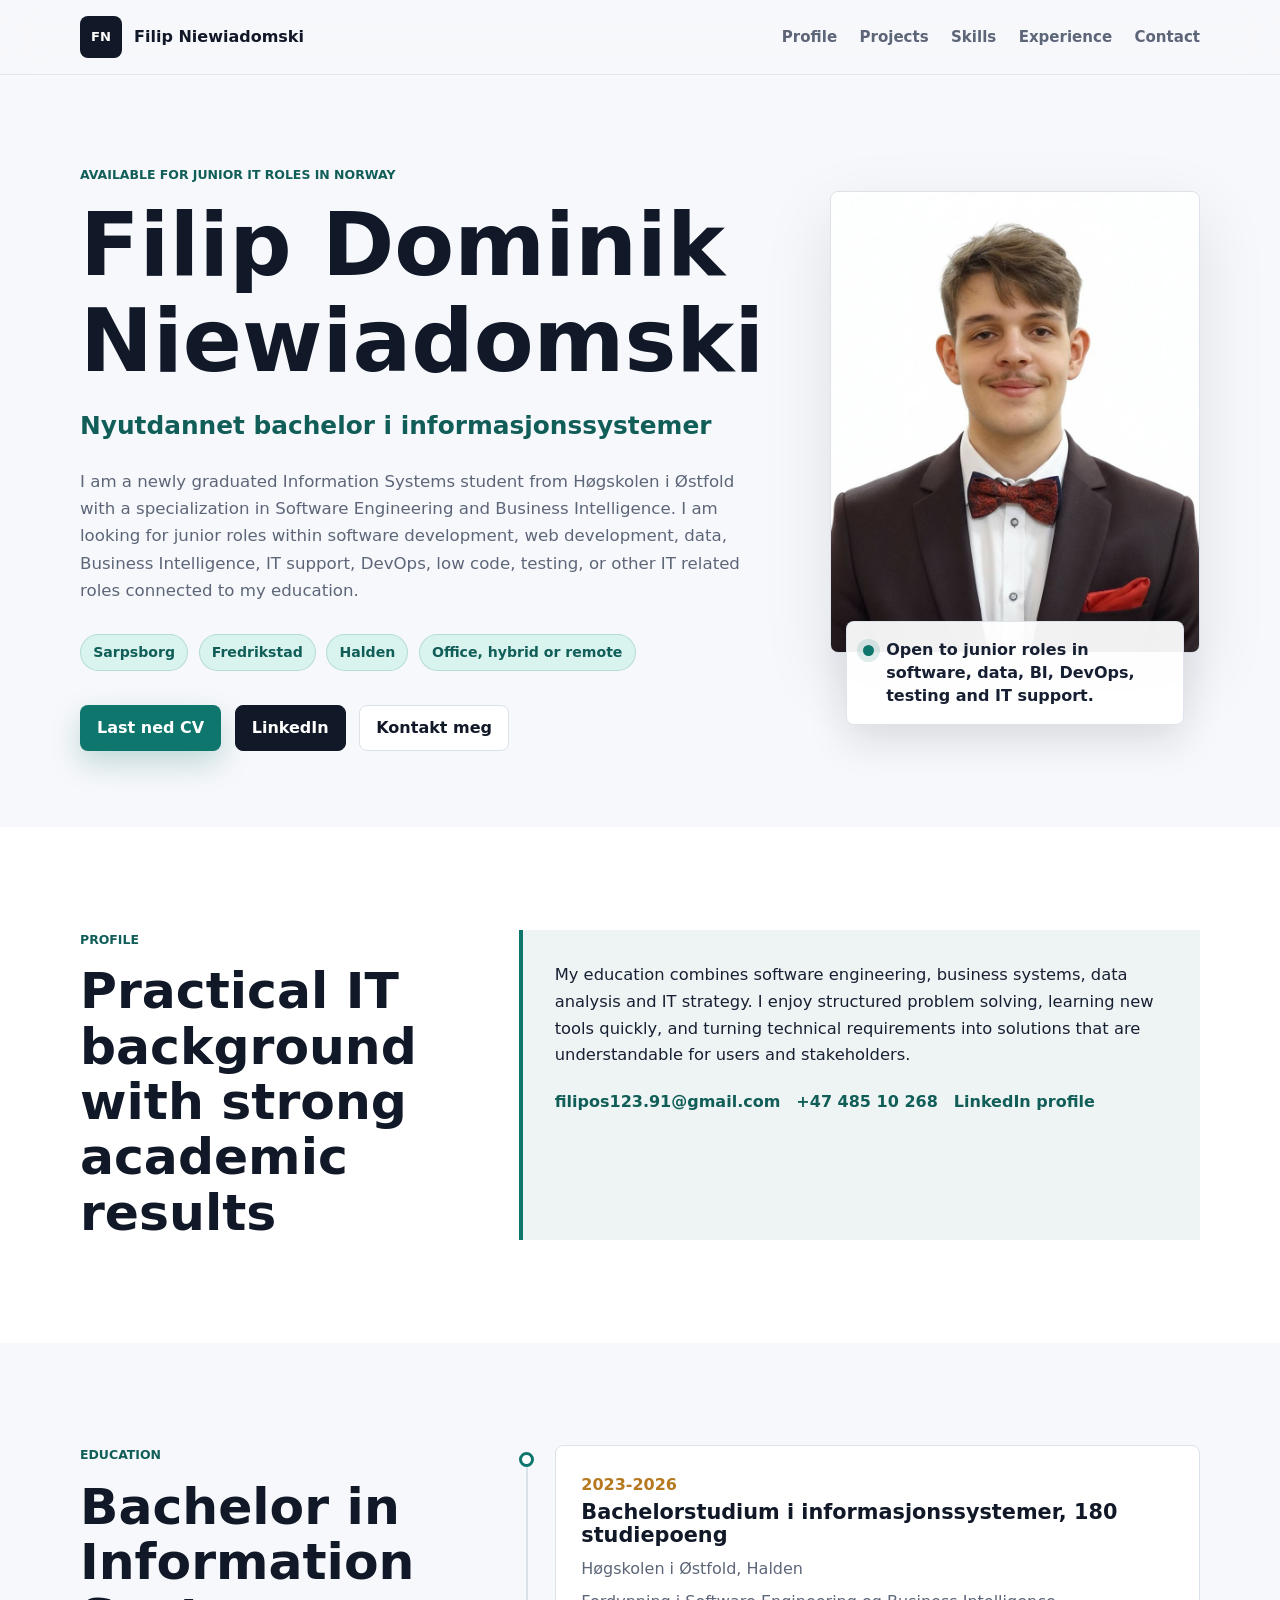
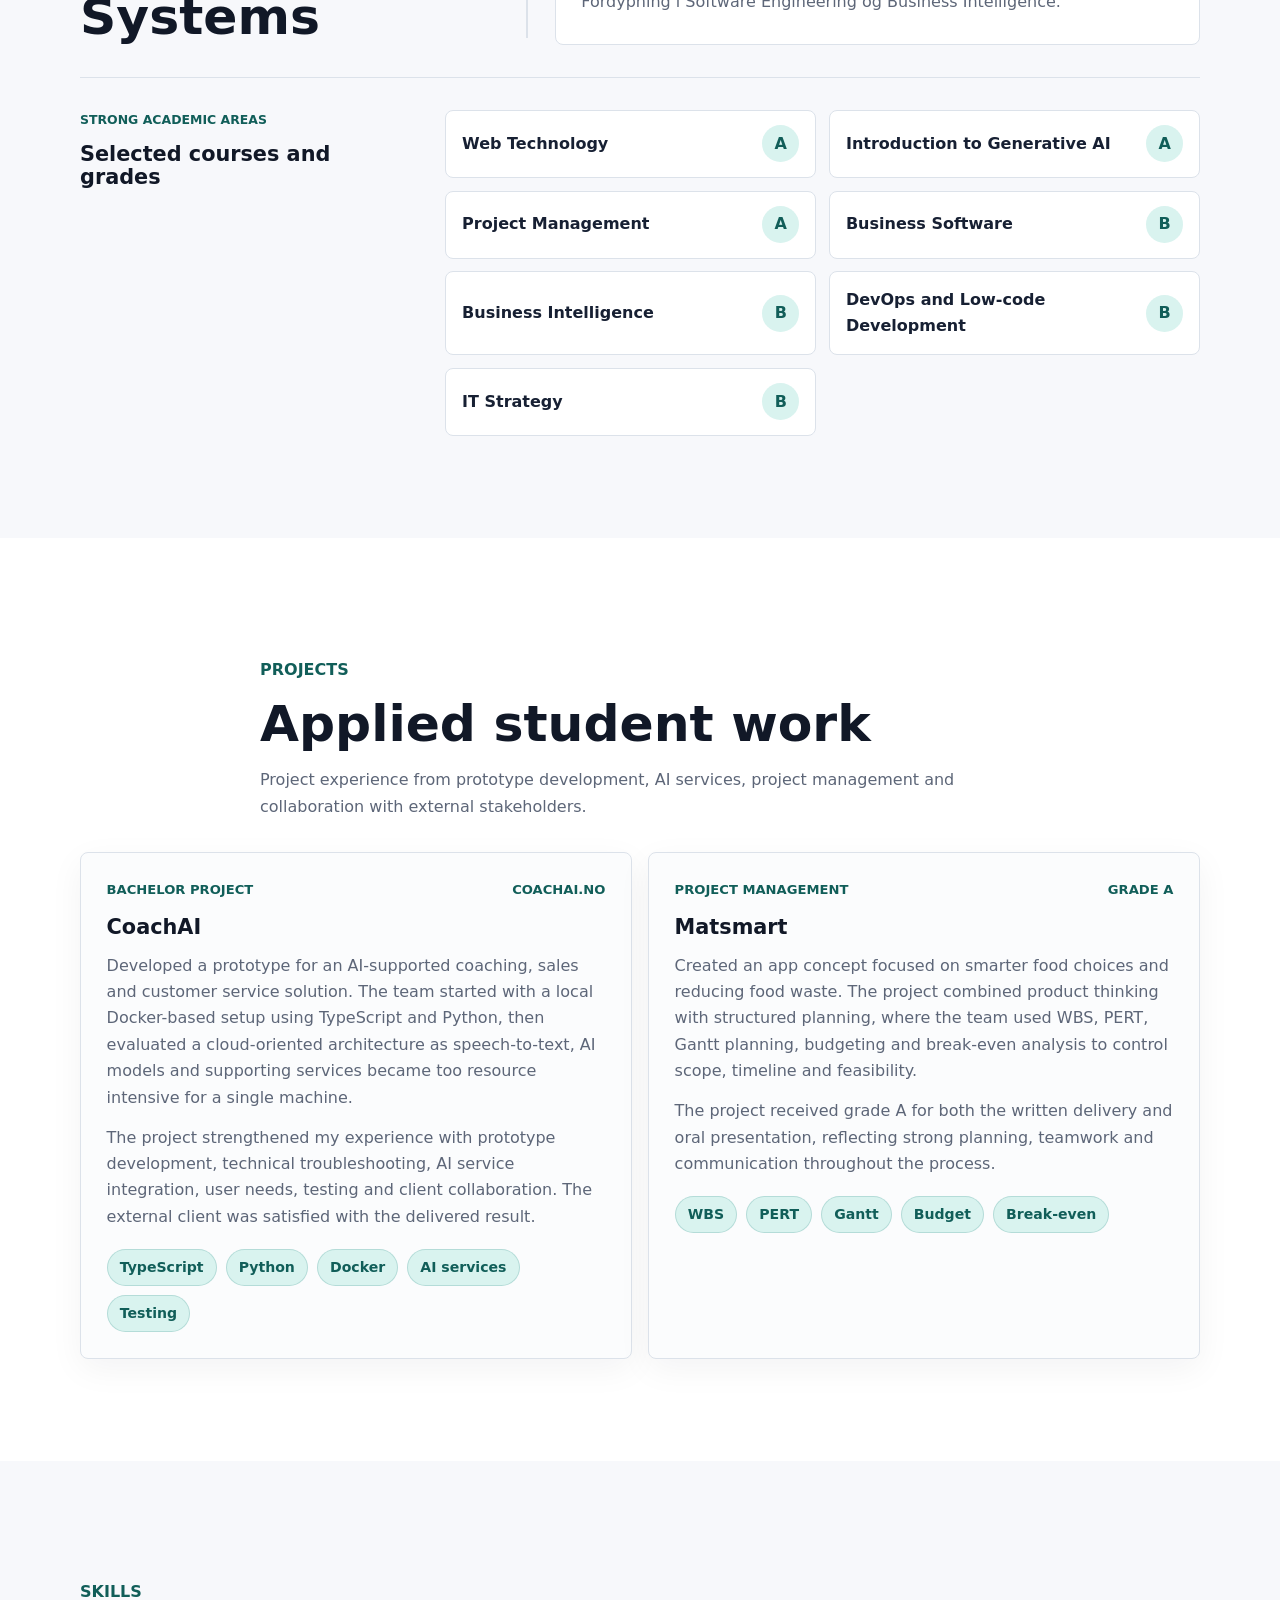
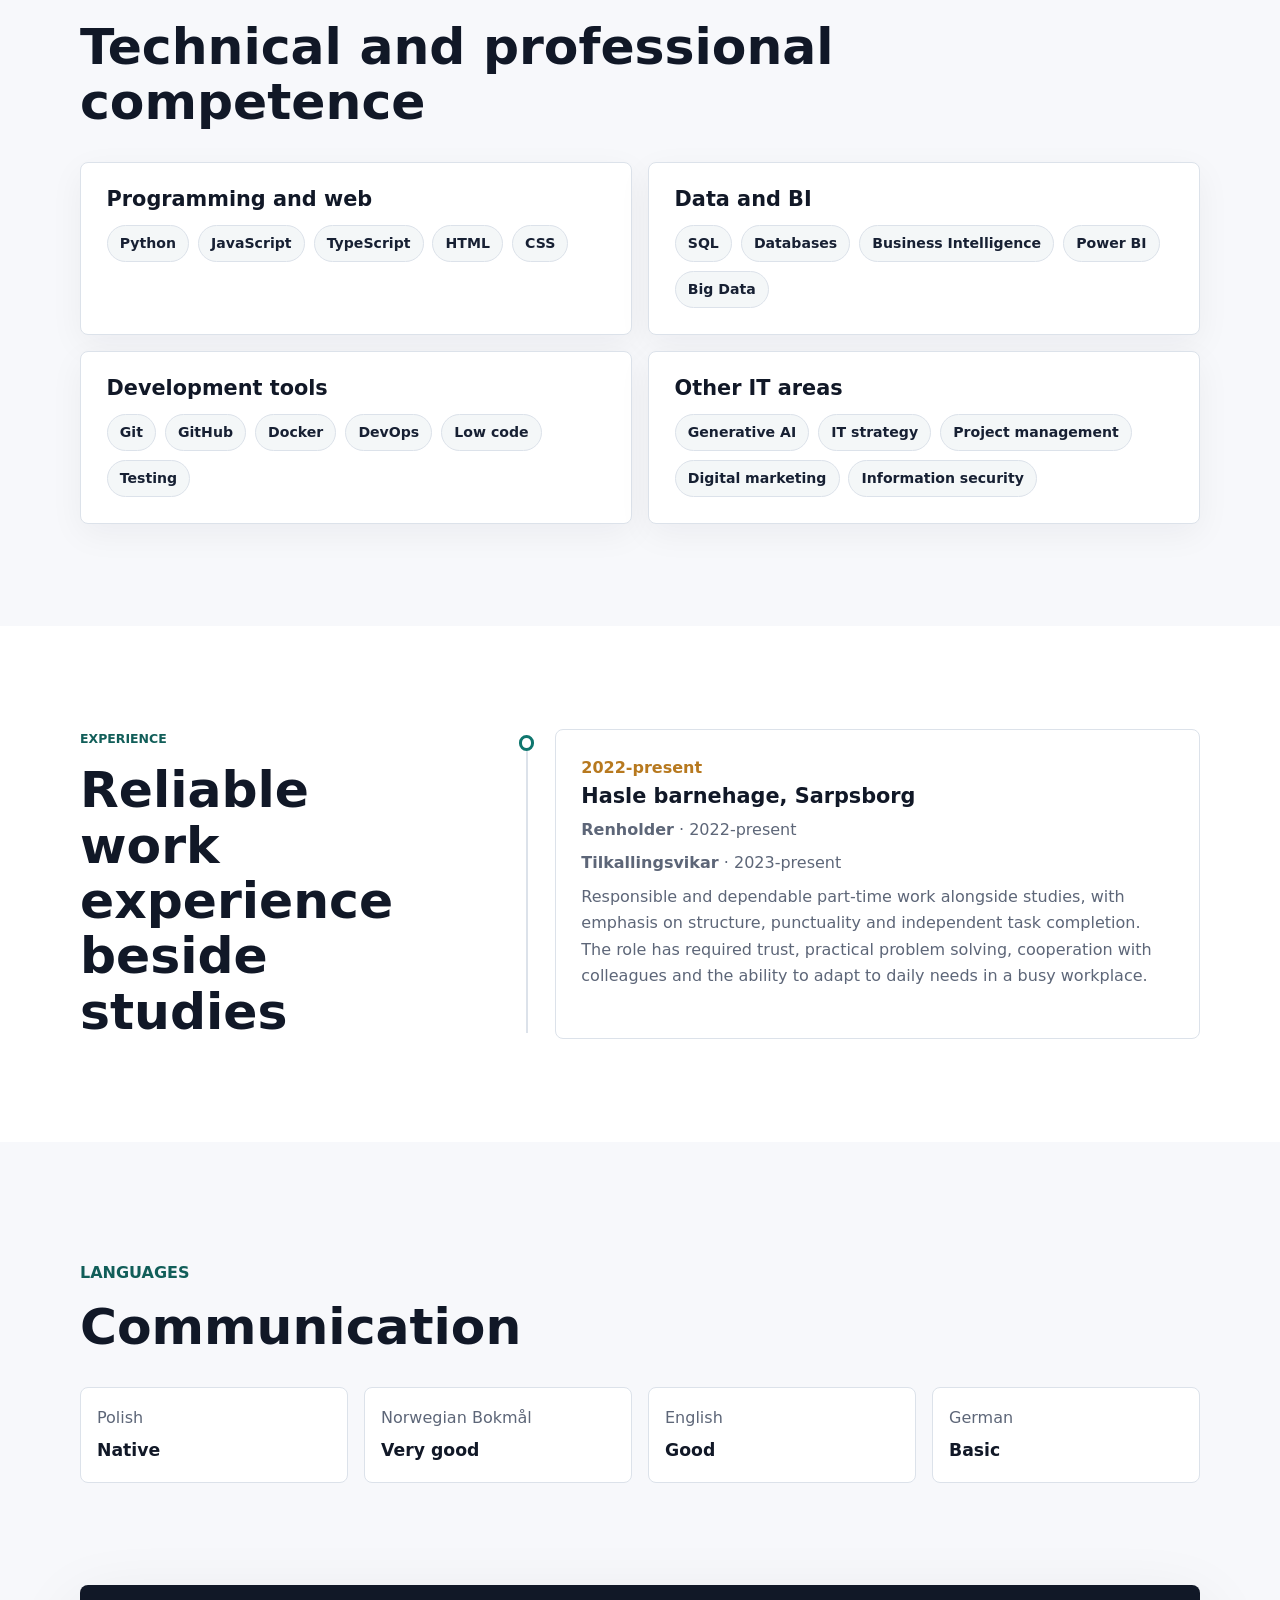
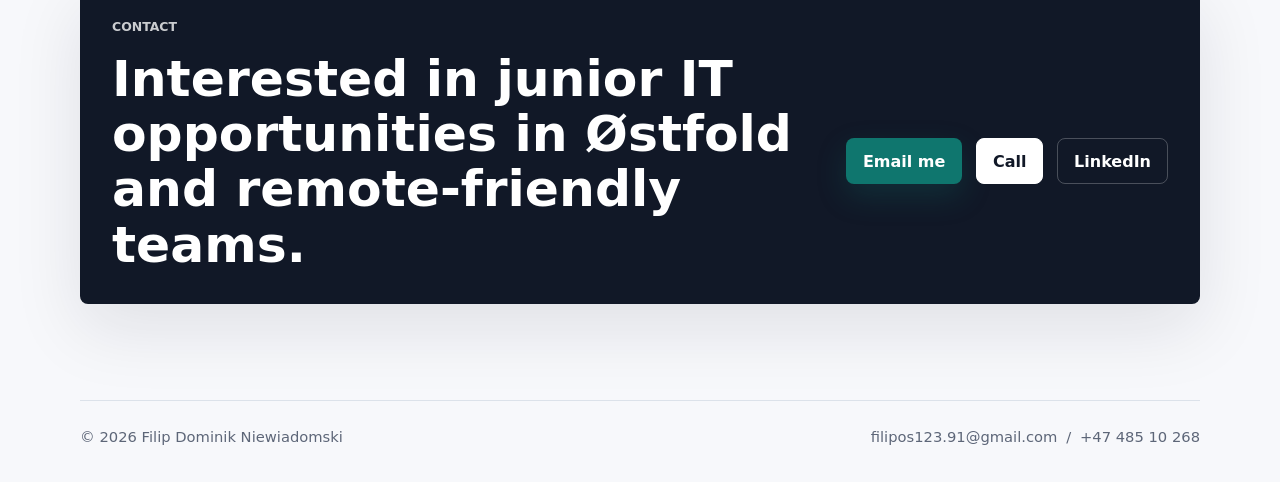
==== index.html @ 834d874b "Test" ====
<!DOCTYPE html>
<html lang="en">
  <head>
    <meta charset="UTF-8" />
    <meta name="viewport" content="width=device-width, initial-scale=1.0" />
    <meta
      name="description"
      content="Portfolio and CV for Filip Dominik Niewiadomski, a newly graduated Information Systems bachelor based in Østfold, Norway."
    />
    <title>Filip Dominik Niewiadomski | Portfolio</title>
    <link rel="stylesheet" href="style.css" />
  </head>
  <body>
    <a class="skip-link" href="#main">Skip to main content</a>

    <header class="site-header" data-header>
      <nav class="nav" aria-label="Main navigation">
        <a class="brand" href="#top" aria-label="Filip Dominik Niewiadomski home">
          <span class="brand-mark">FN</span>
          <span class="brand-text">Filip Niewiadomski</span>
        </a>

        <button class="nav-toggle" type="button" aria-expanded="false" aria-controls="nav-menu" data-nav-toggle>
          <span class="sr-only">Open navigation</span>
          <span></span>
          <span></span>
          <span></span>
        </button>

        <div class="nav-menu" id="nav-menu" data-nav-menu>
          <a href="#profile">Profile</a>
          <a href="#projects">Projects</a>
          <a href="#skills">Skills</a>
          <a href="#experience">Experience</a>
          <a href="#contact">Contact</a>
        </div>
      </nav>
    </header>

    <main id="main">
      <section class="hero" id="top" aria-labelledby="hero-title">
        <div class="hero-content reveal">
          <p class="eyebrow">Available for junior IT roles in Norway</p>
          <h1 id="hero-title">Filip Dominik Niewiadomski</h1>
          <p class="headline">Nyutdannet bachelor i informasjonssystemer</p>
          <p class="hero-intro">
            I am a newly graduated Information Systems student from Høgskolen i Østfold with a specialization in
            Software Engineering and Business Intelligence. I am looking for junior roles within software development,
            web development, data, Business Intelligence, IT support, DevOps, low code, testing, or other IT related
            roles connected to my education.
          </p>

          <div class="hero-meta" aria-label="Location and work preferences">
            <span>Sarpsborg</span>
            <span>Fredrikstad</span>
            <span>Halden</span>
            <span>Office, hybrid or remote</span>
          </div>

          <div class="hero-actions" aria-label="Primary actions">
            <a class="button button-primary" href="assets/Filip_Niewiadomski_CV.pdf" download>Last ned CV</a>
            <a
              class="button button-secondary"
              href="https://www.linkedin.com/in/filip-niewiadomski-450096417/"
              target="_blank"
              rel="noopener noreferrer"
              >LinkedIn</a
            >
            <a class="button button-ghost" href="mailto:filipos123.91@gmail.com">Kontakt meg</a>
          </div>
        </div>

        <aside class="hero-card reveal" aria-label="Profile photo and contact details">
          <div class="photo-frame">
            <div class="profile-fallback" aria-hidden="true">FN</div>
            <img
              src="assets/profile.jpg"
              alt=""
              aria-hidden="true"
              class="profile-image"
              data-profile-image
            />
          </div>
          <div class="availability-card">
            <span class="status-dot" aria-hidden="true"></span>
            <p>Open to junior roles in software, data, BI, DevOps, testing and IT support.</p>
          </div>
        </aside>
      </section>

      <section class="section section-muted" id="profile" aria-labelledby="profile-title">
        <div class="section-grid">
          <div class="section-heading reveal">
            <p class="eyebrow">Profile</p>
            <h2 id="profile-title">Practical IT background with strong academic results</h2>
          </div>
          <div class="profile-panel reveal">
            <p>
              My education combines software engineering, business systems, data analysis and IT strategy. I enjoy
              structured problem solving, learning new tools quickly, and turning technical requirements into solutions
              that are understandable for users and stakeholders.
            </p>
            <div class="contact-strip" aria-label="Contact information">
              <a href="mailto:filipos123.91@gmail.com">filipos123.91@gmail.com</a>
              <a href="tel:+4748510268">+47 485 10 268</a>
              <a
                href="https://www.linkedin.com/in/filip-niewiadomski-450096417/"
                target="_blank"
                rel="noopener noreferrer"
                >LinkedIn profile</a
              >
            </div>
          </div>
        </div>
      </section>

      <section class="section" id="education" aria-labelledby="education-title">
        <div class="section-grid">
          <div class="section-heading reveal">
            <p class="eyebrow">Education</p>
            <h2 id="education-title">Bachelor in Information Systems</h2>
          </div>
          <div class="timeline reveal">
            <article class="timeline-item">
              <div class="timeline-marker" aria-hidden="true"></div>
              <div class="timeline-content">
                <p class="period">2023-2026</p>
                <h3>Bachelorstudium i informasjonssystemer, 180 studiepoeng</h3>
                <p>Høgskolen i Østfold, Halden</p>
                <p>Fordypning i Software Engineering og Business Intelligence.</p>
              </div>
            </article>
          </div>
        </div>

        <div class="grade-section reveal" aria-labelledby="academic-title">
          <div>
            <p class="eyebrow">Strong academic areas</p>
            <h3 id="academic-title">Selected courses and grades</h3>
          </div>
          <div class="grade-grid">
            <div class="grade-card"><span>Web Technology</span><strong>A</strong></div>
            <div class="grade-card"><span>Introduction to Generative AI</span><strong>A</strong></div>
            <div class="grade-card"><span>Project Management</span><strong>A</strong></div>
            <div class="grade-card"><span>Business Software</span><strong>B</strong></div>
            <div class="grade-card"><span>Business Intelligence</span><strong>B</strong></div>
            <div class="grade-card"><span>DevOps and Low-code Development</span><strong>B</strong></div>
            <div class="grade-card"><span>IT Strategy</span><strong>B</strong></div>
          </div>
        </div>
      </section>

      <section class="section section-muted" id="projects" aria-labelledby="projects-title">
        <div class="section-header reveal">
          <p class="eyebrow">Projects</p>
          <h2 id="projects-title">Applied student work</h2>
          <p>
            Project experience from prototype development, AI services, project management and collaboration with
            external stakeholders.
          </p>
        </div>

        <div class="project-grid">
          <article class="project-card reveal">
            <div class="project-topline">
              <span>Bachelor project</span>
              <a href="https://www.coachai.no/" target="_blank" rel="noopener noreferrer">coachai.no</a>
            </div>
            <h3>CoachAI</h3>
            <p>
              Developed a prototype for an AI-supported coaching, sales and customer service solution. The team started
              with a local Docker-based setup using TypeScript and Python, then evaluated a cloud-oriented architecture
              as speech-to-text, AI models and supporting services became too resource intensive for a single machine.
            </p>
            <p>
              The project strengthened my experience with prototype development, technical troubleshooting, AI service
              integration, user needs, testing and client collaboration. The external client was satisfied with the
              delivered result.
            </p>
            <div class="tag-row" aria-label="CoachAI technologies and themes">
              <span>TypeScript</span>
              <span>Python</span>
              <span>Docker</span>
              <span>AI services</span>
              <span>Testing</span>
            </div>
          </article>

          <article class="project-card reveal">
            <div class="project-topline">
              <span>Project management</span>
              <span>Grade A</span>
            </div>
            <h3>Matsmart</h3>
            <p>
              Created an app concept focused on smarter food choices and reducing food waste. The project combined
              product thinking with structured planning, where the team used WBS, PERT, Gantt planning, budgeting and
              break-even analysis to control scope, timeline and feasibility.
            </p>
            <p>
              The project received grade A for both the written delivery and oral presentation, reflecting strong
              planning, teamwork and communication throughout the process.
            </p>
            <div class="tag-row" aria-label="Matsmart methods and themes">
              <span>WBS</span>
              <span>PERT</span>
              <span>Gantt</span>
              <span>Budget</span>
              <span>Break-even</span>
            </div>
          </article>
        </div>
      </section>

      <section class="section" id="skills" aria-labelledby="skills-title">
        <div class="section-header reveal">
          <p class="eyebrow">Skills</p>
          <h2 id="skills-title">Technical and professional competence</h2>
        </div>

        <div class="skills-grid">
          <article class="skill-card reveal">
            <h3>Programming and web</h3>
            <div class="chip-list">
              <span>Python</span>
              <span>JavaScript</span>
              <span>TypeScript</span>
              <span>HTML</span>
              <span>CSS</span>
            </div>
          </article>

          <article class="skill-card reveal">
            <h3>Data and BI</h3>
            <div class="chip-list">
              <span>SQL</span>
              <span>Databases</span>
              <span>Business Intelligence</span>
              <span>Power BI</span>
              <span>Big Data</span>
            </div>
          </article>

          <article class="skill-card reveal">
            <h3>Development tools</h3>
            <div class="chip-list">
              <span>Git</span>
              <span>GitHub</span>
              <span>Docker</span>
              <span>DevOps</span>
              <span>Low code</span>
              <span>Testing</span>
            </div>
          </article>

          <article class="skill-card reveal">
            <h3>Other IT areas</h3>
            <div class="chip-list">
              <span>Generative AI</span>
              <span>IT strategy</span>
              <span>Project management</span>
              <span>Digital marketing</span>
              <span>Information security</span>
            </div>
          </article>
        </div>
      </section>

      <section class="section section-muted" id="experience" aria-labelledby="experience-title">
        <div class="section-grid">
          <div class="section-heading reveal">
            <p class="eyebrow">Experience</p>
            <h2 id="experience-title">Reliable work experience beside studies</h2>
          </div>
          <div class="timeline reveal">
            <article class="timeline-item">
              <div class="timeline-marker" aria-hidden="true"></div>
              <div class="timeline-content">
                <p class="period">2022-present</p>
                <h3>Hasle barnehage, Sarpsborg</h3>
                <p><strong>Renholder</strong> · 2022-present</p>
                <p><strong>Tilkallingsvikar</strong> · 2023-present</p>
                <p>
                  Responsible and dependable part-time work alongside studies, with emphasis on structure, punctuality
                  and independent task completion. The role has required trust, practical problem solving, cooperation
                  with colleagues and the ability to adapt to daily needs in a busy workplace.
                </p>
              </div>
            </article>
          </div>
        </div>
      </section>

      <section class="section" id="languages" aria-labelledby="languages-title">
        <div class="section-header reveal">
          <p class="eyebrow">Languages</p>
          <h2 id="languages-title">Communication</h2>
        </div>
        <div class="language-grid reveal">
          <div><span>Polish</span><strong>Native</strong></div>
          <div><span>Norwegian Bokmål</span><strong>Very good</strong></div>
          <div><span>English</span><strong>Good</strong></div>
          <div><span>German</span><strong>Basic</strong></div>
        </div>
      </section>

      <section class="contact-section" id="contact" aria-labelledby="contact-title">
        <div class="contact-card reveal">
          <div>
            <p class="eyebrow">Contact</p>
            <h2 id="contact-title">Interested in junior IT opportunities in Østfold and remote-friendly teams.</h2>
          </div>
          <div class="contact-actions">
            <a class="button button-primary" href="mailto:filipos123.91@gmail.com">Email me</a>
            <a class="button button-secondary" href="tel:+4748510268">Call</a>
            <a
              class="button button-ghost"
              href="https://www.linkedin.com/in/filip-niewiadomski-450096417/"
              target="_blank"
              rel="noopener noreferrer"
              >LinkedIn</a
            >
          </div>
        </div>
      </section>
    </main>

    <footer class="site-footer">
      <p>&copy; <span data-year>2026</span> Filip Dominik Niewiadomski</p>
      <div>
        <a href="mailto:filipos123.91@gmail.com">filipos123.91@gmail.com</a>
        <span aria-hidden="true">/</span>
        <a href="tel:+4748510268">+47 485 10 268</a>
      </div>
    </footer>

    <script src="script.js"></script>
  </body>
</html>
---- style.css ----
:root {
  --bg: #f7f8fb;
  --surface: #ffffff;
  --surface-soft: #eef4f3;
  --ink: #172033;
  --muted: #5d6678;
  --line: #dce2ea;
  --navy: #111827;
  --accent: #0f766e;
  --accent-dark: #115e59;
  --accent-soft: #d9f3ef;
  --warm: #b7791f;
  --shadow: 0 24px 70px rgba(17, 24, 39, 0.1);
  --radius: 8px;
  --container: 1120px;
}

* {
  box-sizing: border-box;
}

html {
  scroll-behavior: smooth;
}

body {
  margin: 0;
  background: var(--bg);
  color: var(--ink);
  font-family: Inter, ui-sans-serif, system-ui, -apple-system, BlinkMacSystemFont, "Segoe UI", sans-serif;
  font-size: 16px;
  line-height: 1.65;
  letter-spacing: 0;
  overflow-x: hidden;
}

body.nav-open {
  overflow: hidden;
}

img {
  display: block;
  max-width: 100%;
}

a {
  color: inherit;
  text-decoration: none;
}

a:hover {
  color: var(--accent);
}

.skip-link {
  position: fixed;
  left: 1rem;
  top: 1rem;
  z-index: 100;
  transform: translateY(-150%);
  border-radius: var(--radius);
  background: var(--navy);
  color: #fff;
  padding: 0.75rem 1rem;
  transition: transform 160ms ease;
}

.skip-link:focus {
  transform: translateY(0);
}

.sr-only {
  position: absolute;
  width: 1px;
  height: 1px;
  padding: 0;
  margin: -1px;
  overflow: hidden;
  clip: rect(0, 0, 0, 0);
  white-space: nowrap;
  border: 0;
}

.site-header {
  position: sticky;
  top: 0;
  z-index: 20;
  border-bottom: 1px solid rgba(220, 226, 234, 0.8);
  background: rgba(247, 248, 251, 0.88);
  backdrop-filter: blur(18px);
}

.nav {
  display: flex;
  align-items: center;
  justify-content: space-between;
  width: min(calc(100% - 2rem), var(--container));
  min-height: 74px;
  margin: 0 auto;
}

.brand {
  display: inline-flex;
  align-items: center;
  gap: 0.75rem;
  font-weight: 800;
}

.brand-mark {
  display: grid;
  width: 42px;
  height: 42px;
  place-items: center;
  border-radius: var(--radius);
  background: var(--navy);
  color: #fff;
  font-size: 0.82rem;
  letter-spacing: 0;
}

.brand-text {
  color: var(--navy);
}

.nav-menu {
  display: flex;
  align-items: center;
  gap: 1.4rem;
  color: var(--muted);
  font-size: 0.94rem;
  font-weight: 700;
}

.nav-menu a {
  position: relative;
  padding: 0.5rem 0;
}

.nav-menu a::after {
  position: absolute;
  right: 0;
  bottom: 0.2rem;
  left: 0;
  height: 2px;
  background: var(--accent);
  content: "";
  transform: scaleX(0);
  transform-origin: left;
  transition: transform 180ms ease;
}

.nav-menu a:hover::after,
.nav-menu a:focus-visible::after {
  transform: scaleX(1);
}

.nav-toggle {
  display: none;
  width: 44px;
  height: 44px;
  border: 1px solid var(--line);
  border-radius: var(--radius);
  background: var(--surface);
  color: var(--ink);
  cursor: pointer;
}

.nav-toggle span:not(.sr-only) {
  display: block;
  width: 18px;
  height: 2px;
  margin: 4px auto;
  background: currentColor;
  transition: transform 180ms ease, opacity 180ms ease;
}

.nav-toggle[aria-expanded="true"] span:nth-child(2) {
  transform: translateY(6px) rotate(45deg);
}

.nav-toggle[aria-expanded="true"] span:nth-child(3) {
  opacity: 0;
}

.nav-toggle[aria-expanded="true"] span:nth-child(4) {
  transform: translateY(-6px) rotate(-45deg);
}

.hero {
  display: grid;
  grid-template-columns: minmax(0, 1.25fr) minmax(300px, 0.75fr);
  gap: clamp(2rem, 5vw, 4.5rem);
  align-items: center;
  width: min(calc(100% - 2rem), var(--container));
  margin: 0 auto;
  padding: clamp(4rem, 7vw, 6.5rem) 0 clamp(3rem, 6vw, 5rem);
}

.eyebrow {
  margin: 0 0 0.8rem;
  color: var(--accent-dark);
  font-size: 0.78rem;
  font-weight: 900;
  letter-spacing: 0;
  text-transform: uppercase;
}

h1,
h2,
h3 {
  margin: 0;
  color: var(--navy);
  line-height: 1.1;
  letter-spacing: 0;
  overflow-wrap: normal;
}

p {
  overflow-wrap: break-word;
}

h1 {
  max-width: 12ch;
  font-size: 5.45rem;
}

h2 {
  font-size: 3.15rem;
}

h3 {
  font-size: 1.3rem;
}

p {
  margin: 0;
  color: var(--muted);
}

.headline {
  margin-top: 1rem;
  color: var(--accent-dark);
  font-size: 1.55rem;
  font-weight: 800;
  max-width: 100%;
  overflow-wrap: anywhere;
}

.hero-intro {
  max-width: 760px;
  margin-top: 1.3rem;
  font-size: 1.04rem;
}

.hero-meta {
  display: flex;
  flex-wrap: wrap;
  gap: 0.65rem;
  margin-top: 1.8rem;
}

.hero-meta span,
.tag-row span,
.chip-list span {
  display: inline-flex;
  align-items: center;
  min-height: 34px;
  border: 1px solid rgba(15, 118, 110, 0.18);
  border-radius: 999px;
  background: var(--accent-soft);
  color: var(--accent-dark);
  padding: 0.38rem 0.76rem;
  font-size: 0.88rem;
  font-weight: 800;
}

.hero-actions,
.contact-actions {
  display: flex;
  flex-wrap: wrap;
  gap: 0.85rem;
  margin-top: 2.1rem;
}

.button {
  display: inline-flex;
  align-items: center;
  justify-content: center;
  min-height: 46px;
  border: 1px solid transparent;
  border-radius: var(--radius);
  padding: 0.72rem 1rem;
  font-weight: 850;
  line-height: 1.1;
  transition: transform 160ms ease, border-color 160ms ease, background 160ms ease, color 160ms ease;
}

.button:hover,
.button:focus-visible {
  transform: translateY(-2px);
}

.button-primary {
  background: var(--accent);
  color: #fff;
  box-shadow: 0 12px 30px rgba(15, 118, 110, 0.24);
}

.button-primary:hover {
  background: var(--accent-dark);
  color: #fff;
}

.button-secondary {
  border-color: var(--navy);
  background: var(--navy);
  color: #fff;
}

.button-secondary:hover {
  background: #243044;
  color: #fff;
}

.button-ghost {
  border-color: var(--line);
  background: var(--surface);
  color: var(--navy);
}

.button-ghost:hover {
  border-color: var(--accent);
  background: #fff;
}

.hero-card {
  justify-self: end;
  width: min(100%, 370px);
}

.photo-frame {
  position: relative;
  display: grid;
  aspect-ratio: 4 / 5;
  place-items: center;
  overflow: hidden;
  border: 1px solid var(--line);
  border-radius: var(--radius);
  background: linear-gradient(145deg, #f8fafc, #dfe8eb);
  box-shadow: var(--shadow);
}

.profile-fallback {
  display: grid;
  width: 46%;
  aspect-ratio: 1;
  place-items: center;
  border-radius: 50%;
  background: var(--navy);
  color: #fff;
  font-size: 3.6rem;
  font-weight: 900;
  letter-spacing: 0;
}

.profile-image {
  position: absolute;
  inset: 0;
  width: 100%;
  height: 100%;
  object-fit: cover;
  opacity: 0;
  transition: opacity 180ms ease;
}

.profile-image.is-loaded {
  opacity: 1;
}

.profile-image.is-missing {
  display: none;
}

.availability-card {
  display: flex;
  gap: 0.75rem;
  align-items: flex-start;
  margin: -2rem 1rem 0;
  position: relative;
  border: 1px solid rgba(220, 226, 234, 0.9);
  border-radius: var(--radius);
  background: rgba(255, 255, 255, 0.94);
  padding: 1rem;
  box-shadow: 0 16px 40px rgba(17, 24, 39, 0.12);
}

.availability-card p {
  color: var(--ink);
  font-weight: 750;
  line-height: 1.45;
}

.status-dot {
  flex: 0 0 auto;
  width: 0.7rem;
  height: 0.7rem;
  margin-top: 0.42rem;
  border-radius: 50%;
  background: var(--accent);
  box-shadow: 0 0 0 6px rgba(15, 118, 110, 0.13);
}

.section {
  width: min(calc(100% - 2rem), var(--container));
  margin: 0 auto;
  padding: clamp(4rem, 8vw, 6.4rem) 0;
}

.section-muted {
  width: 100%;
  max-width: none;
  background: var(--surface);
}

.section-muted > * {
  width: min(calc(100% - 2rem), var(--container));
  margin-right: auto;
  margin-left: auto;
}

.section-grid {
  display: grid;
  grid-template-columns: minmax(220px, 0.55fr) minmax(0, 1fr);
  gap: clamp(2rem, 5vw, 4rem);
}

.section-heading h2,
.section-header h2 {
  max-width: 780px;
}

.section-header {
  max-width: 760px;
  margin-bottom: 2rem;
}

.section-header p {
  margin-top: 1rem;
  font-size: 1rem;
}

.profile-panel {
  border-left: 4px solid var(--accent);
  background: var(--surface-soft);
  padding: clamp(1.25rem, 3vw, 2rem);
}

.profile-panel p {
  color: var(--ink);
  font-size: 1.02rem;
}

.contact-strip {
  display: flex;
  flex-wrap: wrap;
  gap: 0.7rem 1rem;
  margin-top: 1.25rem;
  color: var(--accent-dark);
  font-weight: 800;
}

.timeline {
  position: relative;
  display: grid;
  gap: 1.2rem;
}

.timeline::before {
  position: absolute;
  top: 0.4rem;
  bottom: 0.4rem;
  left: 0.44rem;
  width: 2px;
  background: var(--line);
  content: "";
}

.timeline-item {
  position: relative;
  display: grid;
  grid-template-columns: 1.25rem minmax(0, 1fr);
  gap: 1rem;
}

.timeline-marker {
  position: relative;
  z-index: 1;
  width: 0.95rem;
  height: 0.95rem;
  margin-top: 0.42rem;
  border: 3px solid var(--accent);
  border-radius: 50%;
  background: var(--surface);
}

.timeline-content {
  border: 1px solid var(--line);
  border-radius: var(--radius);
  background: var(--surface);
  padding: clamp(1.15rem, 3vw, 1.6rem);
}

.timeline-content p + p {
  margin-top: 0.45rem;
}

.timeline-content h3 {
  margin: 0.2rem 0 0.55rem;
}

.period {
  color: var(--warm);
  font-weight: 900;
}

.grade-section {
  display: grid;
  grid-template-columns: minmax(220px, 0.42fr) minmax(0, 1fr);
  gap: clamp(1.5rem, 4vw, 3rem);
  margin-top: 2rem;
  border-top: 1px solid var(--line);
  padding-top: 2rem;
}

.grade-grid {
  display: grid;
  grid-template-columns: repeat(2, minmax(0, 1fr));
  gap: 0.8rem;
}

.grade-card {
  display: flex;
  align-items: center;
  justify-content: space-between;
  gap: 1rem;
  min-height: 68px;
  border: 1px solid var(--line);
  border-radius: var(--radius);
  background: var(--surface);
  padding: 0.9rem 1rem;
}

.grade-card span {
  color: var(--ink);
  font-weight: 760;
}

.grade-card strong {
  display: grid;
  flex: 0 0 auto;
  width: 2.3rem;
  height: 2.3rem;
  place-items: center;
  border-radius: 50%;
  background: var(--accent-soft);
  color: var(--accent-dark);
}

.project-grid,
.skills-grid {
  display: grid;
  grid-template-columns: repeat(2, minmax(0, 1fr));
  gap: 1rem;
}

.project-card,
.skill-card {
  border: 1px solid var(--line);
  border-radius: var(--radius);
  background: var(--surface);
  padding: clamp(1.2rem, 3vw, 1.6rem);
  box-shadow: 0 10px 34px rgba(17, 24, 39, 0.05);
}

.section-muted .project-card,
.section-muted .skill-card {
  background: #fbfcfd;
}

.project-topline {
  display: flex;
  flex-wrap: wrap;
  justify-content: space-between;
  gap: 0.75rem;
  margin-bottom: 1rem;
  color: var(--accent-dark);
  font-size: 0.82rem;
  font-weight: 900;
  letter-spacing: 0;
  text-transform: uppercase;
}

.project-card h3,
.skill-card h3 {
  margin-bottom: 0.85rem;
}

.project-card p + p {
  margin-top: 0.85rem;
}

.tag-row,
.chip-list {
  display: flex;
  flex-wrap: wrap;
  gap: 0.55rem;
  margin-top: 1.15rem;
}

.chip-list {
  margin-top: 0;
}

.chip-list span {
  background: #f4f7f8;
  color: var(--ink);
  border-color: var(--line);
}

.language-grid {
  display: grid;
  grid-template-columns: repeat(4, minmax(0, 1fr));
  gap: 1rem;
}

.language-grid div {
  display: grid;
  gap: 0.25rem;
  min-height: 96px;
  align-content: center;
  border: 1px solid var(--line);
  border-radius: var(--radius);
  background: var(--surface);
  padding: 1rem;
}

.language-grid span {
  color: var(--muted);
}

.language-grid strong {
  color: var(--navy);
  font-size: 1.08rem;
}

.contact-section {
  width: min(calc(100% - 2rem), var(--container));
  margin: 0 auto;
  padding: 0 0 clamp(4rem, 8vw, 6rem);
}

.contact-card {
  display: grid;
  grid-template-columns: minmax(0, 1fr) auto;
  gap: 2rem;
  align-items: center;
  border-radius: var(--radius);
  background: var(--navy);
  padding: clamp(1.4rem, 4vw, 2rem);
  box-shadow: var(--shadow);
}

.contact-card h2,
.contact-card .eyebrow {
  color: #fff;
}

.contact-card .eyebrow {
  opacity: 0.78;
}

.contact-card .button-ghost {
  border-color: rgba(255, 255, 255, 0.24);
  background: transparent;
  color: #fff;
}

.contact-card .button-secondary {
  border-color: #fff;
  background: #fff;
  color: var(--navy);
}

.site-footer {
  display: flex;
  flex-wrap: wrap;
  gap: 0.8rem 1rem;
  align-items: center;
  justify-content: space-between;
  width: min(calc(100% - 2rem), var(--container));
  margin: 0 auto;
  border-top: 1px solid var(--line);
  padding: 1.5rem 0 2rem;
  color: var(--muted);
  font-size: 0.92rem;
}

.site-footer p {
  color: inherit;
}

.site-footer div {
  display: flex;
  flex-wrap: wrap;
  gap: 0.55rem;
}

.reveal {
  opacity: 1;
  transform: none;
}

.reveal.is-visible {
  opacity: 1;
  transform: translateY(0);
}

@media (prefers-reduced-motion: reduce) {
  *,
  *::before,
  *::after {
    scroll-behavior: auto !important;
    transition-duration: 0.01ms !important;
    animation-duration: 0.01ms !important;
    animation-iteration-count: 1 !important;
  }

  .reveal {
    opacity: 1;
    transform: none;
  }
}

@media (max-width: 860px) {
  .nav-toggle {
    display: inline-block;
  }

  .nav-menu {
    position: fixed;
    top: 74px;
    right: 1rem;
    left: 1rem;
    display: grid;
    gap: 0.15rem;
    border: 1px solid var(--line);
    border-radius: var(--radius);
    background: var(--surface);
    padding: 0.5rem;
    box-shadow: var(--shadow);
    transform: translateY(-12px);
    visibility: hidden;
    opacity: 0;
    pointer-events: none;
    transition: transform 180ms ease, opacity 180ms ease;
  }

  .nav-menu.is-open {
    transform: translateY(0);
    visibility: visible;
    opacity: 1;
    pointer-events: auto;
  }

  .nav-menu a {
    border-radius: calc(var(--radius) - 2px);
    padding: 0.85rem 1rem;
  }

  .nav-menu a:hover,
  .nav-menu a:focus-visible {
    background: var(--surface-soft);
  }

  .nav-menu a::after {
    display: none;
  }

  .hero {
    grid-template-columns: 1fr;
    min-height: auto;
    padding-top: 3.25rem;
  }

  h1 {
    max-width: 11ch;
  }

  .hero-card {
    justify-self: start;
    width: min(100%, 330px);
  }

  h1 {
    font-size: 4rem;
    max-width: 100%;
  }

  h2 {
    font-size: 2.45rem;
  }

  .headline {
    font-size: 1.32rem;
  }

  .section-grid,
  .grade-section,
  .contact-card {
    grid-template-columns: 1fr;
  }

  .contact-actions {
    margin-top: 0;
  }

  .language-grid {
    grid-template-columns: repeat(2, minmax(0, 1fr));
  }
}

@media (max-width: 640px) {
  .brand-text {
    display: none;
  }

  .hero,
  .section,
  .contact-section,
  .site-footer,
  .nav {
    width: min(calc(100% - 1.25rem), var(--container));
  }

  .section-muted > * {
    width: min(calc(100% - 1.25rem), var(--container));
  }

  h1 {
    font-size: 2.45rem;
  }

  h2 {
    font-size: 2.05rem;
  }

  h3 {
    font-size: 1.18rem;
  }

  .headline {
    font-size: 1.16rem;
  }

  .profile-fallback {
    font-size: 2.6rem;
  }

  .hero-actions,
  .contact-actions {
    display: grid;
    grid-template-columns: 1fr;
  }

  .button {
    width: 100%;
  }

  .grade-grid,
  .project-grid,
  .skills-grid,
  .language-grid {
    grid-template-columns: 1fr;
  }

  .grade-card {
    align-items: flex-start;
  }

  .photo-frame {
    aspect-ratio: 1 / 1.12;
  }
}
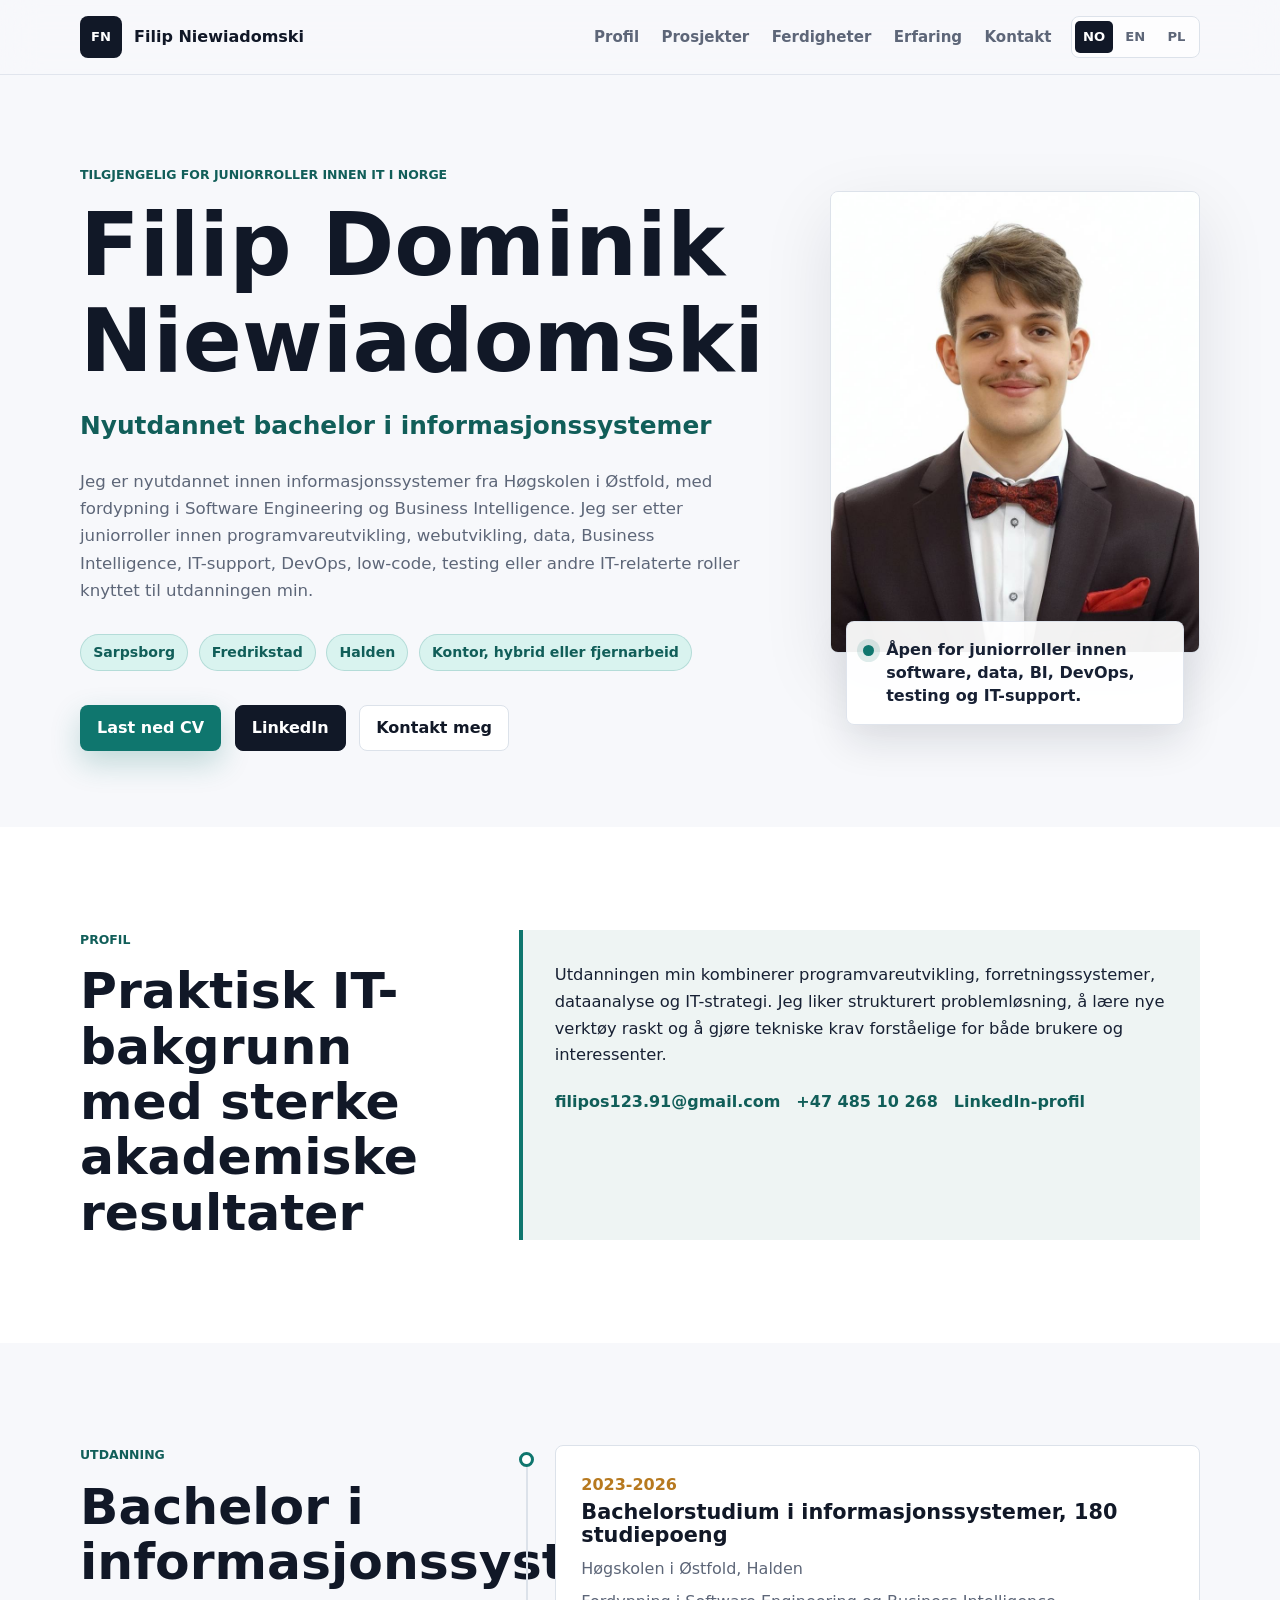
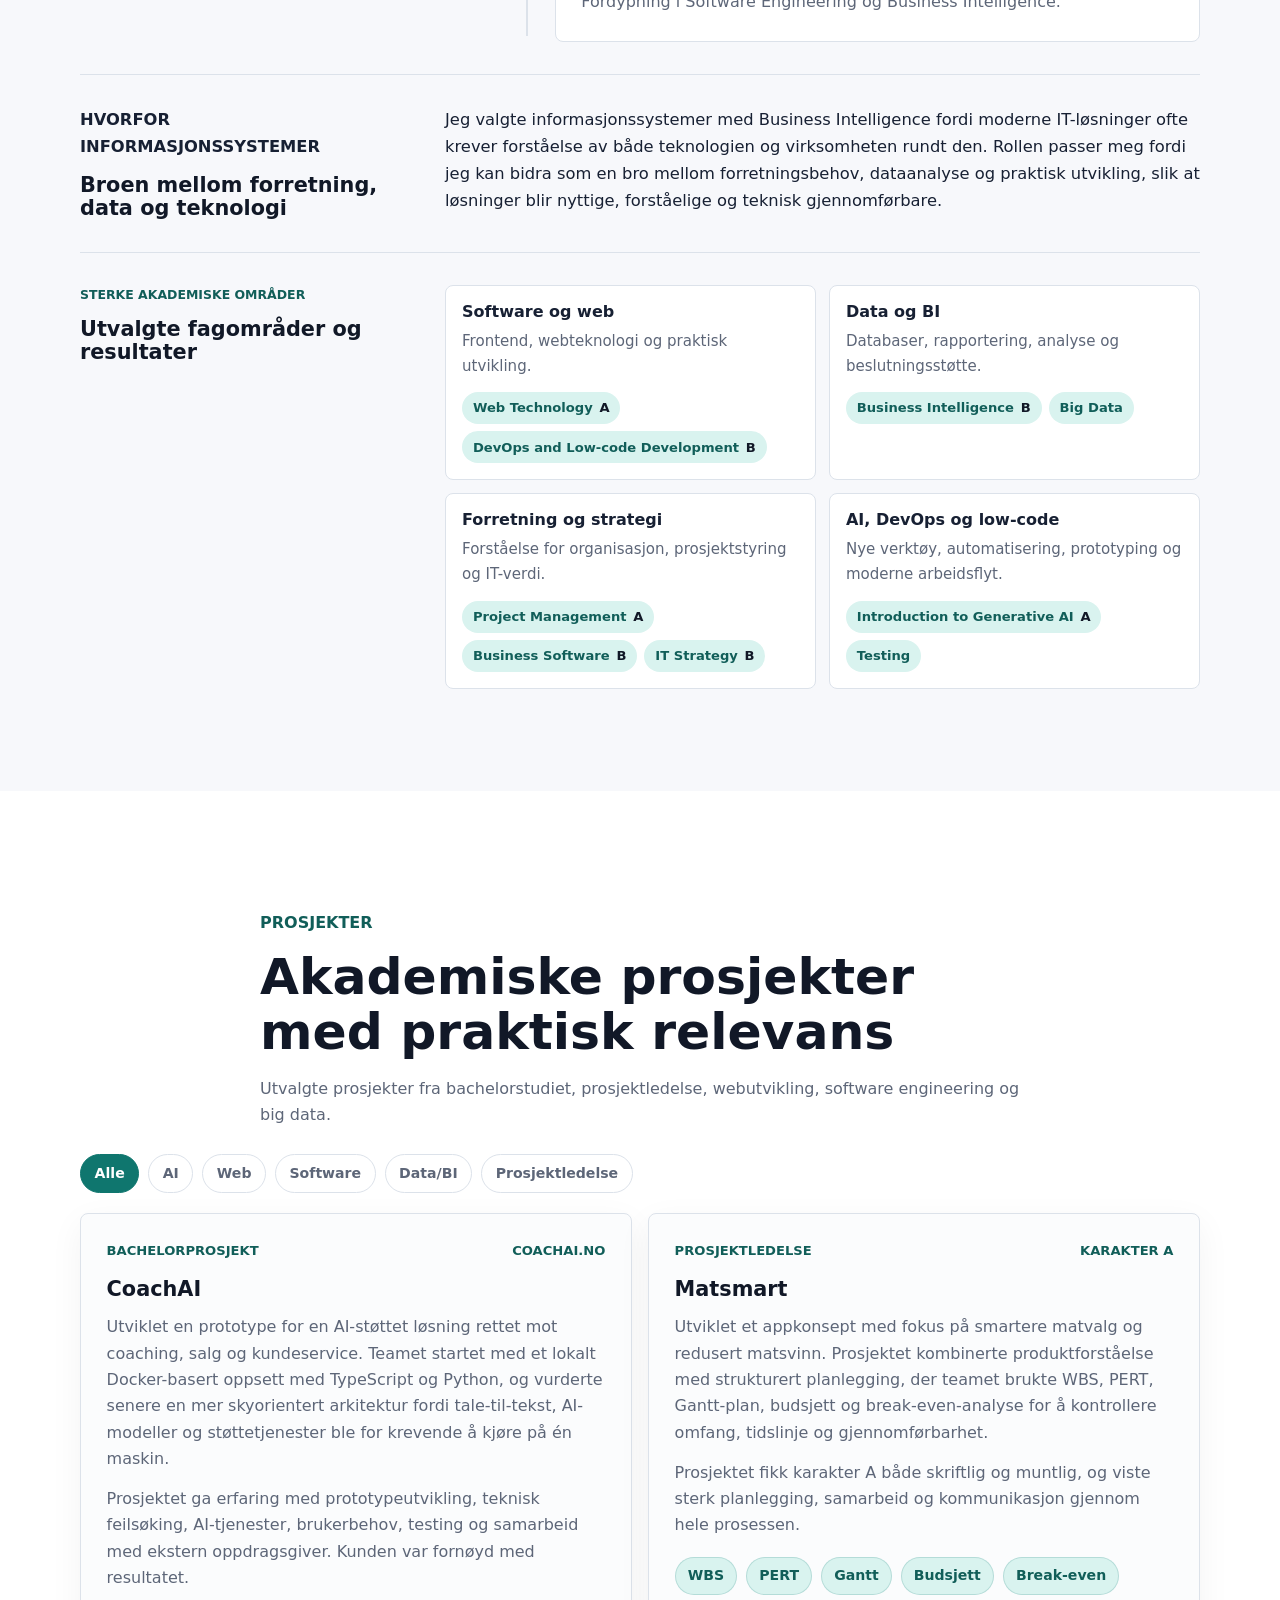
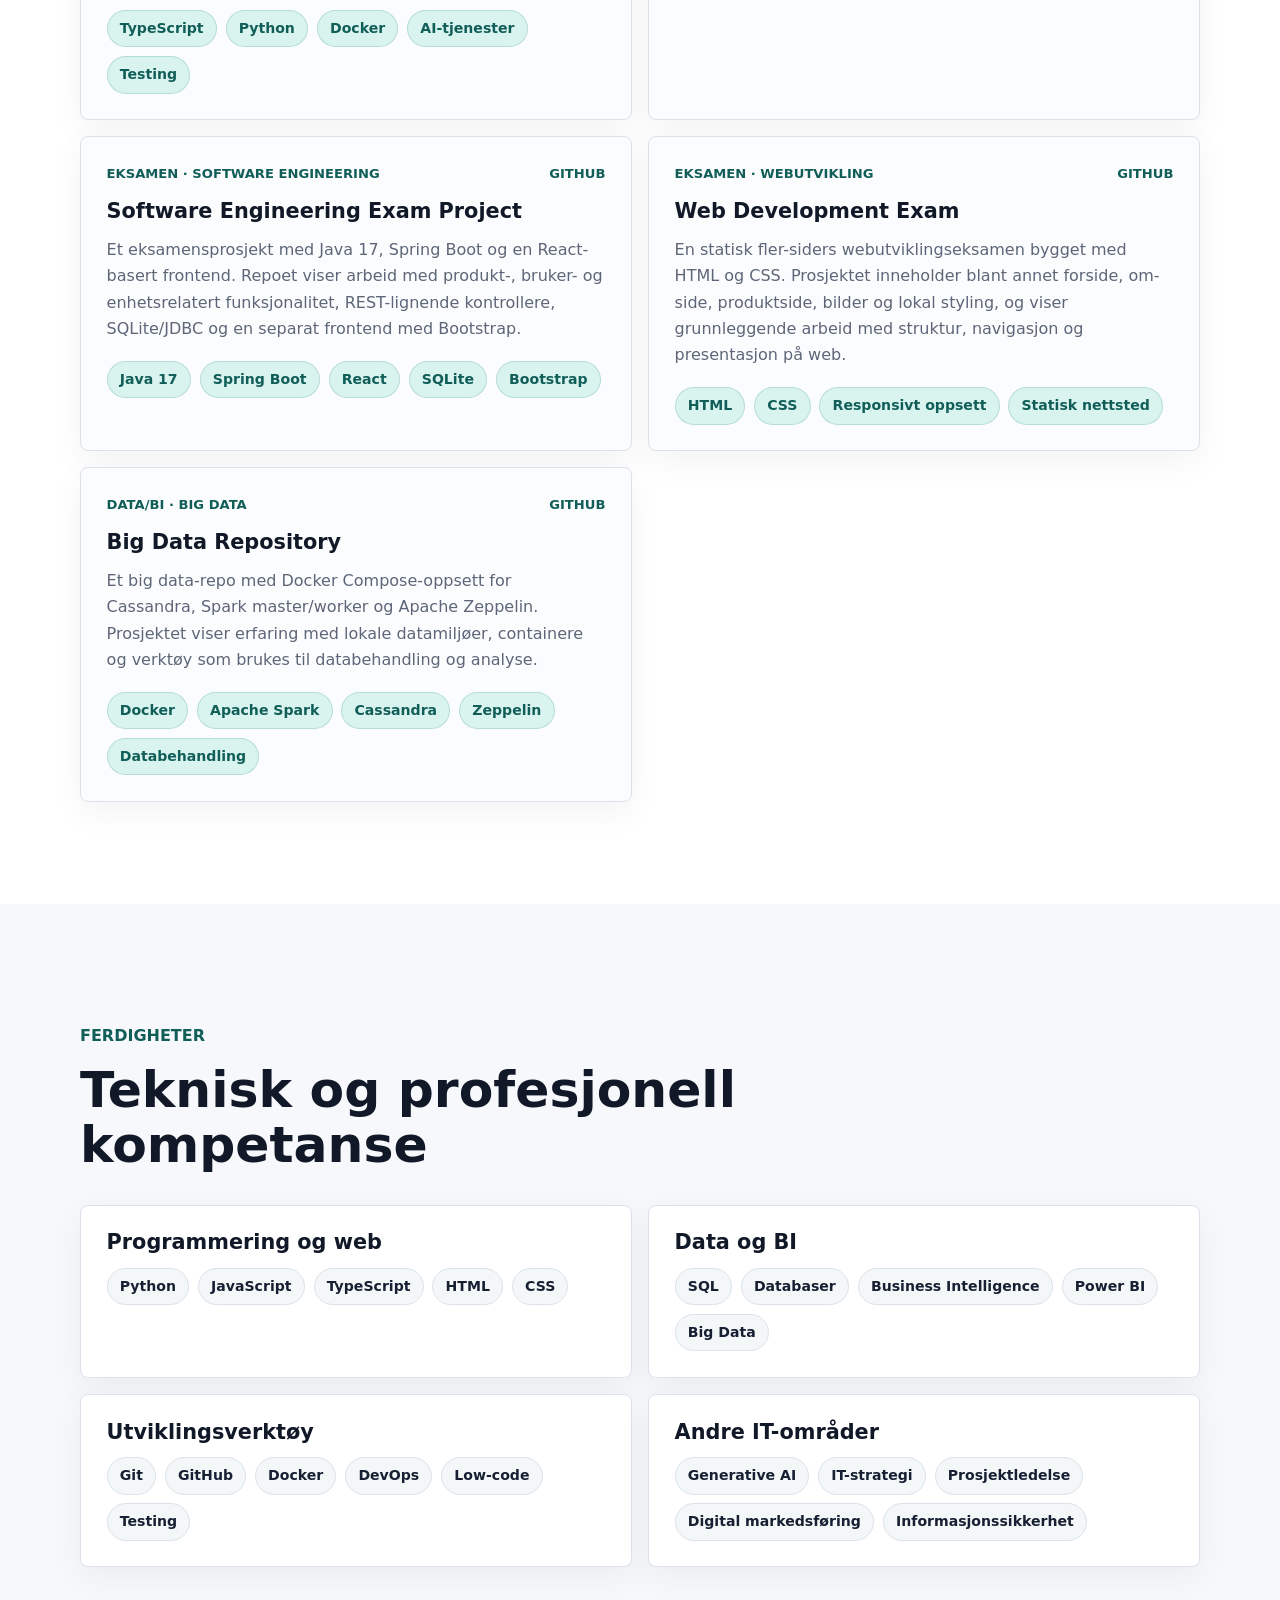
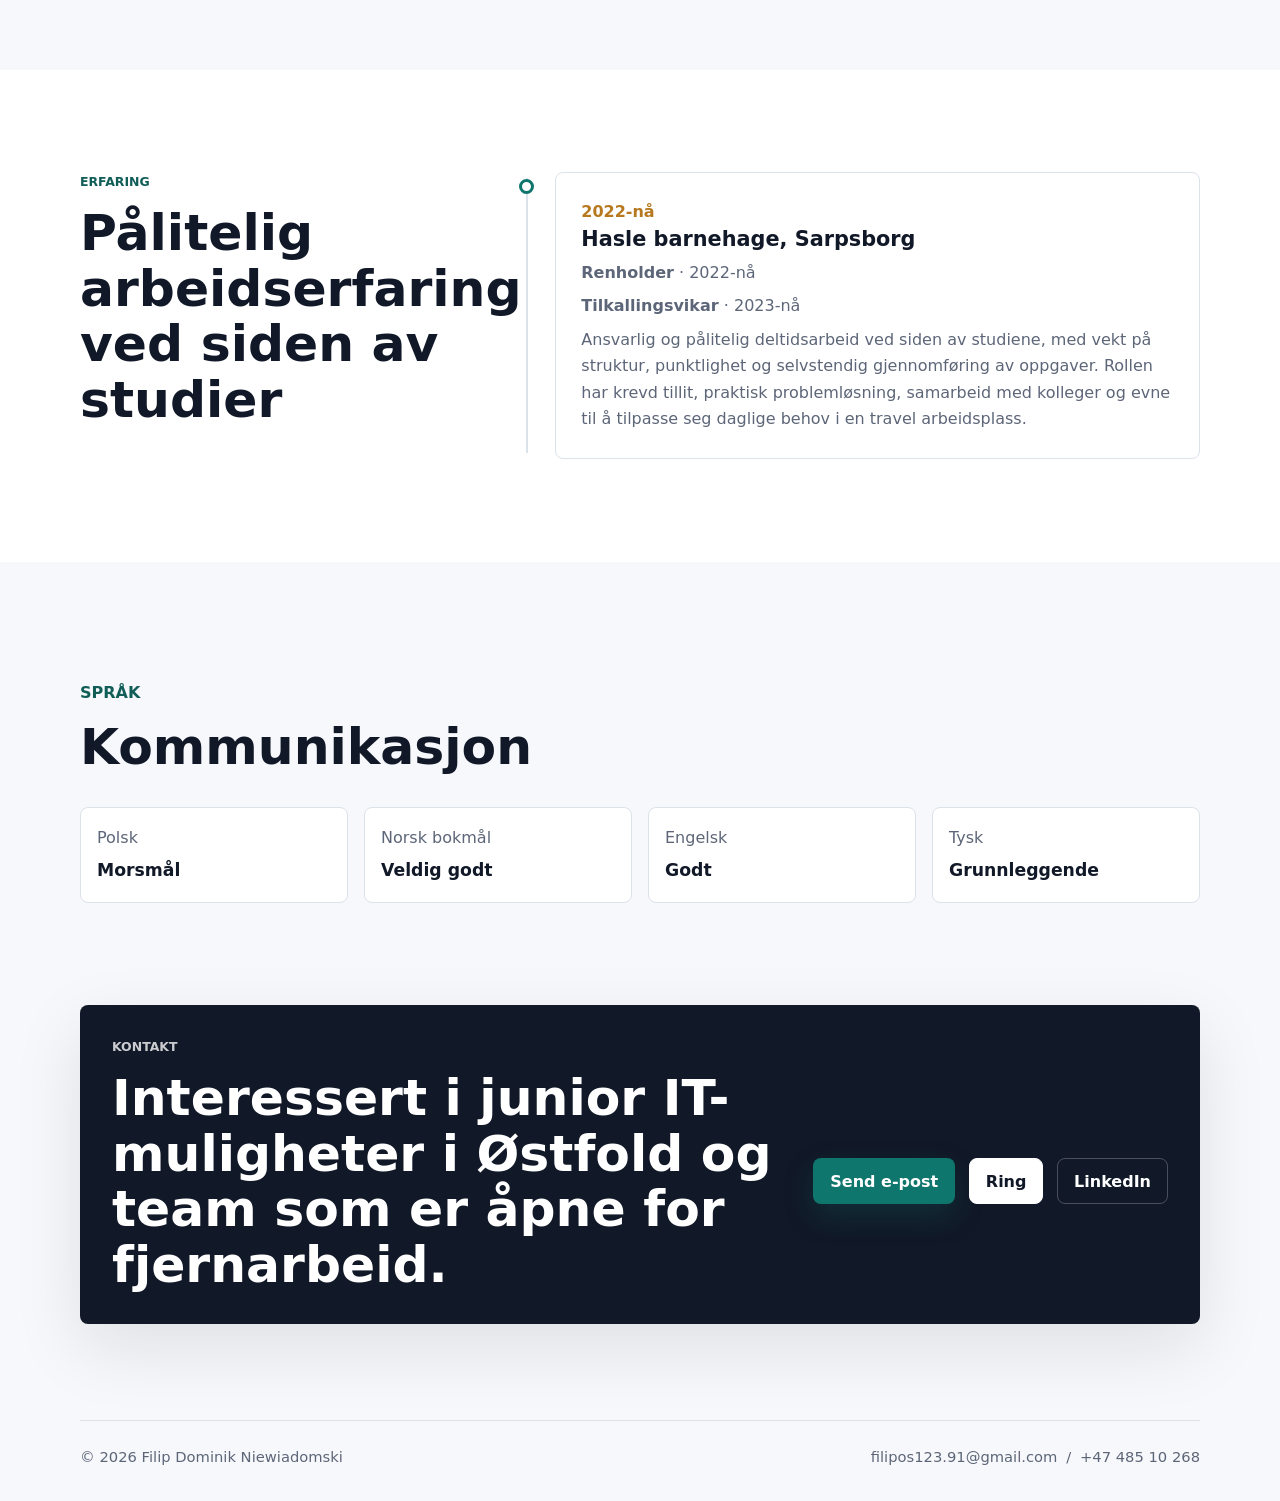
==== commit 6b5d2ecf: "v2" ====
--- a/index.html
+++ b/index.html
@@ -1,38 +1,55 @@
 <!DOCTYPE html>
-<html lang="en">
+<html lang="no">
   <head>
     <meta charset="UTF-8" />
     <meta name="viewport" content="width=device-width, initial-scale=1.0" />
     <meta
       name="description"
-      content="Portfolio and CV for Filip Dominik Niewiadomski, a newly graduated Information Systems bachelor based in Østfold, Norway."
+      content="Portefølje og CV for Filip Dominik Niewiadomski, nyutdannet bachelor i informasjonssystemer i Østfold."
+      data-i18n-attr="content:meta_description"
     />
-    <title>Filip Dominik Niewiadomski | Portfolio</title>
+    <title data-i18n="page_title">Filip Dominik Niewiadomski | Portefølje</title>
     <link rel="stylesheet" href="style.css" />
   </head>
   <body>
-    <a class="skip-link" href="#main">Skip to main content</a>
+    <a class="skip-link" href="#main" data-i18n="skip_link">Gå til hovedinnhold</a>
 
     <header class="site-header" data-header>
-      <nav class="nav" aria-label="Main navigation">
-        <a class="brand" href="#top" aria-label="Filip Dominik Niewiadomski home">
+      <nav class="nav" aria-label="Hovednavigasjon" data-i18n-attr="aria-label:nav_aria">
+        <a class="brand" href="#top" aria-label="Filip Dominik Niewiadomski hjem" data-i18n-attr="aria-label:brand_aria">
           <span class="brand-mark">FN</span>
           <span class="brand-text">Filip Niewiadomski</span>
         </a>
 
-        <button class="nav-toggle" type="button" aria-expanded="false" aria-controls="nav-menu" data-nav-toggle>
-          <span class="sr-only">Open navigation</span>
+        <button
+          class="nav-toggle"
+          type="button"
+          aria-expanded="false"
+          aria-controls="nav-menu"
+          aria-label="Åpne navigasjon"
+          data-nav-toggle
+          data-i18n-attr="aria-label:nav_toggle_open"
+        >
+          <span class="sr-only" data-i18n="nav_toggle_open">Åpne navigasjon</span>
           <span></span>
           <span></span>
           <span></span>
         </button>
 
         <div class="nav-menu" id="nav-menu" data-nav-menu>
-          <a href="#profile">Profile</a>
-          <a href="#projects">Projects</a>
-          <a href="#skills">Skills</a>
-          <a href="#experience">Experience</a>
-          <a href="#contact">Contact</a>
+          <div class="nav-links">
+            <a href="#profile" data-i18n="nav_profile">Profil</a>
+            <a href="#projects" data-i18n="nav_projects">Prosjekter</a>
+            <a href="#skills" data-i18n="nav_skills">Ferdigheter</a>
+            <a href="#experience" data-i18n="nav_experience">Erfaring</a>
+            <a href="#contact" data-i18n="nav_contact">Kontakt</a>
+          </div>
+
+          <div class="language-switcher" aria-label="Velg språk" data-i18n-attr="aria-label:language_aria">
+            <button class="language-button is-active" type="button" data-lang="no" aria-pressed="true">NO</button>
+            <button class="language-button" type="button" data-lang="en" aria-pressed="false">EN</button>
+            <button class="language-button" type="button" data-lang="pl" aria-pressed="false">PL</button>
+          </div>
         </div>
       </nav>
     </header>
@@ -40,25 +57,27 @@
     <main id="main">
       <section class="hero" id="top" aria-labelledby="hero-title">
         <div class="hero-content reveal">
-          <p class="eyebrow">Available for junior IT roles in Norway</p>
+          <p class="eyebrow" data-i18n="hero_eyebrow">Tilgjengelig for juniorroller innen IT i Norge</p>
           <h1 id="hero-title">Filip Dominik Niewiadomski</h1>
-          <p class="headline">Nyutdannet bachelor i informasjonssystemer</p>
-          <p class="hero-intro">
-            I am a newly graduated Information Systems student from Høgskolen i Østfold with a specialization in
-            Software Engineering and Business Intelligence. I am looking for junior roles within software development,
-            web development, data, Business Intelligence, IT support, DevOps, low code, testing, or other IT related
-            roles connected to my education.
+          <p class="headline" data-i18n="hero_headline">Nyutdannet bachelor i informasjonssystemer</p>
+          <p class="hero-intro" data-i18n="hero_intro">
+            Jeg er nyutdannet innen informasjonssystemer fra Høgskolen i Østfold, med fordypning i Software Engineering
+            og Business Intelligence. Jeg ser etter juniorroller innen programvareutvikling, webutvikling, data,
+            Business Intelligence, IT-support, DevOps, low-code, testing eller andre IT-relaterte roller knyttet til
+            utdanningen min.
           </p>
 
-          <div class="hero-meta" aria-label="Location and work preferences">
+          <div class="hero-meta" aria-label="Lokasjon og arbeidsform" data-i18n-attr="aria-label:hero_meta_aria">
             <span>Sarpsborg</span>
             <span>Fredrikstad</span>
             <span>Halden</span>
-            <span>Office, hybrid or remote</span>
-          </div>
-
-          <div class="hero-actions" aria-label="Primary actions">
-            <a class="button button-primary" href="assets/Filip_Niewiadomski_CV.pdf" download>Last ned CV</a>
+            <span data-i18n="hero_work_mode">Kontor, hybrid eller fjernarbeid</span>
+          </div>
+
+          <div class="hero-actions" aria-label="Primære handlinger" data-i18n-attr="aria-label:hero_actions_aria">
+            <a class="button button-primary" href="assets/Filip_Niewiadomski_CV.pdf" download data-i18n="button_cv"
+              >Last ned CV</a
+            >
             <a
               class="button button-secondary"
               href="https://www.linkedin.com/in/filip-niewiadomski-450096417/"
@@ -66,24 +85,20 @@
               rel="noopener noreferrer"
               >LinkedIn</a
             >
-            <a class="button button-ghost" href="mailto:filipos123.91@gmail.com">Kontakt meg</a>
-          </div>
-        </div>
-
-        <aside class="hero-card reveal" aria-label="Profile photo and contact details">
+            <a class="button button-ghost" href="mailto:filipos123.91@gmail.com" data-i18n="button_contact"
+              >Kontakt meg</a
+            >
+          </div>
+        </div>
+
+        <aside class="hero-card reveal" aria-label="Profilbilde og kontaktinformasjon" data-i18n-attr="aria-label:hero_card_aria">
           <div class="photo-frame">
             <div class="profile-fallback" aria-hidden="true">FN</div>
-            <img
-              src="assets/profile.jpg"
-              alt=""
-              aria-hidden="true"
-              class="profile-image"
-              data-profile-image
-            />
+            <img src="assets/profile.jpg" alt="" aria-hidden="true" class="profile-image" data-profile-image />
           </div>
           <div class="availability-card">
             <span class="status-dot" aria-hidden="true"></span>
-            <p>Open to junior roles in software, data, BI, DevOps, testing and IT support.</p>
+            <p data-i18n="availability_text">Åpen for juniorroller innen software, data, BI, DevOps, testing og IT-support.</p>
           </div>
         </aside>
       </section>
@@ -91,23 +106,24 @@
       <section class="section section-muted" id="profile" aria-labelledby="profile-title">
         <div class="section-grid">
           <div class="section-heading reveal">
-            <p class="eyebrow">Profile</p>
-            <h2 id="profile-title">Practical IT background with strong academic results</h2>
+            <p class="eyebrow" data-i18n="profile_eyebrow">Profil</p>
+            <h2 id="profile-title" data-i18n="profile_title">Praktisk IT-bakgrunn med sterke akademiske resultater</h2>
           </div>
           <div class="profile-panel reveal">
-            <p>
-              My education combines software engineering, business systems, data analysis and IT strategy. I enjoy
-              structured problem solving, learning new tools quickly, and turning technical requirements into solutions
-              that are understandable for users and stakeholders.
-            </p>
-            <div class="contact-strip" aria-label="Contact information">
+            <p data-i18n="profile_text">
+              Utdanningen min kombinerer programvareutvikling, forretningssystemer, dataanalyse og IT-strategi. Jeg
+              liker strukturert problemløsning, å lære nye verktøy raskt og å gjøre tekniske krav forståelige for både
+              brukere og interessenter.
+            </p>
+            <div class="contact-strip" aria-label="Kontaktinformasjon" data-i18n-attr="aria-label:contact_info_aria">
               <a href="mailto:filipos123.91@gmail.com">filipos123.91@gmail.com</a>
               <a href="tel:+4748510268">+47 485 10 268</a>
               <a
                 href="https://www.linkedin.com/in/filip-niewiadomski-450096417/"
                 target="_blank"
                 rel="noopener noreferrer"
-                >LinkedIn profile</a
+                data-i18n="linkedin_profile"
+                >LinkedIn-profil</a
               >
             </div>
           </div>
@@ -117,96 +133,201 @@
       <section class="section" id="education" aria-labelledby="education-title">
         <div class="section-grid">
           <div class="section-heading reveal">
-            <p class="eyebrow">Education</p>
-            <h2 id="education-title">Bachelor in Information Systems</h2>
+            <p class="eyebrow" data-i18n="education_eyebrow">Utdanning</p>
+            <h2 id="education-title" data-i18n="education_title">Bachelor i informasjonssystemer</h2>
           </div>
           <div class="timeline reveal">
             <article class="timeline-item">
               <div class="timeline-marker" aria-hidden="true"></div>
               <div class="timeline-content">
                 <p class="period">2023-2026</p>
-                <h3>Bachelorstudium i informasjonssystemer, 180 studiepoeng</h3>
-                <p>Høgskolen i Østfold, Halden</p>
-                <p>Fordypning i Software Engineering og Business Intelligence.</p>
-              </div>
-            </article>
-          </div>
-        </div>
-
-        <div class="grade-section reveal" aria-labelledby="academic-title">
+                <h3 data-i18n="education_degree">Bachelorstudium i informasjonssystemer, 180 studiepoeng</h3>
+                <p data-i18n="education_school">Høgskolen i Østfold, Halden</p>
+                <p data-i18n="education_specialization">Fordypning i Software Engineering og Business Intelligence.</p>
+              </div>
+            </article>
+          </div>
+        </div>
+
+        <div class="bridge-panel reveal">
           <div>
-            <p class="eyebrow">Strong academic areas</p>
-            <h3 id="academic-title">Selected courses and grades</h3>
-          </div>
-          <div class="grade-grid">
-            <div class="grade-card"><span>Web Technology</span><strong>A</strong></div>
-            <div class="grade-card"><span>Introduction to Generative AI</span><strong>A</strong></div>
-            <div class="grade-card"><span>Project Management</span><strong>A</strong></div>
-            <div class="grade-card"><span>Business Software</span><strong>B</strong></div>
-            <div class="grade-card"><span>Business Intelligence</span><strong>B</strong></div>
-            <div class="grade-card"><span>DevOps and Low-code Development</span><strong>B</strong></div>
-            <div class="grade-card"><span>IT Strategy</span><strong>B</strong></div>
+            <p class="eyebrow" data-i18n="bridge_eyebrow">Hvorfor informasjonssystemer</p>
+            <h3 data-i18n="bridge_title">Broen mellom forretning, data og teknologi</h3>
+          </div>
+          <p data-i18n="bridge_text">
+            Jeg valgte informasjonssystemer med Business Intelligence fordi moderne IT-løsninger ofte krever forståelse
+            av både teknologien og virksomheten rundt den. Rollen passer meg fordi jeg kan bidra som en bro mellom
+            forretningsbehov, dataanalyse og praktisk utvikling, slik at løsninger blir nyttige, forståelige og teknisk
+            gjennomførbare.
+          </p>
+        </div>
+
+        <div class="academic-section reveal" aria-labelledby="academic-title">
+          <div class="academic-intro">
+            <p class="eyebrow" data-i18n="academic_eyebrow">Sterke akademiske områder</p>
+            <h3 id="academic-title" data-i18n="academic_title">Utvalgte fagområder og resultater</h3>
+          </div>
+          <div class="academic-grid">
+            <article class="academic-card">
+              <h4 data-i18n="academic_software_title">Software og web</h4>
+              <p data-i18n="academic_software_text">Frontend, webteknologi og praktisk utvikling.</p>
+              <div class="grade-list">
+                <span>Web Technology <strong>A</strong></span>
+                <span>DevOps and Low-code Development <strong>B</strong></span>
+              </div>
+            </article>
+            <article class="academic-card">
+              <h4 data-i18n="academic_data_title">Data og BI</h4>
+              <p data-i18n="academic_data_text">Databaser, rapportering, analyse og beslutningsstøtte.</p>
+              <div class="grade-list">
+                <span>Business Intelligence <strong>B</strong></span>
+                <span>Big Data</span>
+              </div>
+            </article>
+            <article class="academic-card">
+              <h4 data-i18n="academic_business_title">Forretning og strategi</h4>
+              <p data-i18n="academic_business_text">Forståelse for organisasjon, prosjektstyring og IT-verdi.</p>
+              <div class="grade-list">
+                <span>Project Management <strong>A</strong></span>
+                <span>Business Software <strong>B</strong></span>
+                <span>IT Strategy <strong>B</strong></span>
+              </div>
+            </article>
+            <article class="academic-card">
+              <h4 data-i18n="academic_ai_title">AI, DevOps og low-code</h4>
+              <p data-i18n="academic_ai_text">Nye verktøy, automatisering, prototyping og moderne arbeidsflyt.</p>
+              <div class="grade-list">
+                <span>Introduction to Generative AI <strong>A</strong></span>
+                <span>Testing</span>
+              </div>
+            </article>
           </div>
         </div>
       </section>
 
       <section class="section section-muted" id="projects" aria-labelledby="projects-title">
         <div class="section-header reveal">
-          <p class="eyebrow">Projects</p>
-          <h2 id="projects-title">Applied student work</h2>
-          <p>
-            Project experience from prototype development, AI services, project management and collaboration with
-            external stakeholders.
+          <p class="eyebrow" data-i18n="projects_eyebrow">Prosjekter</p>
+          <h2 id="projects-title" data-i18n="projects_title">Akademiske prosjekter med praktisk relevans</h2>
+          <p data-i18n="projects_intro">
+            Utvalgte prosjekter fra bachelorstudiet, prosjektledelse, webutvikling, software engineering og big data.
           </p>
         </div>
 
-        <div class="project-grid">
-          <article class="project-card reveal">
+        <div class="project-tabs reveal" aria-label="Filtrer prosjekter" data-i18n-attr="aria-label:project_tabs_aria">
+          <button class="project-tab is-active" type="button" data-filter="all" aria-pressed="true" data-i18n="filter_all">Alle</button>
+          <button class="project-tab" type="button" data-filter="ai" aria-pressed="false">AI</button>
+          <button class="project-tab" type="button" data-filter="web" aria-pressed="false">Web</button>
+          <button class="project-tab" type="button" data-filter="software" aria-pressed="false">Software</button>
+          <button class="project-tab" type="button" data-filter="data" aria-pressed="false">Data/BI</button>
+          <button class="project-tab" type="button" data-filter="pm" aria-pressed="false" data-i18n="filter_pm">Prosjektledelse</button>
+        </div>
+
+        <div class="project-grid" data-project-grid>
+          <article class="project-card project-featured reveal" data-category="ai software">
             <div class="project-topline">
-              <span>Bachelor project</span>
+              <span data-i18n="coachai_type">Bachelorprosjekt</span>
               <a href="https://www.coachai.no/" target="_blank" rel="noopener noreferrer">coachai.no</a>
             </div>
             <h3>CoachAI</h3>
-            <p>
-              Developed a prototype for an AI-supported coaching, sales and customer service solution. The team started
-              with a local Docker-based setup using TypeScript and Python, then evaluated a cloud-oriented architecture
-              as speech-to-text, AI models and supporting services became too resource intensive for a single machine.
-            </p>
-            <p>
-              The project strengthened my experience with prototype development, technical troubleshooting, AI service
-              integration, user needs, testing and client collaboration. The external client was satisfied with the
-              delivered result.
-            </p>
-            <div class="tag-row" aria-label="CoachAI technologies and themes">
+            <p data-i18n="coachai_text_1">
+              Utviklet en prototype for en AI-støttet løsning rettet mot coaching, salg og kundeservice. Teamet startet
+              med et lokalt Docker-basert oppsett med TypeScript og Python, og vurderte senere en mer skyorientert
+              arkitektur fordi tale-til-tekst, AI-modeller og støttetjenester ble for krevende å kjøre på én maskin.
+            </p>
+            <p data-i18n="coachai_text_2">
+              Prosjektet ga erfaring med prototypeutvikling, teknisk feilsøking, AI-tjenester, brukerbehov, testing og
+              samarbeid med ekstern oppdragsgiver. Kunden var fornøyd med resultatet.
+            </p>
+            <div class="tag-row" aria-label="CoachAI teknologier og temaer" data-i18n-attr="aria-label:coachai_tags_aria">
               <span>TypeScript</span>
               <span>Python</span>
               <span>Docker</span>
-              <span>AI services</span>
+              <span data-i18n="tag_ai_services">AI-tjenester</span>
               <span>Testing</span>
             </div>
           </article>
 
-          <article class="project-card reveal">
+          <article class="project-card project-featured reveal" data-category="pm">
             <div class="project-topline">
-              <span>Project management</span>
-              <span>Grade A</span>
+              <span data-i18n="matsmart_type">Prosjektledelse</span>
+              <span data-i18n="grade_a">Karakter A</span>
             </div>
             <h3>Matsmart</h3>
-            <p>
-              Created an app concept focused on smarter food choices and reducing food waste. The project combined
-              product thinking with structured planning, where the team used WBS, PERT, Gantt planning, budgeting and
-              break-even analysis to control scope, timeline and feasibility.
-            </p>
-            <p>
-              The project received grade A for both the written delivery and oral presentation, reflecting strong
-              planning, teamwork and communication throughout the process.
-            </p>
-            <div class="tag-row" aria-label="Matsmart methods and themes">
+            <p data-i18n="matsmart_text_1">
+              Utviklet et appkonsept med fokus på smartere matvalg og redusert matsvinn. Prosjektet kombinerte
+              produktforståelse med strukturert planlegging, der teamet brukte WBS, PERT, Gantt-plan, budsjett og
+              break-even-analyse for å kontrollere omfang, tidslinje og gjennomførbarhet.
+            </p>
+            <p data-i18n="matsmart_text_2">
+              Prosjektet fikk karakter A både skriftlig og muntlig, og viste sterk planlegging, samarbeid og
+              kommunikasjon gjennom hele prosessen.
+            </p>
+            <div class="tag-row" aria-label="Matsmart metoder og temaer" data-i18n-attr="aria-label:matsmart_tags_aria">
               <span>WBS</span>
               <span>PERT</span>
               <span>Gantt</span>
-              <span>Budget</span>
+              <span data-i18n="tag_budget">Budsjett</span>
               <span>Break-even</span>
+            </div>
+          </article>
+
+          <article class="project-card reveal" data-category="software web">
+            <div class="project-topline">
+              <span data-i18n="software_exam_type">Eksamen · software engineering</span>
+              <a href="https://github.com/lolofg/software_engineering" target="_blank" rel="noopener noreferrer">GitHub</a>
+            </div>
+            <h3 data-i18n="software_exam_title">Software Engineering Exam Project</h3>
+            <p data-i18n="software_exam_text">
+              Et eksamensprosjekt med Java 17, Spring Boot og en React-basert frontend. Repoet viser arbeid med
+              produkt-, bruker- og enhetsrelatert funksjonalitet, REST-lignende kontrollere, SQLite/JDBC og en separat
+              frontend med Bootstrap.
+            </p>
+            <div class="tag-row" aria-label="Software Engineering teknologier" data-i18n-attr="aria-label:software_exam_tags_aria">
+              <span>Java 17</span>
+              <span>Spring Boot</span>
+              <span>React</span>
+              <span>SQLite</span>
+              <span>Bootstrap</span>
+            </div>
+          </article>
+
+          <article class="project-card reveal" data-category="web">
+            <div class="project-topline">
+              <span data-i18n="web_exam_type">Eksamen · webutvikling</span>
+              <a href="https://github.com/Fifi987/Eksamen" target="_blank" rel="noopener noreferrer">GitHub</a>
+            </div>
+            <h3 data-i18n="web_exam_title">Web Development Exam</h3>
+            <p data-i18n="web_exam_text">
+              En statisk fler-siders webutviklingseksamen bygget med HTML og CSS. Prosjektet inneholder blant annet
+              forside, om-side, produktside, bilder og lokal styling, og viser grunnleggende arbeid med struktur,
+              navigasjon og presentasjon på web.
+            </p>
+            <div class="tag-row" aria-label="Web Development teknologier" data-i18n-attr="aria-label:web_exam_tags_aria">
+              <span>HTML</span>
+              <span>CSS</span>
+              <span data-i18n="tag_responsive_layout">Responsivt oppsett</span>
+              <span data-i18n="tag_static_site">Statisk nettsted</span>
+            </div>
+          </article>
+
+          <article class="project-card reveal" data-category="data">
+            <div class="project-topline">
+              <span data-i18n="bigdata_type">Data/BI · big data</span>
+              <a href="https://github.com/fifieusz/Bigdata" target="_blank" rel="noopener noreferrer">GitHub</a>
+            </div>
+            <h3 data-i18n="bigdata_title">Big Data Repository</h3>
+            <p data-i18n="bigdata_text">
+              Et big data-repo med Docker Compose-oppsett for Cassandra, Spark master/worker og Apache Zeppelin.
+              Prosjektet viser erfaring med lokale datamiljøer, containere og verktøy som brukes til databehandling og
+              analyse.
+            </p>
+            <div class="tag-row" aria-label="Big Data teknologier" data-i18n-attr="aria-label:bigdata_tags_aria">
+              <span>Docker</span>
+              <span>Apache Spark</span>
+              <span>Cassandra</span>
+              <span>Zeppelin</span>
+              <span data-i18n="tag_data_processing">Databehandling</span>
             </div>
           </article>
         </div>
@@ -214,13 +335,13 @@
 
       <section class="section" id="skills" aria-labelledby="skills-title">
         <div class="section-header reveal">
-          <p class="eyebrow">Skills</p>
-          <h2 id="skills-title">Technical and professional competence</h2>
+          <p class="eyebrow" data-i18n="skills_eyebrow">Ferdigheter</p>
+          <h2 id="skills-title" data-i18n="skills_title">Teknisk og profesjonell kompetanse</h2>
         </div>
 
         <div class="skills-grid">
           <article class="skill-card reveal">
-            <h3>Programming and web</h3>
+            <h3 data-i18n="skills_programming">Programmering og web</h3>
             <div class="chip-list">
               <span>Python</span>
               <span>JavaScript</span>
@@ -231,10 +352,10 @@
           </article>
 
           <article class="skill-card reveal">
-            <h3>Data and BI</h3>
+            <h3 data-i18n="skills_data">Data og BI</h3>
             <div class="chip-list">
               <span>SQL</span>
-              <span>Databases</span>
+              <span data-i18n="skill_databases">Databaser</span>
               <span>Business Intelligence</span>
               <span>Power BI</span>
               <span>Big Data</span>
@@ -242,25 +363,25 @@
           </article>
 
           <article class="skill-card reveal">
-            <h3>Development tools</h3>
+            <h3 data-i18n="skills_tools">Utviklingsverktøy</h3>
             <div class="chip-list">
               <span>Git</span>
               <span>GitHub</span>
               <span>Docker</span>
               <span>DevOps</span>
-              <span>Low code</span>
+              <span>Low-code</span>
               <span>Testing</span>
             </div>
           </article>
 
           <article class="skill-card reveal">
-            <h3>Other IT areas</h3>
+            <h3 data-i18n="skills_other">Andre IT-områder</h3>
             <div class="chip-list">
               <span>Generative AI</span>
-              <span>IT strategy</span>
-              <span>Project management</span>
-              <span>Digital marketing</span>
-              <span>Information security</span>
+              <span data-i18n="skill_it_strategy">IT-strategi</span>
+              <span data-i18n="skill_project_management">Prosjektledelse</span>
+              <span data-i18n="skill_digital_marketing">Digital markedsføring</span>
+              <span data-i18n="skill_security">Informasjonssikkerhet</span>
             </div>
           </article>
         </div>
@@ -269,21 +390,21 @@
       <section class="section section-muted" id="experience" aria-labelledby="experience-title">
         <div class="section-grid">
           <div class="section-heading reveal">
-            <p class="eyebrow">Experience</p>
-            <h2 id="experience-title">Reliable work experience beside studies</h2>
+            <p class="eyebrow" data-i18n="experience_eyebrow">Erfaring</p>
+            <h2 id="experience-title" data-i18n="experience_title">Pålitelig arbeidserfaring ved siden av studier</h2>
           </div>
           <div class="timeline reveal">
             <article class="timeline-item">
               <div class="timeline-marker" aria-hidden="true"></div>
               <div class="timeline-content">
-                <p class="period">2022-present</p>
+                <p class="period" data-i18n="experience_period">2022-nå</p>
                 <h3>Hasle barnehage, Sarpsborg</h3>
-                <p><strong>Renholder</strong> · 2022-present</p>
-                <p><strong>Tilkallingsvikar</strong> · 2023-present</p>
-                <p>
-                  Responsible and dependable part-time work alongside studies, with emphasis on structure, punctuality
-                  and independent task completion. The role has required trust, practical problem solving, cooperation
-                  with colleagues and the ability to adapt to daily needs in a busy workplace.
+                <p><strong data-i18n="experience_cleaner">Renholder</strong> · <span data-i18n="experience_cleaner_period">2022-nå</span></p>
+                <p><strong data-i18n="experience_substitute">Tilkallingsvikar</strong> · <span data-i18n="experience_substitute_period">2023-nå</span></p>
+                <p data-i18n="experience_text">
+                  Ansvarlig og pålitelig deltidsarbeid ved siden av studiene, med vekt på struktur, punktlighet og
+                  selvstendig gjennomføring av oppgaver. Rollen har krevd tillit, praktisk problemløsning, samarbeid med
+                  kolleger og evne til å tilpasse seg daglige behov i en travel arbeidsplass.
                 </p>
               </div>
             </article>
@@ -293,26 +414,28 @@
 
       <section class="section" id="languages" aria-labelledby="languages-title">
         <div class="section-header reveal">
-          <p class="eyebrow">Languages</p>
-          <h2 id="languages-title">Communication</h2>
+          <p class="eyebrow" data-i18n="languages_eyebrow">Språk</p>
+          <h2 id="languages-title" data-i18n="languages_title">Kommunikasjon</h2>
         </div>
         <div class="language-grid reveal">
-          <div><span>Polish</span><strong>Native</strong></div>
-          <div><span>Norwegian Bokmål</span><strong>Very good</strong></div>
-          <div><span>English</span><strong>Good</strong></div>
-          <div><span>German</span><strong>Basic</strong></div>
+          <div><span data-i18n="language_polish">Polsk</span><strong data-i18n="level_native">Morsmål</strong></div>
+          <div><span data-i18n="language_norwegian">Norsk bokmål</span><strong data-i18n="level_very_good">Veldig godt</strong></div>
+          <div><span data-i18n="language_english">Engelsk</span><strong data-i18n="level_good">Godt</strong></div>
+          <div><span data-i18n="language_german">Tysk</span><strong data-i18n="level_basic">Grunnleggende</strong></div>
         </div>
       </section>
 
       <section class="contact-section" id="contact" aria-labelledby="contact-title">
         <div class="contact-card reveal">
           <div>
-            <p class="eyebrow">Contact</p>
-            <h2 id="contact-title">Interested in junior IT opportunities in Østfold and remote-friendly teams.</h2>
+            <p class="eyebrow" data-i18n="contact_eyebrow">Kontakt</p>
+            <h2 id="contact-title" data-i18n="contact_title">
+              Interessert i junior IT-muligheter i Østfold og team som er åpne for fjernarbeid.
+            </h2>
           </div>
           <div class="contact-actions">
-            <a class="button button-primary" href="mailto:filipos123.91@gmail.com">Email me</a>
-            <a class="button button-secondary" href="tel:+4748510268">Call</a>
+            <a class="button button-primary" href="mailto:filipos123.91@gmail.com" data-i18n="contact_email">Send e-post</a>
+            <a class="button button-secondary" href="tel:+4748510268" data-i18n="contact_call">Ring</a>
             <a
               class="button button-ghost"
               href="https://www.linkedin.com/in/filip-niewiadomski-450096417/"
--- a/style.css
+++ b/style.css
@@ -125,18 +125,24 @@
 .nav-menu {
   display: flex;
   align-items: center;
-  gap: 1.4rem;
+  gap: 1.2rem;
   color: var(--muted);
   font-size: 0.94rem;
   font-weight: 700;
 }
 
-.nav-menu a {
+.nav-links {
+  display: flex;
+  align-items: center;
+  gap: 1.4rem;
+}
+
+.nav-links a {
   position: relative;
   padding: 0.5rem 0;
 }
 
-.nav-menu a::after {
+.nav-links a::after {
   position: absolute;
   right: 0;
   bottom: 0.2rem;
@@ -149,9 +155,44 @@
   transition: transform 180ms ease;
 }
 
-.nav-menu a:hover::after,
-.nav-menu a:focus-visible::after {
+.nav-links a:hover::after,
+.nav-links a:focus-visible::after {
   transform: scaleX(1);
+}
+
+.language-switcher {
+  display: inline-flex;
+  align-items: center;
+  gap: 0.2rem;
+  border: 1px solid var(--line);
+  border-radius: var(--radius);
+  background: rgba(255, 255, 255, 0.78);
+  padding: 0.22rem;
+}
+
+.language-button {
+  min-width: 38px;
+  min-height: 32px;
+  border: 0;
+  border-radius: calc(var(--radius) - 3px);
+  background: transparent;
+  color: var(--muted);
+  cursor: pointer;
+  font: inherit;
+  font-size: 0.82rem;
+  font-weight: 850;
+  transition: background 160ms ease, color 160ms ease, transform 160ms ease;
+}
+
+.language-button:hover,
+.language-button:focus-visible {
+  background: var(--surface-soft);
+  color: var(--navy);
+}
+
+.language-button.is-active {
+  background: var(--navy);
+  color: #fff;
 }
 
 .nav-toggle {
@@ -272,6 +313,13 @@
   padding: 0.38rem 0.76rem;
   font-size: 0.88rem;
   font-weight: 800;
+  transition: transform 160ms ease, border-color 160ms ease, background 160ms ease;
+}
+
+.tag-row span:hover,
+.chip-list span:hover {
+  border-color: rgba(15, 118, 110, 0.42);
+  transform: translateY(-1px);
 }
 
 .hero-actions,
@@ -351,6 +399,8 @@
 }
 
 .profile-fallback {
+  position: relative;
+  z-index: 1;
   display: grid;
   width: 46%;
   aspect-ratio: 1;
@@ -366,14 +416,10 @@
 .profile-image {
   position: absolute;
   inset: 0;
+  z-index: 2;
   width: 100%;
   height: 100%;
   object-fit: cover;
-  opacity: 0;
-  transition: opacity 180ms ease;
-}
-
-.profile-image.is-loaded {
   opacity: 1;
 }
 
@@ -387,6 +433,7 @@
   align-items: flex-start;
   margin: -2rem 1rem 0;
   position: relative;
+  z-index: 3;
   border: 1px solid rgba(220, 226, 234, 0.9);
   border-radius: var(--radius);
   background: rgba(255, 255, 255, 0.94);
@@ -523,7 +570,7 @@
   font-weight: 900;
 }
 
-.grade-section {
+.bridge-panel {
   display: grid;
   grid-template-columns: minmax(220px, 0.42fr) minmax(0, 1fr);
   gap: clamp(1.5rem, 4vw, 3rem);
@@ -532,38 +579,73 @@
   padding-top: 2rem;
 }
 
-.grade-grid {
+.bridge-panel p {
+  color: var(--ink);
+  font-size: 1.02rem;
+}
+
+.academic-section {
+  display: grid;
+  grid-template-columns: minmax(220px, 0.42fr) minmax(0, 1fr);
+  gap: clamp(1.5rem, 4vw, 3rem);
+  margin-top: 2rem;
+  border-top: 1px solid var(--line);
+  padding-top: 2rem;
+}
+
+.academic-grid {
   display: grid;
   grid-template-columns: repeat(2, minmax(0, 1fr));
   gap: 0.8rem;
 }
 
-.grade-card {
-  display: flex;
+.academic-card {
+  border: 1px solid var(--line);
+  border-radius: var(--radius);
+  background: var(--surface);
+  padding: 1rem;
+  transition: transform 180ms ease, border-color 180ms ease, box-shadow 180ms ease;
+}
+
+.academic-card:hover {
+  border-color: rgba(15, 118, 110, 0.32);
+  box-shadow: 0 12px 30px rgba(17, 24, 39, 0.08);
+  transform: translateY(-3px);
+}
+
+.academic-card h4 {
+  margin: 0 0 0.45rem;
+  color: var(--ink);
+  font-size: 1rem;
+  line-height: 1.25;
+}
+
+.academic-card p {
+  margin-bottom: 0.85rem;
+  font-size: 0.94rem;
+}
+
+.grade-list {
+  display: flex;
+  flex-wrap: wrap;
+  gap: 0.45rem;
+}
+
+.grade-list span {
+  display: inline-flex;
   align-items: center;
-  justify-content: space-between;
-  gap: 1rem;
-  min-height: 68px;
-  border: 1px solid var(--line);
-  border-radius: var(--radius);
-  background: var(--surface);
-  padding: 0.9rem 1rem;
-}
-
-.grade-card span {
-  color: var(--ink);
-  font-weight: 760;
-}
-
-.grade-card strong {
-  display: grid;
-  flex: 0 0 auto;
-  width: 2.3rem;
-  height: 2.3rem;
-  place-items: center;
-  border-radius: 50%;
+  gap: 0.42rem;
+  min-height: 32px;
+  border-radius: 999px;
   background: var(--accent-soft);
+  padding: 0.32rem 0.68rem;
   color: var(--accent-dark);
+  font-size: 0.82rem;
+  font-weight: 820;
+}
+
+.grade-list strong {
+  color: var(--navy);
 }
 
 .project-grid,
@@ -571,6 +653,40 @@
   display: grid;
   grid-template-columns: repeat(2, minmax(0, 1fr));
   gap: 1rem;
+}
+
+.project-tabs {
+  display: flex;
+  flex-wrap: wrap;
+  gap: 0.55rem;
+  margin: -0.4rem auto 1.3rem;
+}
+
+.project-tab {
+  min-height: 38px;
+  border: 1px solid var(--line);
+  border-radius: 999px;
+  background: var(--surface);
+  color: var(--muted);
+  cursor: pointer;
+  padding: 0.42rem 0.85rem;
+  font: inherit;
+  font-size: 0.88rem;
+  font-weight: 850;
+  transition: transform 160ms ease, background 160ms ease, color 160ms ease, border-color 160ms ease;
+}
+
+.project-tab:hover,
+.project-tab:focus-visible {
+  border-color: rgba(15, 118, 110, 0.35);
+  color: var(--accent-dark);
+  transform: translateY(-1px);
+}
+
+.project-tab.is-active {
+  border-color: var(--accent);
+  background: var(--accent);
+  color: #fff;
 }
 
 .project-card,
@@ -580,11 +696,33 @@
   background: var(--surface);
   padding: clamp(1.2rem, 3vw, 1.6rem);
   box-shadow: 0 10px 34px rgba(17, 24, 39, 0.05);
+  transition: transform 180ms ease, border-color 180ms ease, box-shadow 180ms ease, opacity 180ms ease;
 }
 
 .section-muted .project-card,
 .section-muted .skill-card {
   background: #fbfcfd;
+}
+
+.project-card:hover,
+.skill-card:hover {
+  border-color: rgba(15, 118, 110, 0.28);
+  box-shadow: 0 18px 44px rgba(17, 24, 39, 0.09);
+  transform: translateY(-3px);
+}
+
+.project-featured {
+  min-height: 100%;
+}
+
+.project-card.is-hiding {
+  opacity: 0;
+  transform: scale(0.985);
+  pointer-events: none;
+}
+
+.project-card[hidden] {
+  display: none;
 }
 
 .project-topline {
@@ -715,12 +853,20 @@
   gap: 0.55rem;
 }
 
-.reveal {
+.reveal,
+.reveal.is-visible {
   opacity: 1;
   transform: none;
 }
 
-.reveal.is-visible {
+.motion-ready .reveal {
+  opacity: 0;
+  transform: translateY(18px);
+  transition: opacity 560ms ease, transform 560ms ease;
+  transition-delay: var(--reveal-delay, 0ms);
+}
+
+.motion-ready .reveal.is-visible {
   opacity: 1;
   transform: translateY(0);
 }
@@ -736,6 +882,11 @@
   }
 
   .reveal {
+    opacity: 1;
+    transform: none;
+  }
+
+  .motion-ready .reveal {
     opacity: 1;
     transform: none;
   }
@@ -765,6 +916,11 @@
     transition: transform 180ms ease, opacity 180ms ease;
   }
 
+  .nav-links {
+    display: grid;
+    gap: 0.15rem;
+  }
+
   .nav-menu.is-open {
     transform: translateY(0);
     visibility: visible;
@@ -782,8 +938,17 @@
     background: var(--surface-soft);
   }
 
-  .nav-menu a::after {
+  .nav-links a::after {
     display: none;
+  }
+
+  .language-switcher {
+    justify-content: stretch;
+    margin-top: 0.35rem;
+  }
+
+  .language-button {
+    flex: 1;
   }
 
   .hero {
@@ -815,7 +980,8 @@
   }
 
   .section-grid,
-  .grade-section,
+  .bridge-panel,
+  .academic-section,
   .contact-card {
     grid-template-columns: 1fr;
   }
@@ -876,17 +1042,13 @@
     width: 100%;
   }
 
-  .grade-grid,
+  .academic-grid,
   .project-grid,
   .skills-grid,
   .language-grid {
     grid-template-columns: 1fr;
   }
 
-  .grade-card {
-    align-items: flex-start;
-  }
-
   .photo-frame {
     aspect-ratio: 1 / 1.12;
   }
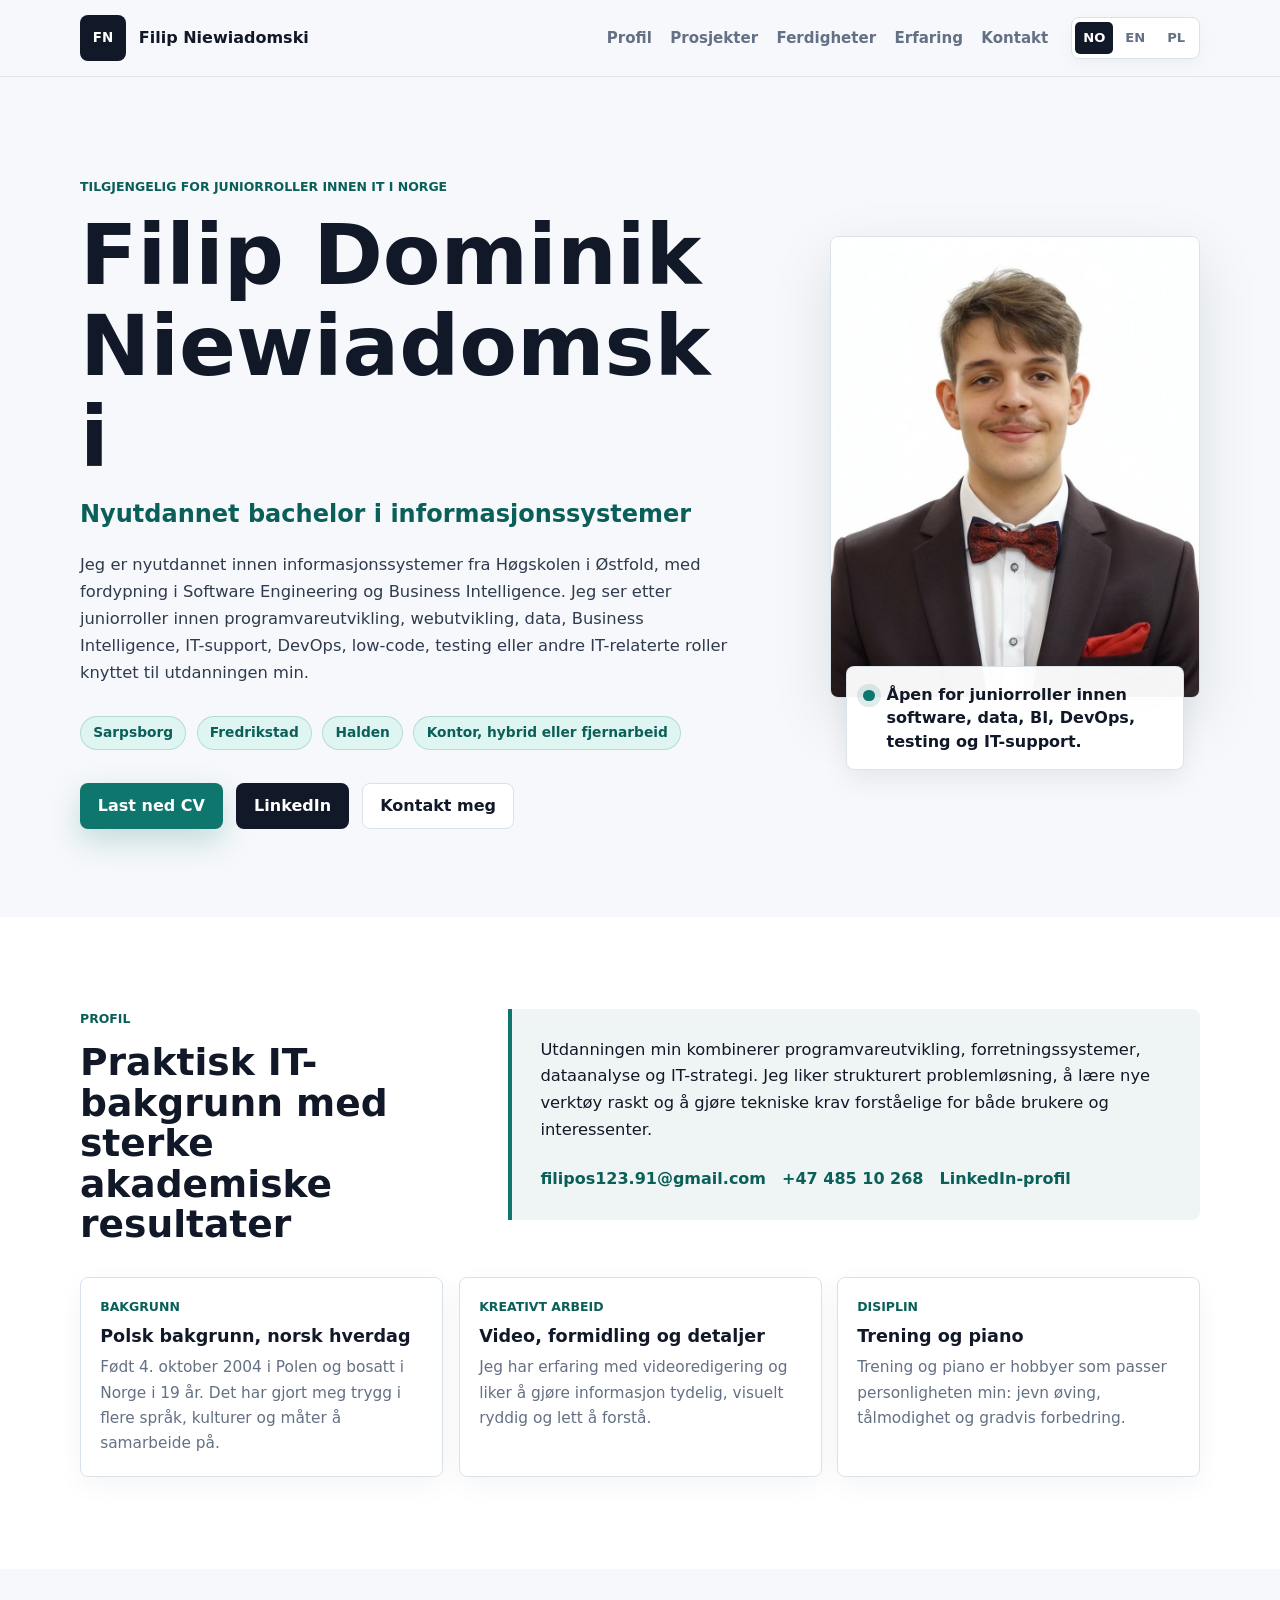
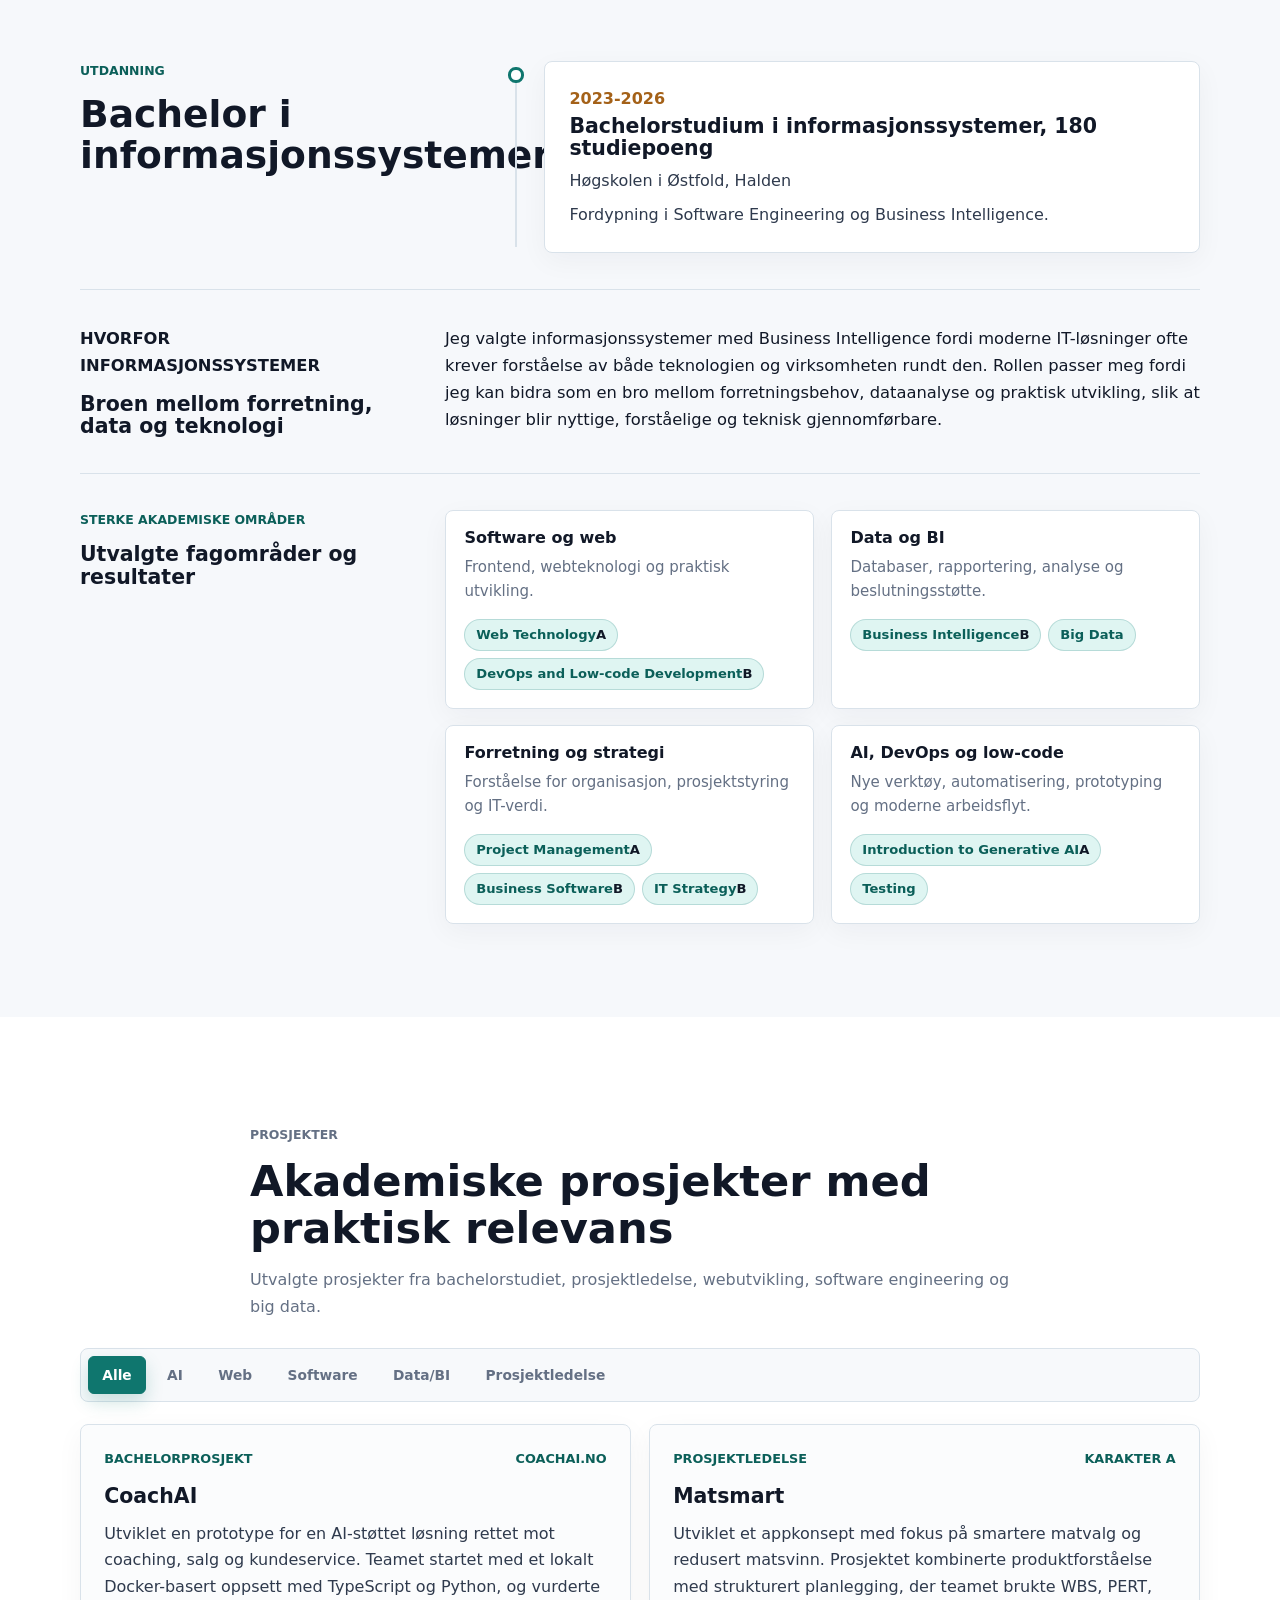
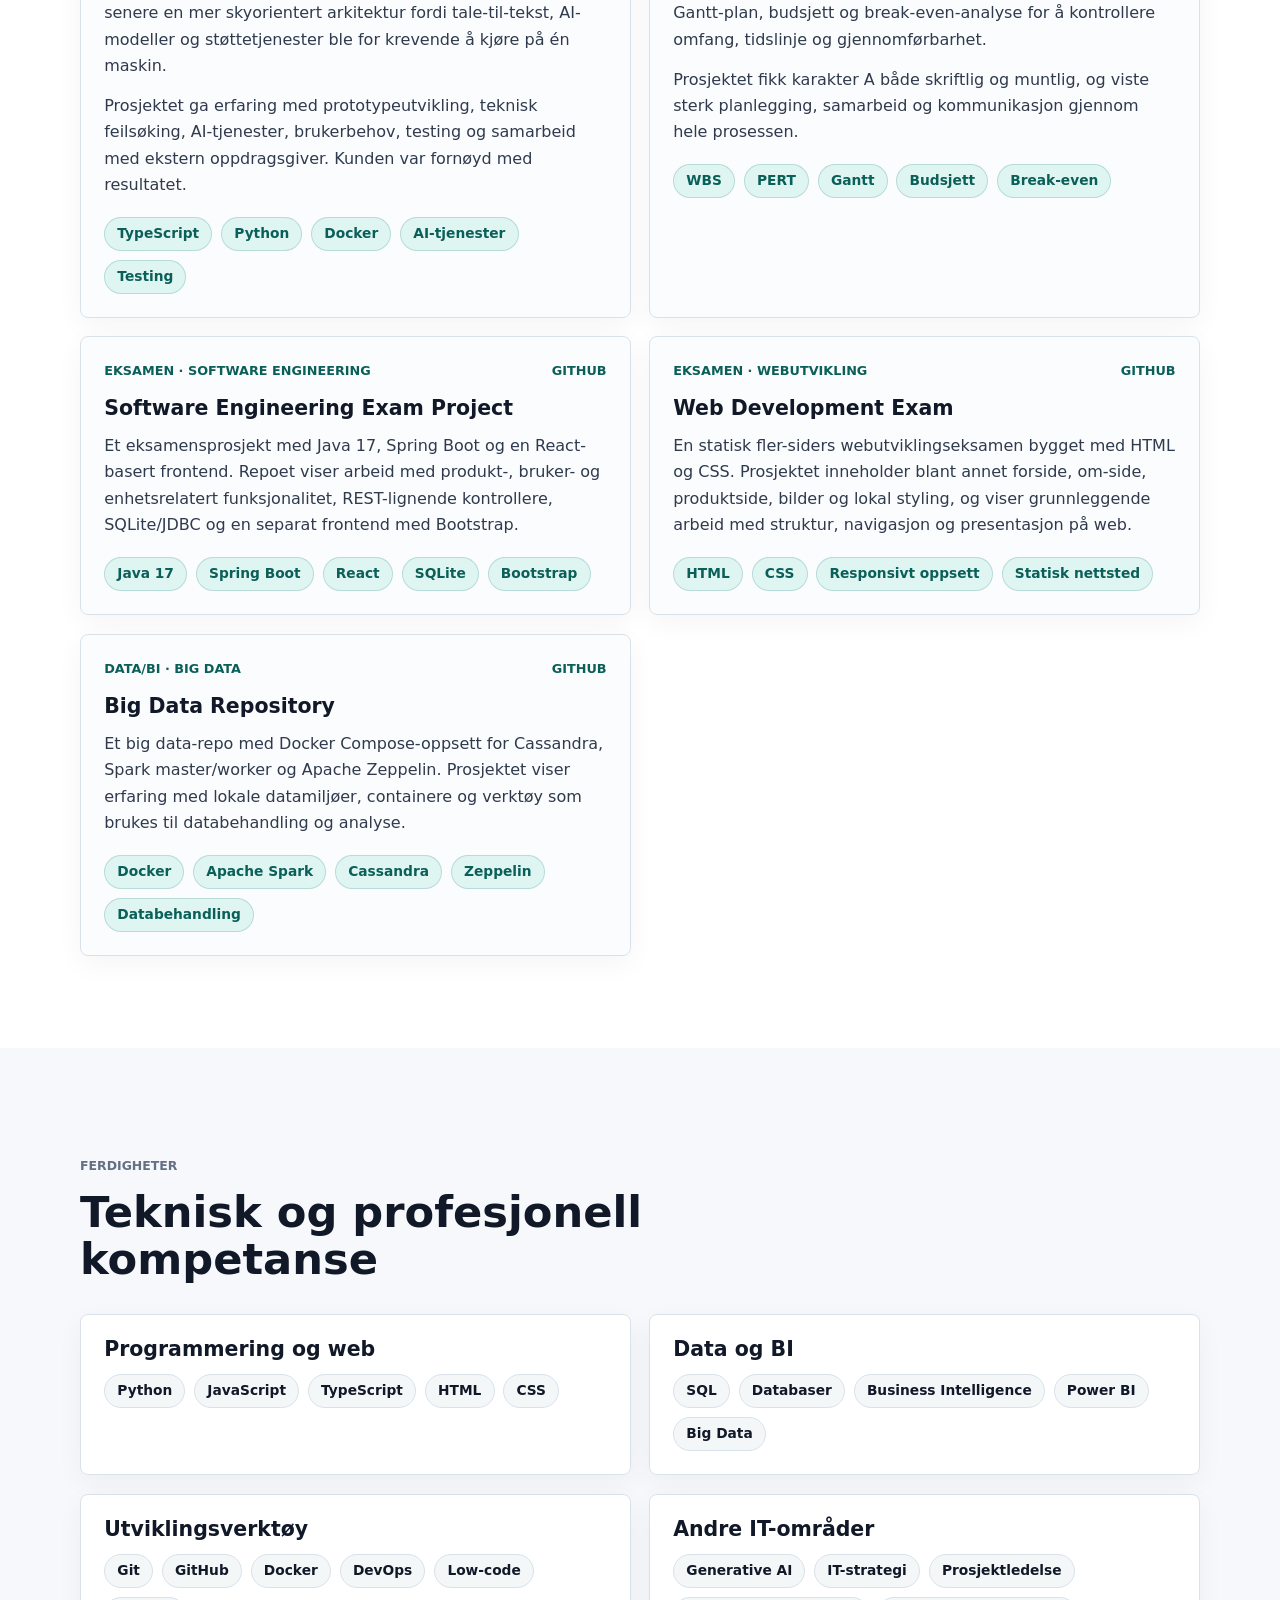
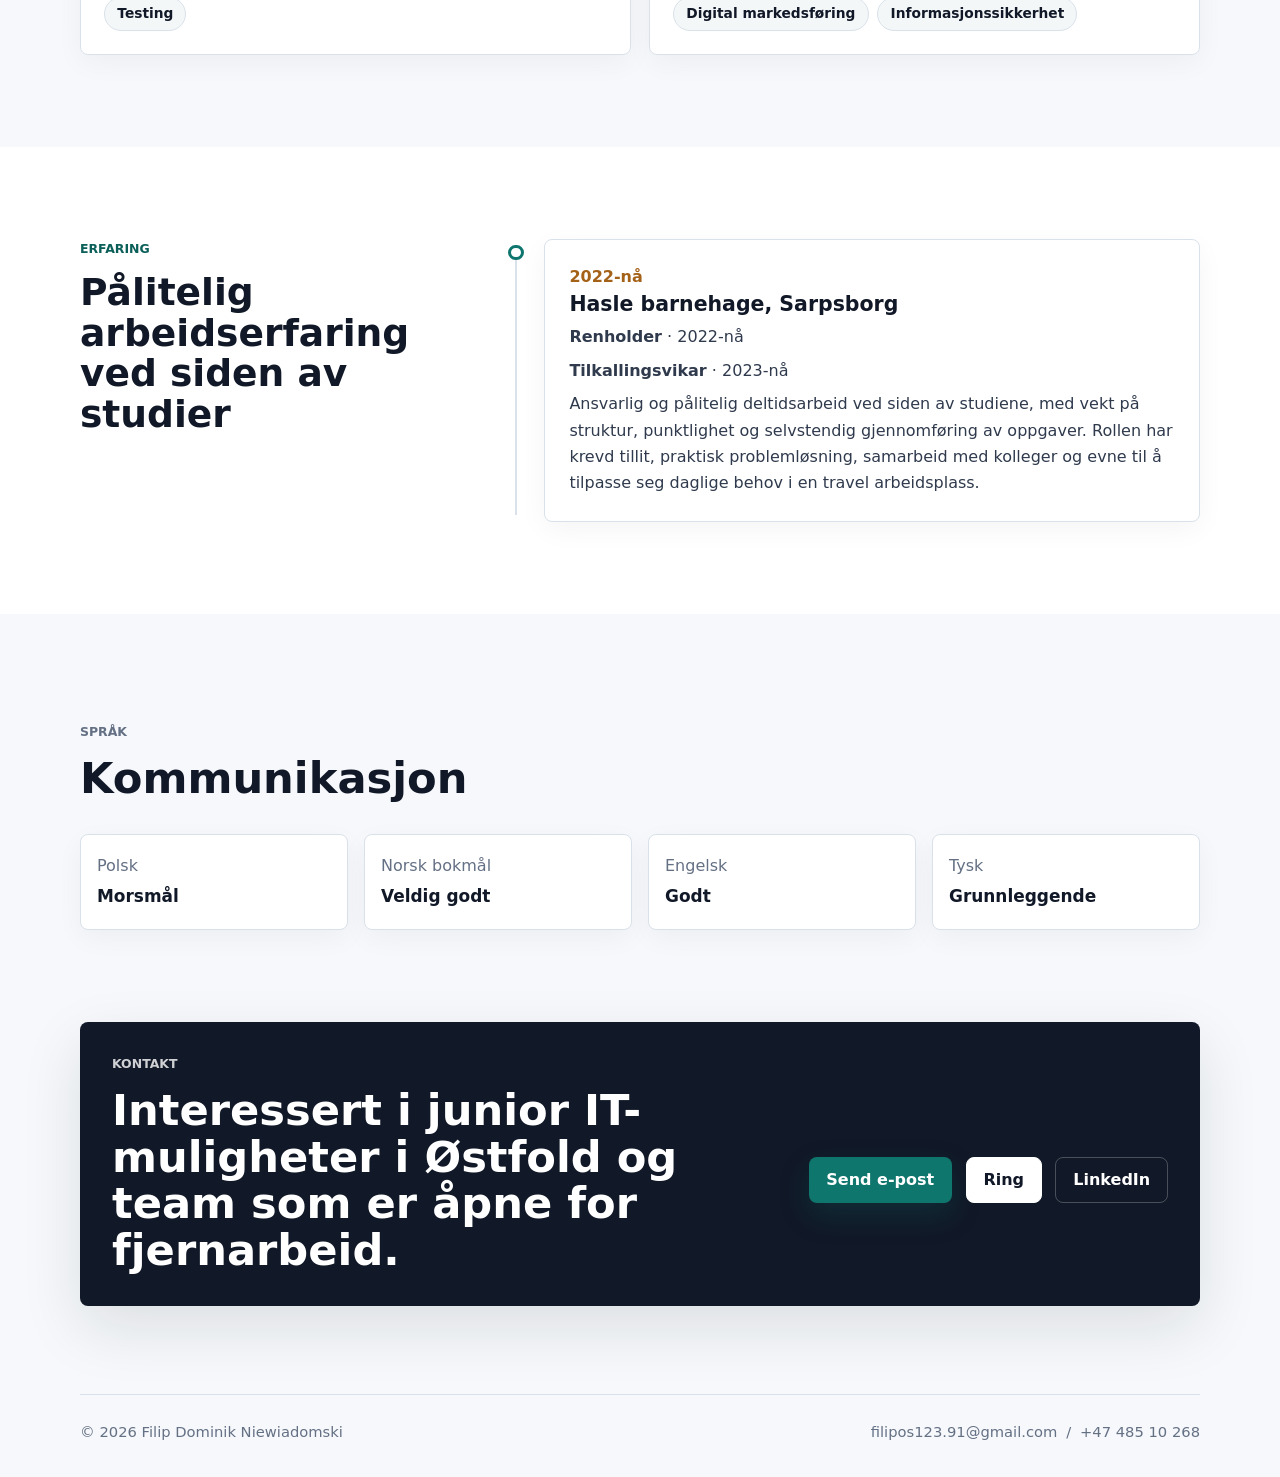
==== commit b7466a94: "v3" ====
--- a/index.html
+++ b/index.html
@@ -128,6 +128,32 @@
             </div>
           </div>
         </div>
+
+        <div class="personal-grid reveal" aria-label="Personlig bakgrunn" data-i18n-attr="aria-label:personal_aria">
+          <article class="personal-card">
+            <span class="personal-kicker" data-i18n="personal_background_kicker">Bakgrunn</span>
+            <h3 data-i18n="personal_background_title">Polsk bakgrunn, norsk hverdag</h3>
+            <p data-i18n="personal_background_text">
+              Født 4. oktober 2004 i Polen og bosatt i Norge i 19 år. Det har gjort meg trygg i flere språk, kulturer
+              og måter å samarbeide på.
+            </p>
+          </article>
+          <article class="personal-card">
+            <span class="personal-kicker" data-i18n="personal_creative_kicker">Kreativt arbeid</span>
+            <h3 data-i18n="personal_creative_title">Video, formidling og detaljer</h3>
+            <p data-i18n="personal_creative_text">
+              Jeg har erfaring med videoredigering og liker å gjøre informasjon tydelig, visuelt ryddig og lett å
+              forstå.
+            </p>
+          </article>
+          <article class="personal-card">
+            <span class="personal-kicker" data-i18n="personal_discipline_kicker">Disiplin</span>
+            <h3 data-i18n="personal_discipline_title">Trening og piano</h3>
+            <p data-i18n="personal_discipline_text">
+              Trening og piano er hobbyer som passer personligheten min: jevn øving, tålmodighet og gradvis forbedring.
+            </p>
+          </article>
+        </div>
       </section>
 
       <section class="section" id="education" aria-labelledby="education-title">
--- a/style.css
+++ b/style.css
@@ -1,16 +1,18 @@
 :root {
-  --bg: #f7f8fb;
+  --bg: #f6f8fb;
   --surface: #ffffff;
-  --surface-soft: #eef4f3;
-  --ink: #172033;
-  --muted: #5d6678;
-  --line: #dce2ea;
+  --surface-alt: #eef5f4;
+  --ink: #111827;
+  --text: #2f3a4d;
+  --muted: #647084;
+  --line: #d9e2ea;
   --navy: #111827;
   --accent: #0f766e;
-  --accent-dark: #115e59;
-  --accent-soft: #d9f3ef;
-  --warm: #b7791f;
-  --shadow: 0 24px 70px rgba(17, 24, 39, 0.1);
+  --accent-dark: #0b5f59;
+  --accent-soft: #dff5f2;
+  --warm: #a46118;
+  --shadow-sm: 0 10px 26px rgba(17, 24, 39, 0.07);
+  --shadow-md: 0 22px 62px rgba(17, 24, 39, 0.11);
   --radius: 8px;
   --container: 1120px;
 }
@@ -21,17 +23,18 @@
 
 html {
   scroll-behavior: smooth;
+  overflow-x: clip;
 }
 
 body {
   margin: 0;
+  overflow-x: hidden;
   background: var(--bg);
-  color: var(--ink);
+  color: var(--text);
   font-family: Inter, ui-sans-serif, system-ui, -apple-system, BlinkMacSystemFont, "Segoe UI", sans-serif;
   font-size: 16px;
   line-height: 1.65;
   letter-spacing: 0;
-  overflow-x: hidden;
 }
 
 body.nav-open {
@@ -50,6 +53,11 @@
 
 a:hover {
   color: var(--accent);
+}
+
+button,
+a {
+  -webkit-tap-highlight-color: transparent;
 }
 
 .skip-link {
@@ -84,62 +92,80 @@
 .site-header {
   position: sticky;
   top: 0;
-  z-index: 20;
-  border-bottom: 1px solid rgba(220, 226, 234, 0.8);
-  background: rgba(247, 248, 251, 0.88);
+  z-index: 50;
+  border-bottom: 1px solid rgba(217, 226, 234, 0.86);
+  background: rgba(246, 248, 251, 0.92);
   backdrop-filter: blur(18px);
+  transition: box-shadow 180ms ease, background 180ms ease;
+}
+
+.site-header.is-scrolled {
+  background: rgba(246, 248, 251, 0.97);
+  box-shadow: 0 8px 24px rgba(17, 24, 39, 0.06);
 }
 
 .nav {
-  display: flex;
-  align-items: center;
-  justify-content: space-between;
+  display: grid;
+  grid-template-columns: auto minmax(0, 1fr);
+  align-items: center;
+  gap: 2rem;
   width: min(calc(100% - 2rem), var(--container));
-  min-height: 74px;
+  min-height: 76px;
   margin: 0 auto;
 }
 
 .brand {
   display: inline-flex;
   align-items: center;
-  gap: 0.75rem;
-  font-weight: 800;
+  gap: 0.8rem;
+  min-width: 0;
+  color: var(--ink);
+  font-weight: 850;
 }
 
 .brand-mark {
   display: grid;
-  width: 42px;
-  height: 42px;
+  width: 46px;
+  height: 46px;
+  flex: 0 0 auto;
   place-items: center;
   border-radius: var(--radius);
   background: var(--navy);
   color: #fff;
-  font-size: 0.82rem;
+  font-size: 0.84rem;
+  font-weight: 900;
   letter-spacing: 0;
 }
 
 .brand-text {
+  overflow: hidden;
   color: var(--navy);
+  text-overflow: ellipsis;
+  white-space: nowrap;
 }
 
 .nav-menu {
   display: flex;
   align-items: center;
-  gap: 1.2rem;
+  justify-content: flex-end;
+  gap: 1.4rem;
+  min-width: 0;
+}
+
+.nav-links {
+  display: flex;
+  align-items: center;
+  gap: 1.15rem;
+  min-width: 0;
+}
+
+.nav-links a {
+  position: relative;
   color: var(--muted);
   font-size: 0.94rem;
-  font-weight: 700;
-}
-
-.nav-links {
-  display: flex;
-  align-items: center;
-  gap: 1.4rem;
-}
-
-.nav-links a {
-  position: relative;
-  padding: 0.5rem 0;
+  font-weight: 800;
+  line-height: 1.2;
+  padding: 0.55rem 0;
 }
 
 .nav-links a::after {
@@ -155,6 +181,11 @@
   transition: transform 180ms ease;
 }
 
+.nav-links a:hover,
+.nav-links a:focus-visible {
+  color: var(--ink);
+}
+
 .nav-links a:hover::after,
 .nav-links a:focus-visible::after {
   transform: scaleX(1);
@@ -162,15 +193,22 @@
 
 .language-switcher {
   display: inline-flex;
-  align-items: center;
-  gap: 0.2rem;
+  flex: 0 0 auto;
+  align-items: center;
+  gap: 0.18rem;
   border: 1px solid var(--line);
   border-radius: var(--radius);
-  background: rgba(255, 255, 255, 0.78);
-  padding: 0.22rem;
+  background: var(--surface);
+  padding: 0.24rem;
+  box-shadow: 0 6px 16px rgba(17, 24, 39, 0.04);
 }
 
 .language-button {
+  appearance: none;
+  -webkit-appearance: none;
+  display: inline-flex;
+  align-items: center;
+  justify-content: center;
   min-width: 38px;
   min-height: 32px;
   border: 0;
@@ -181,13 +219,14 @@
   font: inherit;
   font-size: 0.82rem;
   font-weight: 850;
+  line-height: 1;
   transition: background 160ms ease, color 160ms ease, transform 160ms ease;
 }
 
 .language-button:hover,
 .language-button:focus-visible {
-  background: var(--surface-soft);
-  color: var(--navy);
+  background: var(--surface-alt);
+  color: var(--ink);
 }
 
 .language-button.is-active {
@@ -196,9 +235,12 @@
 }
 
 .nav-toggle {
+  appearance: none;
+  -webkit-appearance: none;
   display: none;
   width: 44px;
   height: 44px;
+  justify-self: end;
   border: 1px solid var(--line);
   border-radius: var(--radius);
   background: var(--surface);
@@ -227,14 +269,38 @@
   transform: translateY(-6px) rotate(-45deg);
 }
 
-.hero {
-  display: grid;
-  grid-template-columns: minmax(0, 1.25fr) minmax(300px, 0.75fr);
-  gap: clamp(2rem, 5vw, 4.5rem);
-  align-items: center;
-  width: min(calc(100% - 2rem), var(--container));
-  margin: 0 auto;
-  padding: clamp(4rem, 7vw, 6.5rem) 0 clamp(3rem, 6vw, 5rem);
+h1,
+h2,
+h3,
+h4 {
+  margin: 0;
+  color: var(--ink);
+  line-height: 1.08;
+  letter-spacing: 0;
+  overflow-wrap: anywhere;
+}
+
+h1 {
+  max-width: 12ch;
+  font-size: 5.25rem;
+}
+
+h2 {
+  font-size: 2.7rem;
+}
+
+h3 {
+  font-size: 1.28rem;
+}
+
+h4 {
+  font-size: 1rem;
+}
+
+p {
+  margin: 0;
+  color: var(--text);
+  overflow-wrap: break-word;
 }
 
 .eyebrow {
@@ -246,51 +312,31 @@
   text-transform: uppercase;
 }
 
-h1,
-h2,
-h3 {
-  margin: 0;
-  color: var(--navy);
-  line-height: 1.1;
-  letter-spacing: 0;
-  overflow-wrap: normal;
-}
-
-p {
-  overflow-wrap: break-word;
-}
-
-h1 {
-  max-width: 12ch;
-  font-size: 5.45rem;
-}
-
-h2 {
-  font-size: 3.15rem;
-}
-
-h3 {
-  font-size: 1.3rem;
-}
-
-p {
-  margin: 0;
-  color: var(--muted);
+.hero {
+  display: grid;
+  grid-template-columns: minmax(0, 1.25fr) minmax(320px, 0.75fr);
+  gap: 4.5rem;
+  align-items: center;
+  width: min(calc(100% - 2rem), var(--container));
+  margin: 0 auto;
+  padding: 6.25rem 0 5.5rem;
 }
 
 .headline {
+  max-width: 680px;
   margin-top: 1rem;
   color: var(--accent-dark);
-  font-size: 1.55rem;
-  font-weight: 800;
-  max-width: 100%;
+  font-size: 1.5rem;
+  font-weight: 850;
+  line-height: 1.28;
   overflow-wrap: anywhere;
 }
 
 .hero-intro {
-  max-width: 760px;
-  margin-top: 1.3rem;
-  font-size: 1.04rem;
+  max-width: 720px;
+  margin-top: 1.45rem;
+  color: var(--text);
+  font-size: 1.02rem;
 }
 
 .hero-meta {
@@ -302,17 +348,19 @@
 
 .hero-meta span,
 .tag-row span,
-.chip-list span {
+.chip-list span,
+.grade-list span {
   display: inline-flex;
   align-items: center;
   min-height: 34px;
-  border: 1px solid rgba(15, 118, 110, 0.18);
+  border: 1px solid rgba(15, 118, 110, 0.2);
   border-radius: 999px;
   background: var(--accent-soft);
   color: var(--accent-dark);
   padding: 0.38rem 0.76rem;
-  font-size: 0.88rem;
-  font-weight: 800;
+  font-size: 0.86rem;
+  font-weight: 820;
+  line-height: 1.15;
   transition: transform 160ms ease, border-color 160ms ease, background 160ms ease;
 }
 
@@ -327,7 +375,7 @@
   display: flex;
   flex-wrap: wrap;
   gap: 0.85rem;
-  margin-top: 2.1rem;
+  margin-top: 2.05rem;
 }
 
 .button {
@@ -337,10 +385,10 @@
   min-height: 46px;
   border: 1px solid transparent;
   border-radius: var(--radius);
-  padding: 0.72rem 1rem;
+  padding: 0.74rem 1.05rem;
   font-weight: 850;
   line-height: 1.1;
-  transition: transform 160ms ease, border-color 160ms ease, background 160ms ease, color 160ms ease;
+  transition: transform 160ms ease, border-color 160ms ease, background 160ms ease, color 160ms ease, box-shadow 160ms ease;
 }
 
 .button:hover,
@@ -351,7 +399,7 @@
 .button-primary {
   background: var(--accent);
   color: #fff;
-  box-shadow: 0 12px 30px rgba(15, 118, 110, 0.24);
+  box-shadow: 0 12px 30px rgba(15, 118, 110, 0.22);
 }
 
 .button-primary:hover {
@@ -360,24 +408,23 @@
 }
 
 .button-secondary {
-  border-color: var(--navy);
   background: var(--navy);
   color: #fff;
 }
 
 .button-secondary:hover {
-  background: #243044;
+  background: #253047;
   color: #fff;
 }
 
 .button-ghost {
   border-color: var(--line);
   background: var(--surface);
-  color: var(--navy);
+  color: var(--ink);
 }
 
 .button-ghost:hover {
-  border-color: var(--accent);
+  border-color: rgba(15, 118, 110, 0.38);
   background: #fff;
 }
 
@@ -394,8 +441,8 @@
   overflow: hidden;
   border: 1px solid var(--line);
   border-radius: var(--radius);
-  background: linear-gradient(145deg, #f8fafc, #dfe8eb);
-  box-shadow: var(--shadow);
+  background: linear-gradient(145deg, #f8fafc, #e2eaee);
+  box-shadow: var(--shadow-md);
 }
 
 .profile-fallback {
@@ -420,7 +467,6 @@
   width: 100%;
   height: 100%;
   object-fit: cover;
-  opacity: 1;
 }
 
 .profile-image.is-missing {
@@ -428,29 +474,29 @@
 }
 
 .availability-card {
+  position: relative;
+  z-index: 3;
   display: flex;
   gap: 0.75rem;
   align-items: flex-start;
   margin: -2rem 1rem 0;
-  position: relative;
-  z-index: 3;
-  border: 1px solid rgba(220, 226, 234, 0.9);
+  border: 1px solid rgba(217, 226, 234, 0.96);
   border-radius: var(--radius);
-  background: rgba(255, 255, 255, 0.94);
+  background: rgba(255, 255, 255, 0.96);
   padding: 1rem;
-  box-shadow: 0 16px 40px rgba(17, 24, 39, 0.12);
+  box-shadow: var(--shadow-sm);
 }
 
 .availability-card p {
   color: var(--ink);
-  font-weight: 750;
+  font-weight: 780;
   line-height: 1.45;
 }
 
 .status-dot {
   flex: 0 0 auto;
-  width: 0.7rem;
-  height: 0.7rem;
+  width: 0.72rem;
+  height: 0.72rem;
   margin-top: 0.42rem;
   border-radius: 50%;
   background: var(--accent);
@@ -460,7 +506,7 @@
 .section {
   width: min(calc(100% - 2rem), var(--container));
   margin: 0 auto;
-  padding: clamp(4rem, 8vw, 6.4rem) 0;
+  padding: 5.75rem 0;
 }
 
 .section-muted {
@@ -477,8 +523,14 @@
 
 .section-grid {
   display: grid;
-  grid-template-columns: minmax(220px, 0.55fr) minmax(0, 1fr);
-  gap: clamp(2rem, 5vw, 4rem);
+  grid-template-columns: minmax(360px, 0.55fr) minmax(0, 1fr);
+  gap: 3rem;
+  align-items: start;
+}
+
+.section-heading h2 {
+  font-size: 2.35rem;
+  overflow-wrap: normal;
 }
 
 .section-heading h2,
@@ -487,19 +539,21 @@
 }
 
 .section-header {
+  max-width: 780px;
+  margin-bottom: 2rem;
+}
+
+.section-header p {
   max-width: 760px;
-  margin-bottom: 2rem;
-}
-
-.section-header p {
   margin-top: 1rem;
-  font-size: 1rem;
+  color: var(--muted);
 }
 
 .profile-panel {
   border-left: 4px solid var(--accent);
-  background: var(--surface-soft);
-  padding: clamp(1.25rem, 3vw, 2rem);
+  border-radius: 0 var(--radius) var(--radius) 0;
+  background: var(--surface-alt);
+  padding: 1.75rem;
 }
 
 .profile-panel p {
@@ -511,9 +565,61 @@
   display: flex;
   flex-wrap: wrap;
   gap: 0.7rem 1rem;
-  margin-top: 1.25rem;
+  margin-top: 1.35rem;
   color: var(--accent-dark);
-  font-weight: 800;
+  font-weight: 850;
+}
+
+.personal-grid {
+  display: grid;
+  grid-template-columns: repeat(3, minmax(0, 1fr));
+  gap: 1rem;
+  margin-top: 2rem;
+}
+
+.personal-card,
+.timeline-content,
+.academic-card,
+.project-card,
+.skill-card,
+.language-grid div {
+  border: 1px solid var(--line);
+  border-radius: var(--radius);
+  background: var(--surface);
+  box-shadow: 0 8px 28px rgba(17, 24, 39, 0.045);
+}
+
+.personal-card {
+  padding: 1.2rem;
+  transition: transform 180ms ease, border-color 180ms ease, box-shadow 180ms ease;
+}
+
+.personal-card:hover,
+.academic-card:hover,
+.project-card:hover,
+.skill-card:hover {
+  border-color: rgba(15, 118, 110, 0.3);
+  box-shadow: 0 18px 44px rgba(17, 24, 39, 0.09);
+  transform: translateY(-3px);
+}
+
+.personal-kicker {
+  display: block;
+  margin-bottom: 0.55rem;
+  color: var(--accent-dark);
+  font-size: 0.78rem;
+  font-weight: 900;
+  text-transform: uppercase;
+}
+
+.personal-card h3 {
+  margin-bottom: 0.6rem;
+  font-size: 1.1rem;
+}
+
+.personal-card p {
+  color: var(--muted);
+  font-size: 0.96rem;
 }
 
 .timeline {
@@ -551,10 +657,7 @@
 }
 
 .timeline-content {
-  border: 1px solid var(--line);
-  border-radius: var(--radius);
-  background: var(--surface);
-  padding: clamp(1.15rem, 3vw, 1.6rem);
+  padding: 1.5rem;
 }
 
 .timeline-content p + p {
@@ -570,13 +673,14 @@
   font-weight: 900;
 }
 
-.bridge-panel {
-  display: grid;
-  grid-template-columns: minmax(220px, 0.42fr) minmax(0, 1fr);
-  gap: clamp(1.5rem, 4vw, 3rem);
-  margin-top: 2rem;
+.bridge-panel,
+.academic-section {
+  display: grid;
+  grid-template-columns: minmax(240px, 0.42fr) minmax(0, 1fr);
+  gap: 3rem;
+  margin-top: 2.25rem;
   border-top: 1px solid var(--line);
-  padding-top: 2rem;
+  padding-top: 2.25rem;
 }
 
 .bridge-panel p {
@@ -584,44 +688,24 @@
   font-size: 1.02rem;
 }
 
-.academic-section {
-  display: grid;
-  grid-template-columns: minmax(220px, 0.42fr) minmax(0, 1fr);
-  gap: clamp(1.5rem, 4vw, 3rem);
-  margin-top: 2rem;
-  border-top: 1px solid var(--line);
-  padding-top: 2rem;
-}
-
 .academic-grid {
   display: grid;
   grid-template-columns: repeat(2, minmax(0, 1fr));
-  gap: 0.8rem;
+  gap: 1rem;
 }
 
 .academic-card {
-  border: 1px solid var(--line);
-  border-radius: var(--radius);
-  background: var(--surface);
-  padding: 1rem;
+  padding: 1.15rem;
   transition: transform 180ms ease, border-color 180ms ease, box-shadow 180ms ease;
 }
 
-.academic-card:hover {
-  border-color: rgba(15, 118, 110, 0.32);
-  box-shadow: 0 12px 30px rgba(17, 24, 39, 0.08);
-  transform: translateY(-3px);
-}
-
 .academic-card h4 {
-  margin: 0 0 0.45rem;
-  color: var(--ink);
-  font-size: 1rem;
-  line-height: 1.25;
+  margin-bottom: 0.5rem;
 }
 
 .academic-card p {
-  margin-bottom: 0.85rem;
+  margin-bottom: 0.9rem;
+  color: var(--muted);
   font-size: 0.94rem;
 }
 
@@ -632,83 +716,77 @@
 }
 
 .grade-list span {
-  display: inline-flex;
-  align-items: center;
-  gap: 0.42rem;
   min-height: 32px;
-  border-radius: 999px;
-  background: var(--accent-soft);
   padding: 0.32rem 0.68rem;
-  color: var(--accent-dark);
   font-size: 0.82rem;
-  font-weight: 820;
 }
 
 .grade-list strong {
   color: var(--navy);
-}
-
-.project-grid,
-.skills-grid {
-  display: grid;
-  grid-template-columns: repeat(2, minmax(0, 1fr));
-  gap: 1rem;
 }
 
 .project-tabs {
   display: flex;
   flex-wrap: wrap;
-  gap: 0.55rem;
-  margin: -0.4rem auto 1.3rem;
+  gap: 0.45rem;
+  align-items: center;
+  margin: -0.25rem auto 1.35rem;
+  border: 1px solid var(--line);
+  border-radius: var(--radius);
+  background: #f7f9fb;
+  padding: 0.45rem;
 }
 
 .project-tab {
+  appearance: none;
+  -webkit-appearance: none;
+  display: inline-flex;
+  align-items: center;
+  justify-content: center;
   min-height: 38px;
-  border: 1px solid var(--line);
-  border-radius: 999px;
-  background: var(--surface);
+  border: 1px solid transparent;
+  border-radius: calc(var(--radius) - 2px);
+  background: transparent;
   color: var(--muted);
   cursor: pointer;
-  padding: 0.42rem 0.85rem;
+  padding: 0.46rem 0.82rem;
   font: inherit;
-  font-size: 0.88rem;
+  font-size: 0.86rem;
   font-weight: 850;
-  transition: transform 160ms ease, background 160ms ease, color 160ms ease, border-color 160ms ease;
+  line-height: 1.1;
+  transition: transform 160ms ease, background 160ms ease, color 160ms ease, border-color 160ms ease, box-shadow 160ms ease;
 }
 
 .project-tab:hover,
 .project-tab:focus-visible {
-  border-color: rgba(15, 118, 110, 0.35);
+  border-color: rgba(15, 118, 110, 0.25);
+  background: #fff;
   color: var(--accent-dark);
-  transform: translateY(-1px);
 }
 
 .project-tab.is-active {
   border-color: var(--accent);
   background: var(--accent);
   color: #fff;
+  box-shadow: 0 8px 18px rgba(15, 118, 110, 0.2);
+}
+
+.project-grid,
+.skills-grid {
+  display: grid;
+  grid-template-columns: repeat(2, minmax(0, 1fr));
+  gap: 1.15rem;
 }
 
 .project-card,
 .skill-card {
-  border: 1px solid var(--line);
-  border-radius: var(--radius);
-  background: var(--surface);
-  padding: clamp(1.2rem, 3vw, 1.6rem);
-  box-shadow: 0 10px 34px rgba(17, 24, 39, 0.05);
+  padding: 1.45rem;
   transition: transform 180ms ease, border-color 180ms ease, box-shadow 180ms ease, opacity 180ms ease;
 }
 
 .section-muted .project-card,
 .section-muted .skill-card {
   background: #fbfcfd;
-}
-
-.project-card:hover,
-.skill-card:hover {
-  border-color: rgba(15, 118, 110, 0.28);
-  box-shadow: 0 18px 44px rgba(17, 24, 39, 0.09);
-  transform: translateY(-3px);
 }
 
 .project-featured {
@@ -732,15 +810,18 @@
   gap: 0.75rem;
   margin-bottom: 1rem;
   color: var(--accent-dark);
-  font-size: 0.82rem;
+  font-size: 0.8rem;
   font-weight: 900;
-  letter-spacing: 0;
   text-transform: uppercase;
 }
 
 .project-card h3,
 .skill-card h3 {
   margin-bottom: 0.85rem;
+}
+
+.project-card p {
+  color: var(--text);
 }
 
 .project-card p + p {
@@ -760,9 +841,9 @@
 }
 
 .chip-list span {
+  border-color: var(--line);
   background: #f4f7f8;
   color: var(--ink);
-  border-color: var(--line);
 }
 
 .language-grid {
@@ -776,9 +857,6 @@
   gap: 0.25rem;
   min-height: 96px;
   align-content: center;
-  border: 1px solid var(--line);
-  border-radius: var(--radius);
-  background: var(--surface);
   padding: 1rem;
 }
 
@@ -788,13 +866,13 @@
 
 .language-grid strong {
   color: var(--navy);
-  font-size: 1.08rem;
+  font-size: 1.06rem;
 }
 
 .contact-section {
   width: min(calc(100% - 2rem), var(--container));
   margin: 0 auto;
-  padding: 0 0 clamp(4rem, 8vw, 6rem);
+  padding: 0 0 5.5rem;
 }
 
 .contact-card {
@@ -804,8 +882,8 @@
   align-items: center;
   border-radius: var(--radius);
   background: var(--navy);
-  padding: clamp(1.4rem, 4vw, 2rem);
-  box-shadow: var(--shadow);
+  padding: 2rem;
+  box-shadow: var(--shadow-md);
 }
 
 .contact-card h2,
@@ -814,7 +892,7 @@
 }
 
 .contact-card .eyebrow {
-  opacity: 0.78;
+  opacity: 0.8;
 }
 
 .contact-card .button-ghost {
@@ -838,7 +916,7 @@
   width: min(calc(100% - 2rem), var(--container));
   margin: 0 auto;
   border-top: 1px solid var(--line);
-  padding: 1.5rem 0 2rem;
+  padding: 1.6rem 0 2rem;
   color: var(--muted);
   font-size: 0.92rem;
 }
@@ -861,14 +939,21 @@
 
 .motion-ready .reveal {
   opacity: 0;
-  transform: translateY(18px);
-  transition: opacity 560ms ease, transform 560ms ease;
+  transform: translateY(22px);
+  transition: opacity 620ms ease, transform 620ms ease;
   transition-delay: var(--reveal-delay, 0ms);
 }
 
 .motion-ready .reveal.is-visible {
   opacity: 1;
   transform: translateY(0);
+}
+
+.motion-ready .project-card,
+.motion-ready .skill-card,
+.motion-ready .personal-card,
+.motion-ready .academic-card {
+  will-change: transform;
 }
 
 @media (prefers-reduced-motion: reduce) {
@@ -881,44 +966,40 @@
     animation-iteration-count: 1 !important;
   }
 
+  .motion-ready .reveal,
   .reveal {
     opacity: 1;
     transform: none;
   }
-
-  .motion-ready .reveal {
-    opacity: 1;
-    transform: none;
-  }
-}
-
-@media (max-width: 860px) {
+}
+
+@media (max-width: 1040px) {
+  .nav {
+    grid-template-columns: auto auto;
+  }
+
   .nav-toggle {
     display: inline-block;
   }
 
   .nav-menu {
     position: fixed;
-    top: 74px;
+    top: 76px;
     right: 1rem;
     left: 1rem;
+    max-width: calc(100vw - 2rem);
     display: grid;
-    gap: 0.15rem;
+    gap: 0.55rem;
     border: 1px solid var(--line);
     border-radius: var(--radius);
     background: var(--surface);
-    padding: 0.5rem;
-    box-shadow: var(--shadow);
+    padding: 0.75rem;
+    box-shadow: var(--shadow-md);
     transform: translateY(-12px);
     visibility: hidden;
     opacity: 0;
     pointer-events: none;
-    transition: transform 180ms ease, opacity 180ms ease;
-  }
-
-  .nav-links {
-    display: grid;
-    gap: 0.15rem;
+    transition: transform 180ms ease, opacity 180ms ease, visibility 180ms ease;
   }
 
   .nav-menu.is-open {
@@ -928,14 +1009,19 @@
     pointer-events: auto;
   }
 
-  .nav-menu a {
+  .nav-links {
+    display: grid;
+    gap: 0.1rem;
+  }
+
+  .nav-links a {
     border-radius: calc(var(--radius) - 2px);
     padding: 0.85rem 1rem;
   }
 
-  .nav-menu a:hover,
-  .nav-menu a:focus-visible {
-    background: var(--surface-soft);
+  .nav-links a:hover,
+  .nav-links a:focus-visible {
+    background: var(--surface-alt);
   }
 
   .nav-links a::after {
@@ -944,7 +1030,6 @@
 
   .language-switcher {
     justify-content: stretch;
-    margin-top: 0.35rem;
   }
 
   .language-button {
@@ -953,30 +1038,26 @@
 
   .hero {
     grid-template-columns: 1fr;
-    min-height: auto;
-    padding-top: 3.25rem;
-  }
-
-  h1 {
-    max-width: 11ch;
+    gap: 2.5rem;
+    padding-top: 4.5rem;
   }
 
   .hero-card {
     justify-self: start;
-    width: min(100%, 330px);
+    width: min(100%, 360px);
   }
 
   h1 {
+    max-width: 100%;
     font-size: 4rem;
-    max-width: 100%;
   }
 
   h2 {
-    font-size: 2.45rem;
+    font-size: 2.4rem;
   }
 
   .headline {
-    font-size: 1.32rem;
+    font-size: 1.3rem;
   }
 
   .section-grid,
@@ -984,18 +1065,19 @@
   .academic-section,
   .contact-card {
     grid-template-columns: 1fr;
+    gap: 1.7rem;
+  }
+
+  .personal-grid {
+    grid-template-columns: 1fr;
   }
 
   .contact-actions {
     margin-top: 0;
   }
-
-  .language-grid {
-    grid-template-columns: repeat(2, minmax(0, 1fr));
-  }
-}
-
-@media (max-width: 640px) {
+}
+
+@media (max-width: 720px) {
   .brand-text {
     display: none;
   }
@@ -1004,32 +1086,33 @@
   .section,
   .contact-section,
   .site-footer,
-  .nav {
-    width: min(calc(100% - 1.25rem), var(--container));
-  }
-
+  .nav,
   .section-muted > * {
     width: min(calc(100% - 1.25rem), var(--container));
   }
 
+  .hero {
+    padding: 3.3rem 0 4rem;
+  }
+
   h1 {
-    font-size: 2.45rem;
+    font-size: 2.55rem;
   }
 
   h2 {
-    font-size: 2.05rem;
+    font-size: 2rem;
   }
 
   h3 {
-    font-size: 1.18rem;
+    font-size: 1.16rem;
   }
 
   .headline {
     font-size: 1.16rem;
   }
 
-  .profile-fallback {
-    font-size: 2.6rem;
+  .hero-intro {
+    font-size: 1rem;
   }
 
   .hero-actions,
@@ -1040,6 +1123,23 @@
 
   .button {
     width: 100%;
+  }
+
+  .photo-frame {
+    aspect-ratio: 1 / 1.15;
+  }
+
+  .section {
+    padding: 4.3rem 0;
+  }
+
+  .profile-panel,
+  .timeline-content,
+  .academic-card,
+  .project-card,
+  .skill-card,
+  .personal-card {
+    padding: 1.1rem;
   }
 
   .academic-grid,
@@ -1049,7 +1149,16 @@
     grid-template-columns: 1fr;
   }
 
-  .photo-frame {
-    aspect-ratio: 1 / 1.12;
-  }
-}
+  .project-tabs {
+    display: grid;
+    grid-template-columns: repeat(2, minmax(0, 1fr));
+  }
+
+  .project-tab {
+    width: 100%;
+  }
+
+  .contact-card {
+    padding: 1.35rem;
+  }
+}
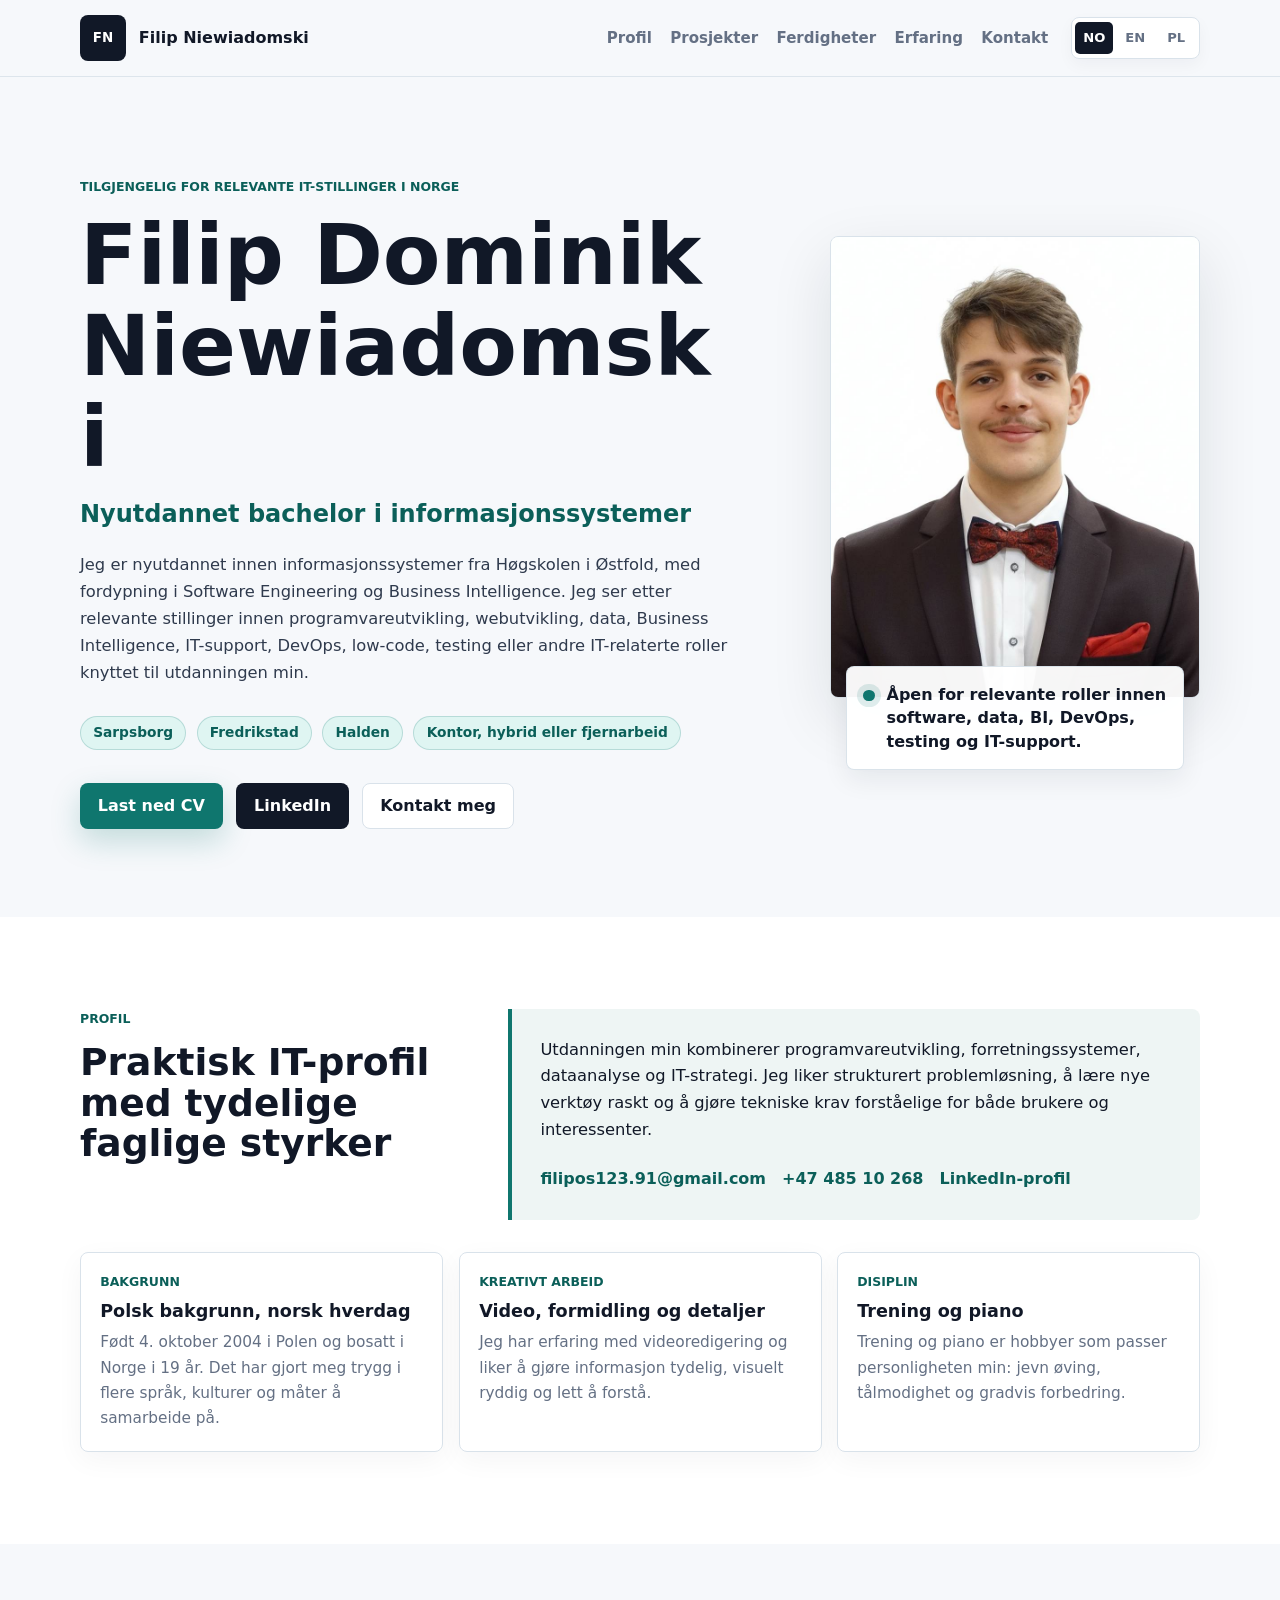
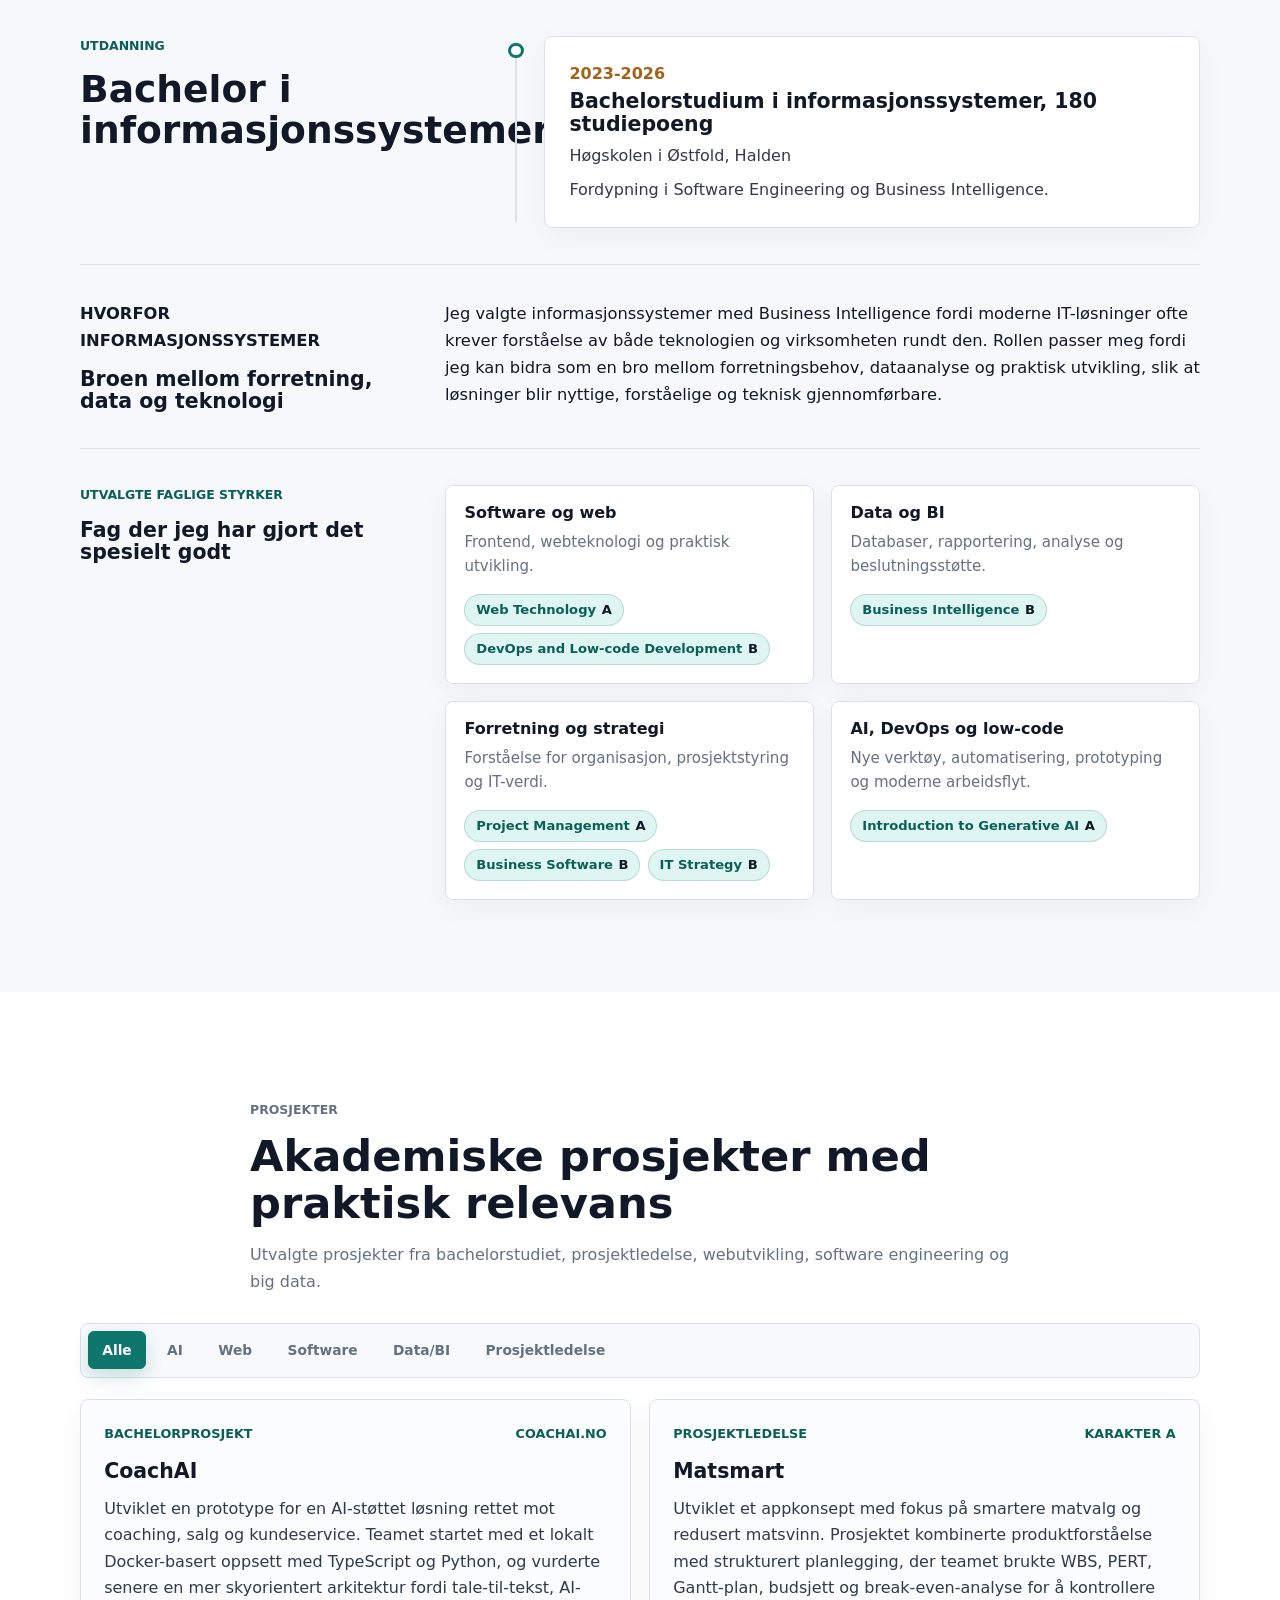
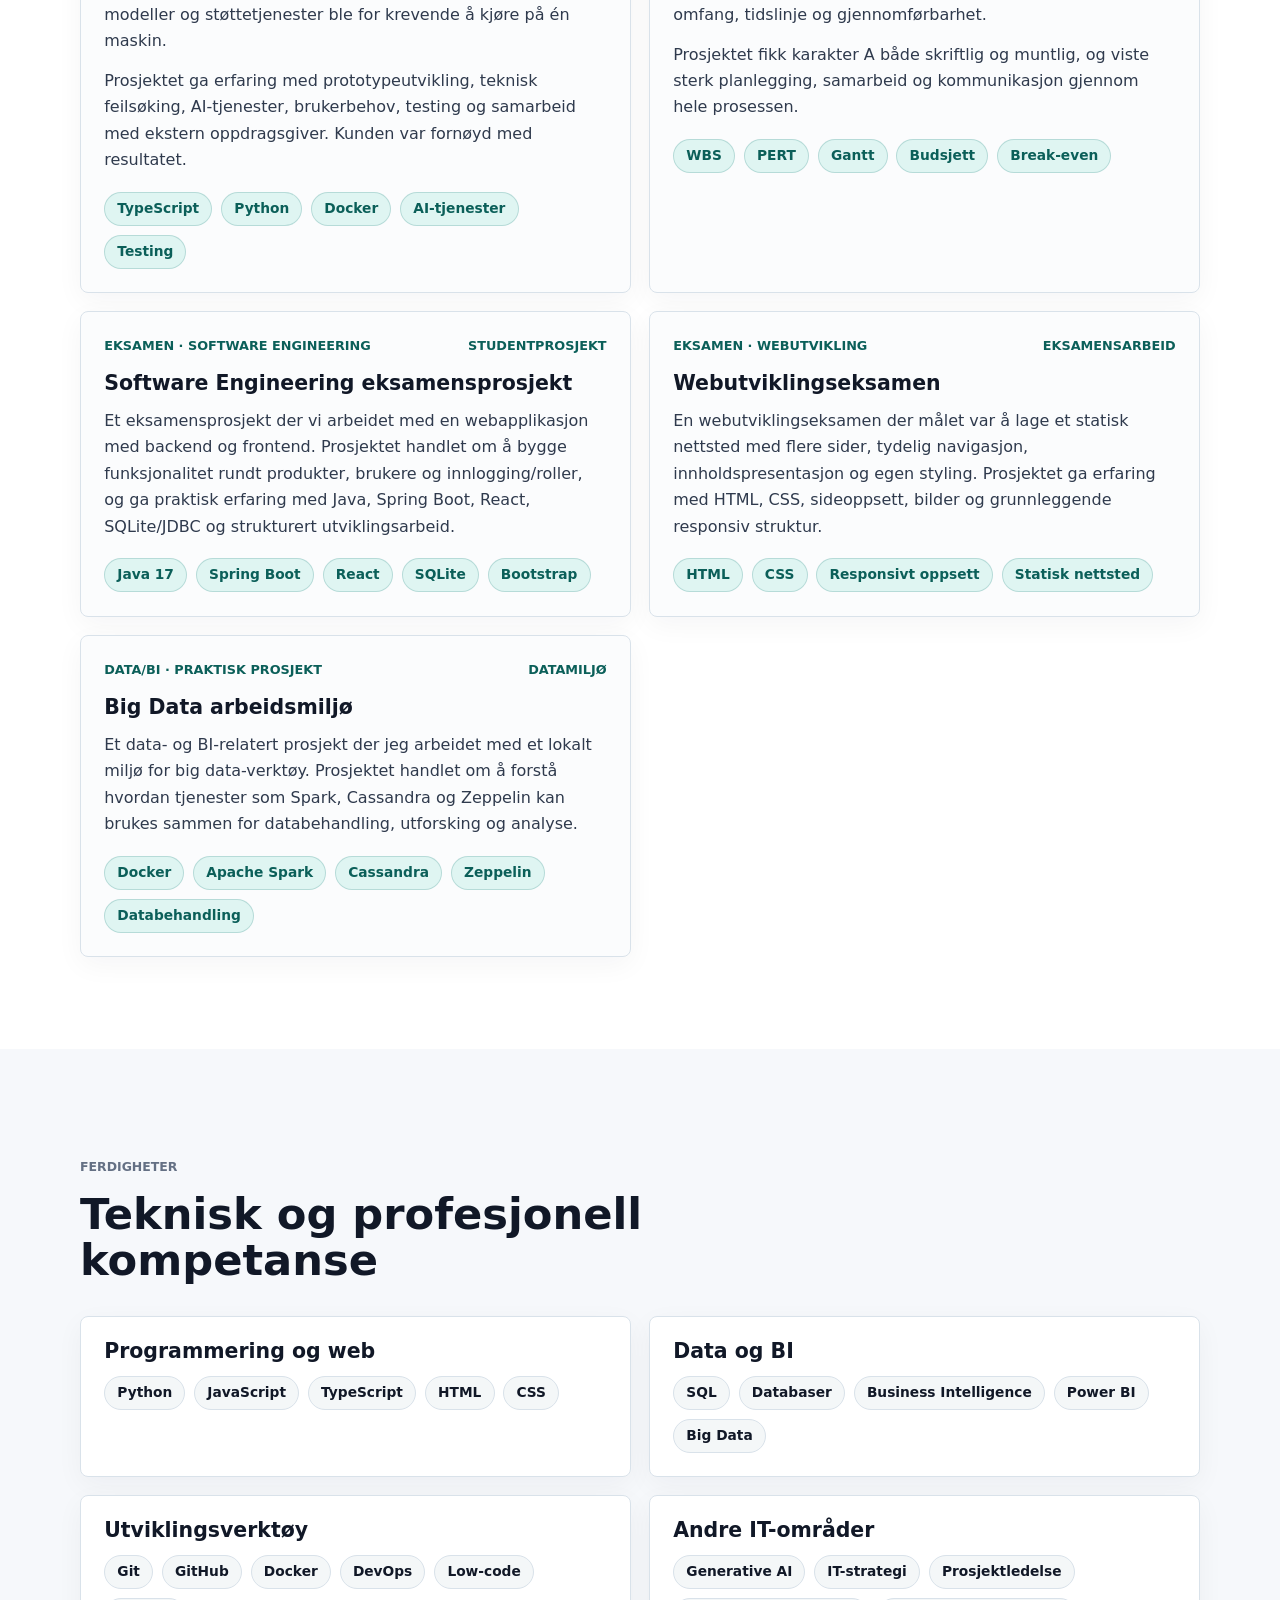
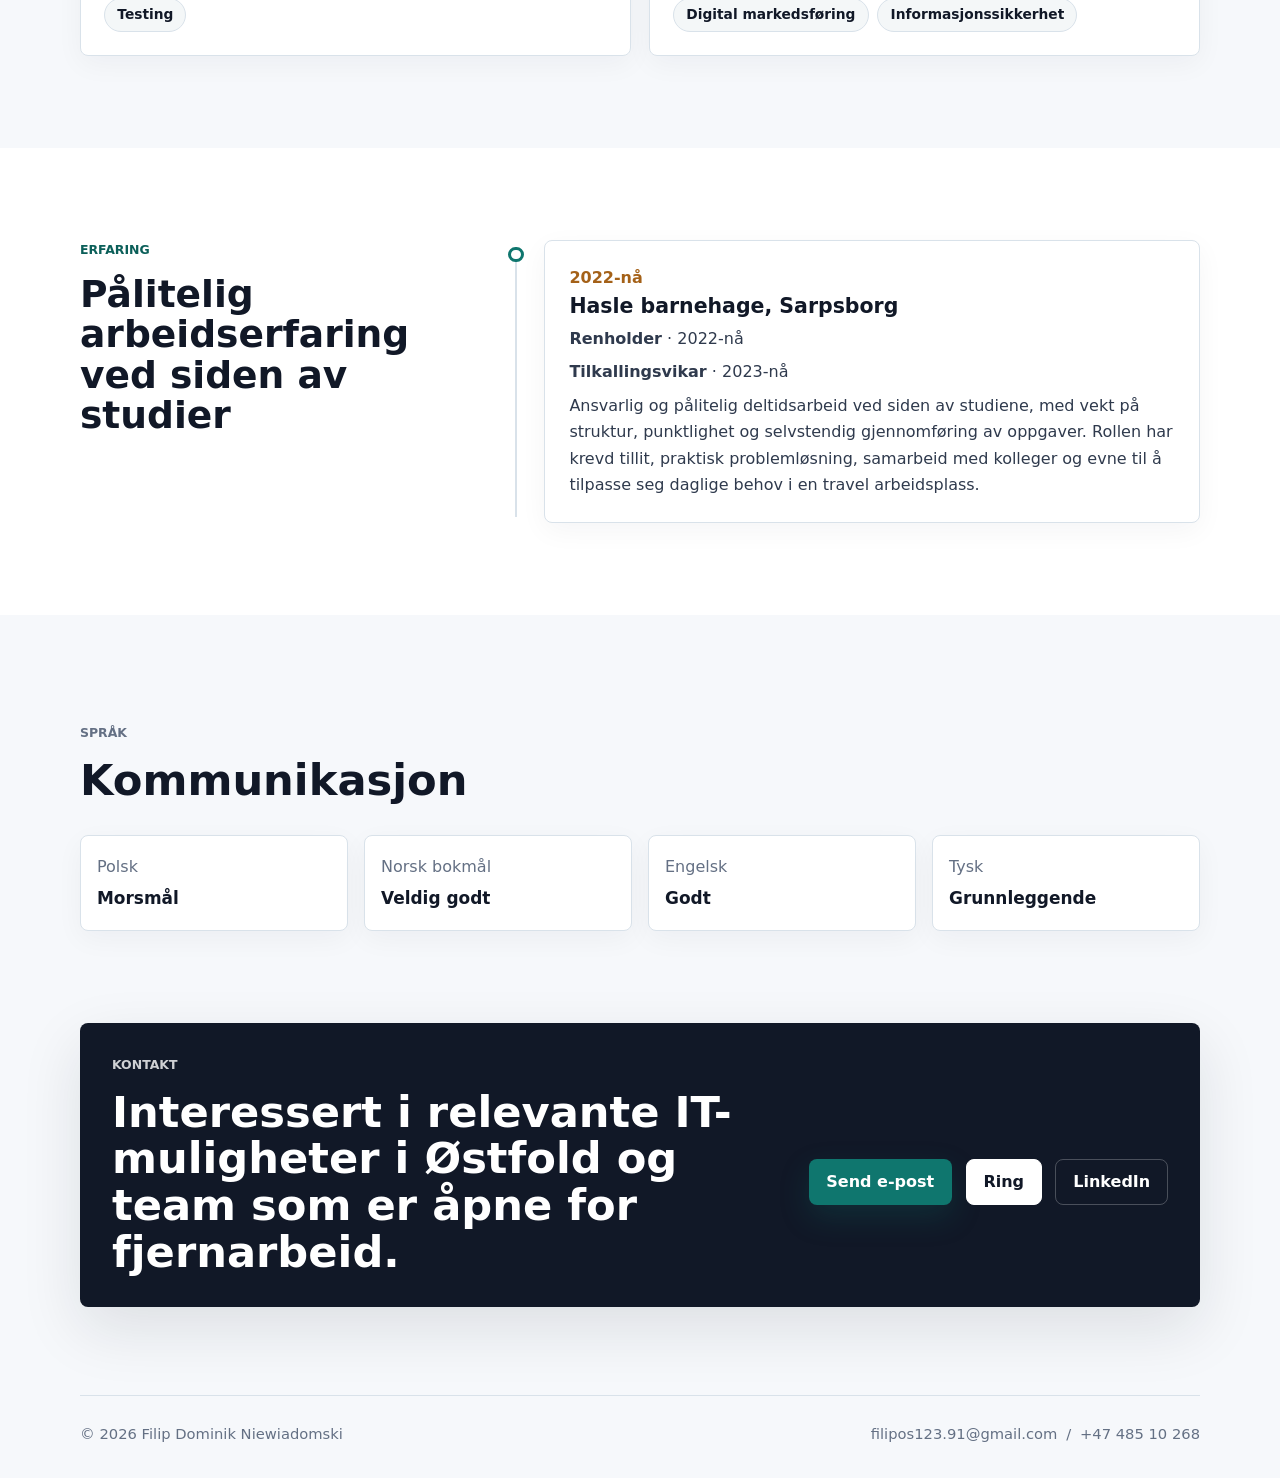
==== commit 25c383ae: "v4" ====
--- a/index.html
+++ b/index.html
@@ -57,12 +57,12 @@
     <main id="main">
       <section class="hero" id="top" aria-labelledby="hero-title">
         <div class="hero-content reveal">
-          <p class="eyebrow" data-i18n="hero_eyebrow">Tilgjengelig for juniorroller innen IT i Norge</p>
+          <p class="eyebrow" data-i18n="hero_eyebrow">Tilgjengelig for relevante IT-stillinger i Norge</p>
           <h1 id="hero-title">Filip Dominik Niewiadomski</h1>
           <p class="headline" data-i18n="hero_headline">Nyutdannet bachelor i informasjonssystemer</p>
           <p class="hero-intro" data-i18n="hero_intro">
             Jeg er nyutdannet innen informasjonssystemer fra Høgskolen i Østfold, med fordypning i Software Engineering
-            og Business Intelligence. Jeg ser etter juniorroller innen programvareutvikling, webutvikling, data,
+            og Business Intelligence. Jeg ser etter relevante stillinger innen programvareutvikling, webutvikling, data,
             Business Intelligence, IT-support, DevOps, low-code, testing eller andre IT-relaterte roller knyttet til
             utdanningen min.
           </p>
@@ -98,7 +98,7 @@
           </div>
           <div class="availability-card">
             <span class="status-dot" aria-hidden="true"></span>
-            <p data-i18n="availability_text">Åpen for juniorroller innen software, data, BI, DevOps, testing og IT-support.</p>
+            <p data-i18n="availability_text">Åpen for relevante roller innen software, data, BI, DevOps, testing og IT-support.</p>
           </div>
         </aside>
       </section>
@@ -107,7 +107,7 @@
         <div class="section-grid">
           <div class="section-heading reveal">
             <p class="eyebrow" data-i18n="profile_eyebrow">Profil</p>
-            <h2 id="profile-title" data-i18n="profile_title">Praktisk IT-bakgrunn med sterke akademiske resultater</h2>
+            <h2 id="profile-title" data-i18n="profile_title">Praktisk IT-profil med tydelige faglige styrker</h2>
           </div>
           <div class="profile-panel reveal">
             <p data-i18n="profile_text">
@@ -190,8 +190,8 @@
 
         <div class="academic-section reveal" aria-labelledby="academic-title">
           <div class="academic-intro">
-            <p class="eyebrow" data-i18n="academic_eyebrow">Sterke akademiske områder</p>
-            <h3 id="academic-title" data-i18n="academic_title">Utvalgte fagområder og resultater</h3>
+            <p class="eyebrow" data-i18n="academic_eyebrow">Utvalgte faglige styrker</p>
+            <h3 id="academic-title" data-i18n="academic_title">Fag der jeg har gjort det spesielt godt</h3>
           </div>
           <div class="academic-grid">
             <article class="academic-card">
@@ -207,7 +207,6 @@
               <p data-i18n="academic_data_text">Databaser, rapportering, analyse og beslutningsstøtte.</p>
               <div class="grade-list">
                 <span>Business Intelligence <strong>B</strong></span>
-                <span>Big Data</span>
               </div>
             </article>
             <article class="academic-card">
@@ -224,7 +223,6 @@
               <p data-i18n="academic_ai_text">Nye verktøy, automatisering, prototyping og moderne arbeidsflyt.</p>
               <div class="grade-list">
                 <span>Introduction to Generative AI <strong>A</strong></span>
-                <span>Testing</span>
               </div>
             </article>
           </div>
@@ -301,13 +299,13 @@
           <article class="project-card reveal" data-category="software web">
             <div class="project-topline">
               <span data-i18n="software_exam_type">Eksamen · software engineering</span>
-              <a href="https://github.com/lolofg/software_engineering" target="_blank" rel="noopener noreferrer">GitHub</a>
-            </div>
-            <h3 data-i18n="software_exam_title">Software Engineering Exam Project</h3>
+              <span data-i18n="project_student_work">Studentprosjekt</span>
+            </div>
+            <h3 data-i18n="software_exam_title">Software Engineering eksamensprosjekt</h3>
             <p data-i18n="software_exam_text">
-              Et eksamensprosjekt med Java 17, Spring Boot og en React-basert frontend. Repoet viser arbeid med
-              produkt-, bruker- og enhetsrelatert funksjonalitet, REST-lignende kontrollere, SQLite/JDBC og en separat
-              frontend med Bootstrap.
+              Et eksamensprosjekt der vi arbeidet med en webapplikasjon med backend og frontend. Prosjektet handlet om
+              å bygge funksjonalitet rundt produkter, brukere og innlogging/roller, og ga praktisk erfaring med Java,
+              Spring Boot, React, SQLite/JDBC og strukturert utviklingsarbeid.
             </p>
             <div class="tag-row" aria-label="Software Engineering teknologier" data-i18n-attr="aria-label:software_exam_tags_aria">
               <span>Java 17</span>
@@ -321,13 +319,13 @@
           <article class="project-card reveal" data-category="web">
             <div class="project-topline">
               <span data-i18n="web_exam_type">Eksamen · webutvikling</span>
-              <a href="https://github.com/Fifi987/Eksamen" target="_blank" rel="noopener noreferrer">GitHub</a>
-            </div>
-            <h3 data-i18n="web_exam_title">Web Development Exam</h3>
+              <span data-i18n="project_exam_work">Eksamensarbeid</span>
+            </div>
+            <h3 data-i18n="web_exam_title">Webutviklingseksamen</h3>
             <p data-i18n="web_exam_text">
-              En statisk fler-siders webutviklingseksamen bygget med HTML og CSS. Prosjektet inneholder blant annet
-              forside, om-side, produktside, bilder og lokal styling, og viser grunnleggende arbeid med struktur,
-              navigasjon og presentasjon på web.
+              En webutviklingseksamen der målet var å lage et statisk nettsted med flere sider, tydelig navigasjon,
+              innholdspresentasjon og egen styling. Prosjektet ga erfaring med HTML, CSS, sideoppsett, bilder og
+              grunnleggende responsiv struktur.
             </p>
             <div class="tag-row" aria-label="Web Development teknologier" data-i18n-attr="aria-label:web_exam_tags_aria">
               <span>HTML</span>
@@ -339,14 +337,14 @@
 
           <article class="project-card reveal" data-category="data">
             <div class="project-topline">
-              <span data-i18n="bigdata_type">Data/BI · big data</span>
-              <a href="https://github.com/fifieusz/Bigdata" target="_blank" rel="noopener noreferrer">GitHub</a>
-            </div>
-            <h3 data-i18n="bigdata_title">Big Data Repository</h3>
+              <span data-i18n="bigdata_type">Data/BI · praktisk prosjekt</span>
+              <span data-i18n="project_data_environment">Datamiljø</span>
+            </div>
+            <h3 data-i18n="bigdata_title">Big Data arbeidsmiljø</h3>
             <p data-i18n="bigdata_text">
-              Et big data-repo med Docker Compose-oppsett for Cassandra, Spark master/worker og Apache Zeppelin.
-              Prosjektet viser erfaring med lokale datamiljøer, containere og verktøy som brukes til databehandling og
-              analyse.
+              Et data- og BI-relatert prosjekt der jeg arbeidet med et lokalt miljø for big data-verktøy. Prosjektet
+              handlet om å forstå hvordan tjenester som Spark, Cassandra og Zeppelin kan brukes sammen for
+              databehandling, utforsking og analyse.
             </p>
             <div class="tag-row" aria-label="Big Data teknologier" data-i18n-attr="aria-label:bigdata_tags_aria">
               <span>Docker</span>
@@ -456,7 +454,7 @@
           <div>
             <p class="eyebrow" data-i18n="contact_eyebrow">Kontakt</p>
             <h2 id="contact-title" data-i18n="contact_title">
-              Interessert i junior IT-muligheter i Østfold og team som er åpne for fjernarbeid.
+              Interessert i relevante IT-muligheter i Østfold og team som er åpne for fjernarbeid.
             </h2>
           </div>
           <div class="contact-actions">
--- a/style.css
+++ b/style.css
@@ -528,6 +528,16 @@
   align-items: start;
 }
 
+.section-grid > *,
+.bridge-panel > *,
+.academic-section > *,
+.contact-card > *,
+.timeline,
+.timeline-item,
+.timeline-content {
+  min-width: 0;
+}
+
 .section-heading h2 {
   font-size: 2.35rem;
   overflow-wrap: normal;
@@ -722,6 +732,7 @@
 }
 
 .grade-list strong {
+  margin-left: 0.35rem;
   color: var(--navy);
 }
 
@@ -1107,6 +1118,11 @@
     font-size: 1.16rem;
   }
 
+  .section-heading h2 {
+    font-size: 2rem;
+    overflow-wrap: anywhere;
+  }
+
   .headline {
     font-size: 1.16rem;
   }
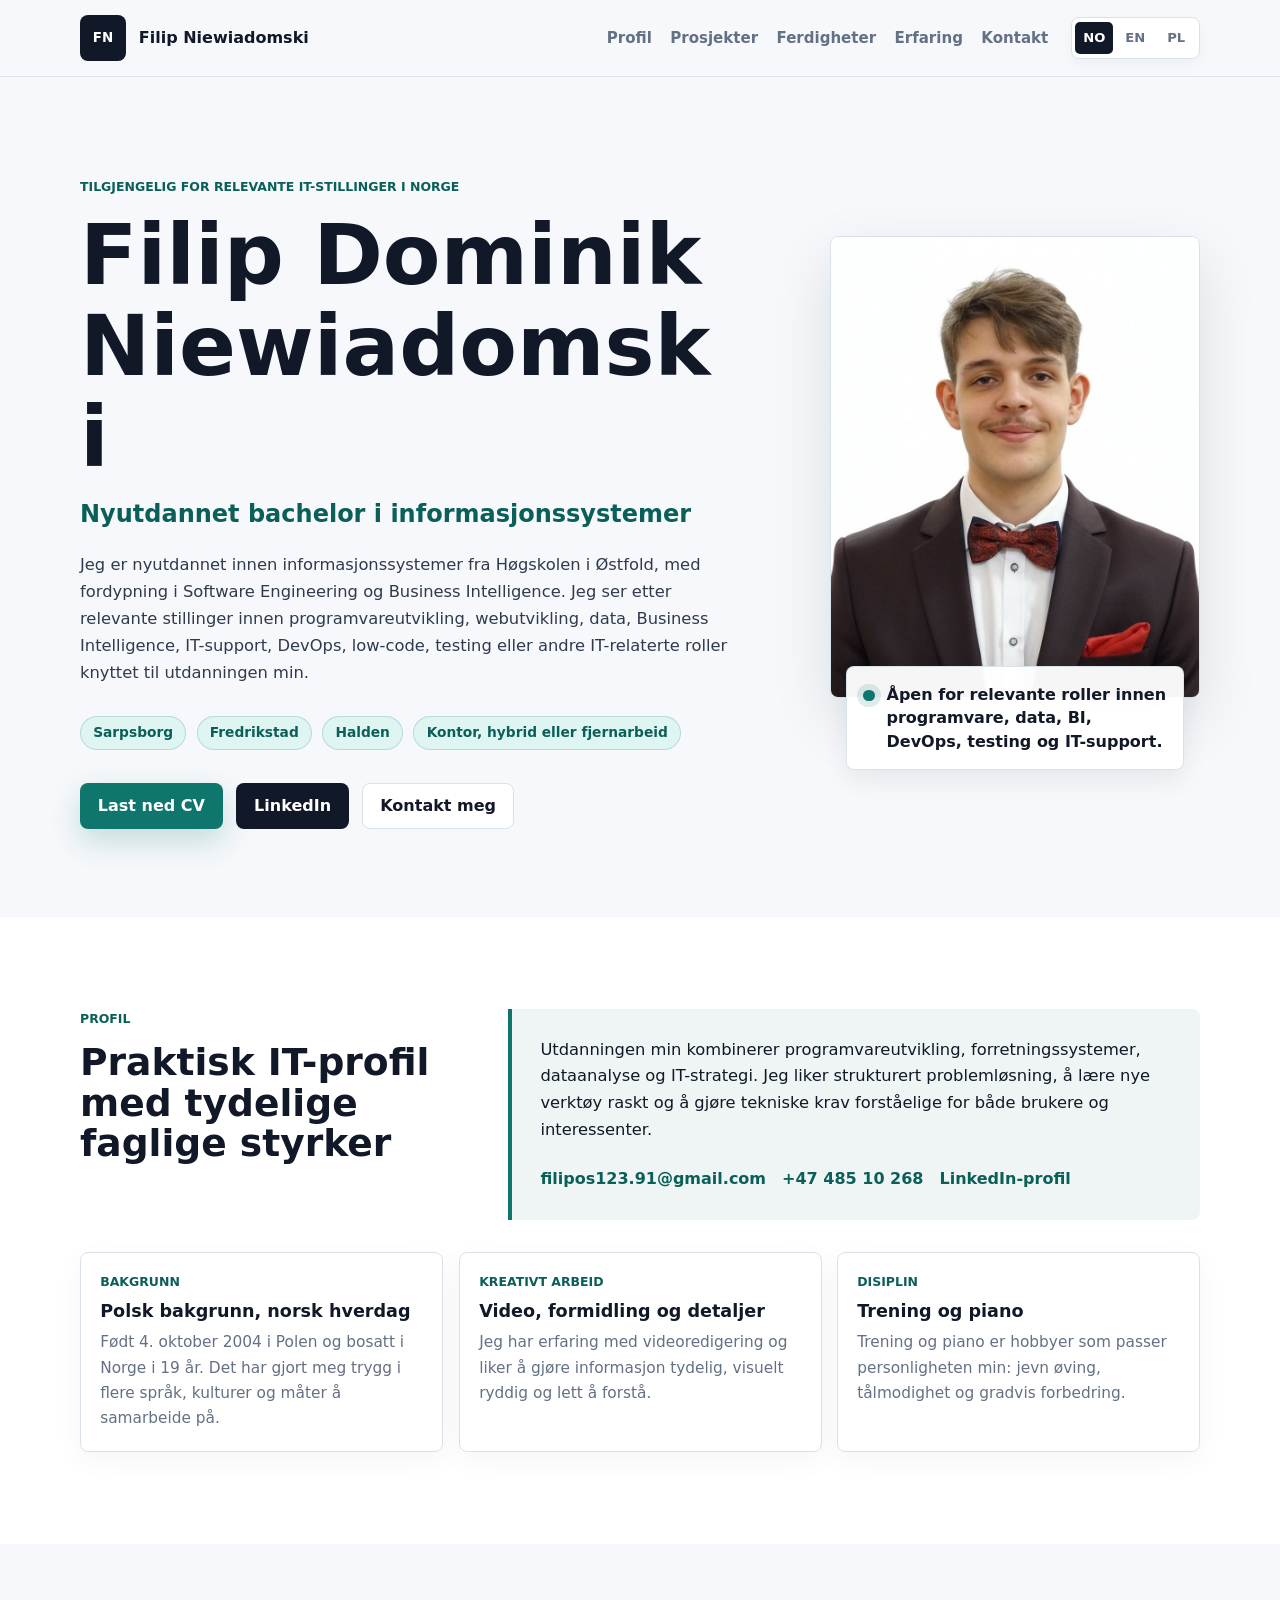
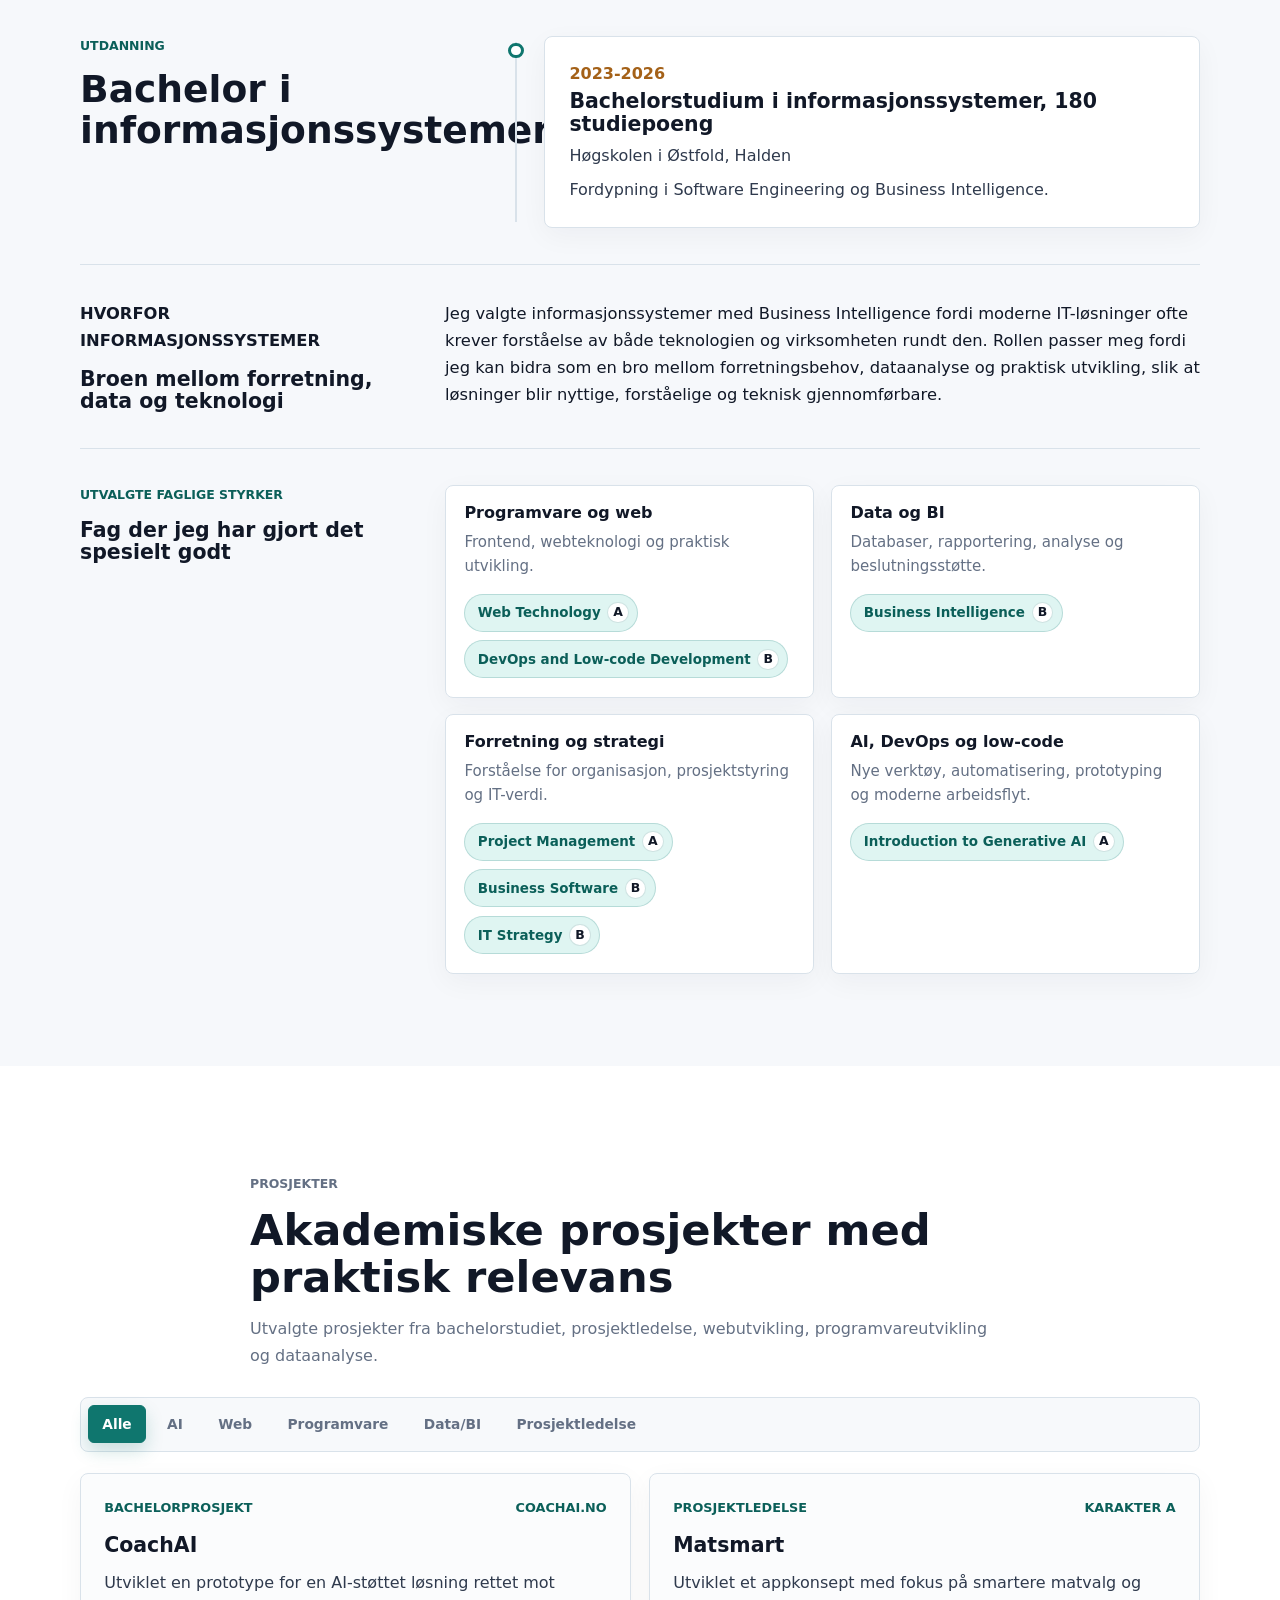
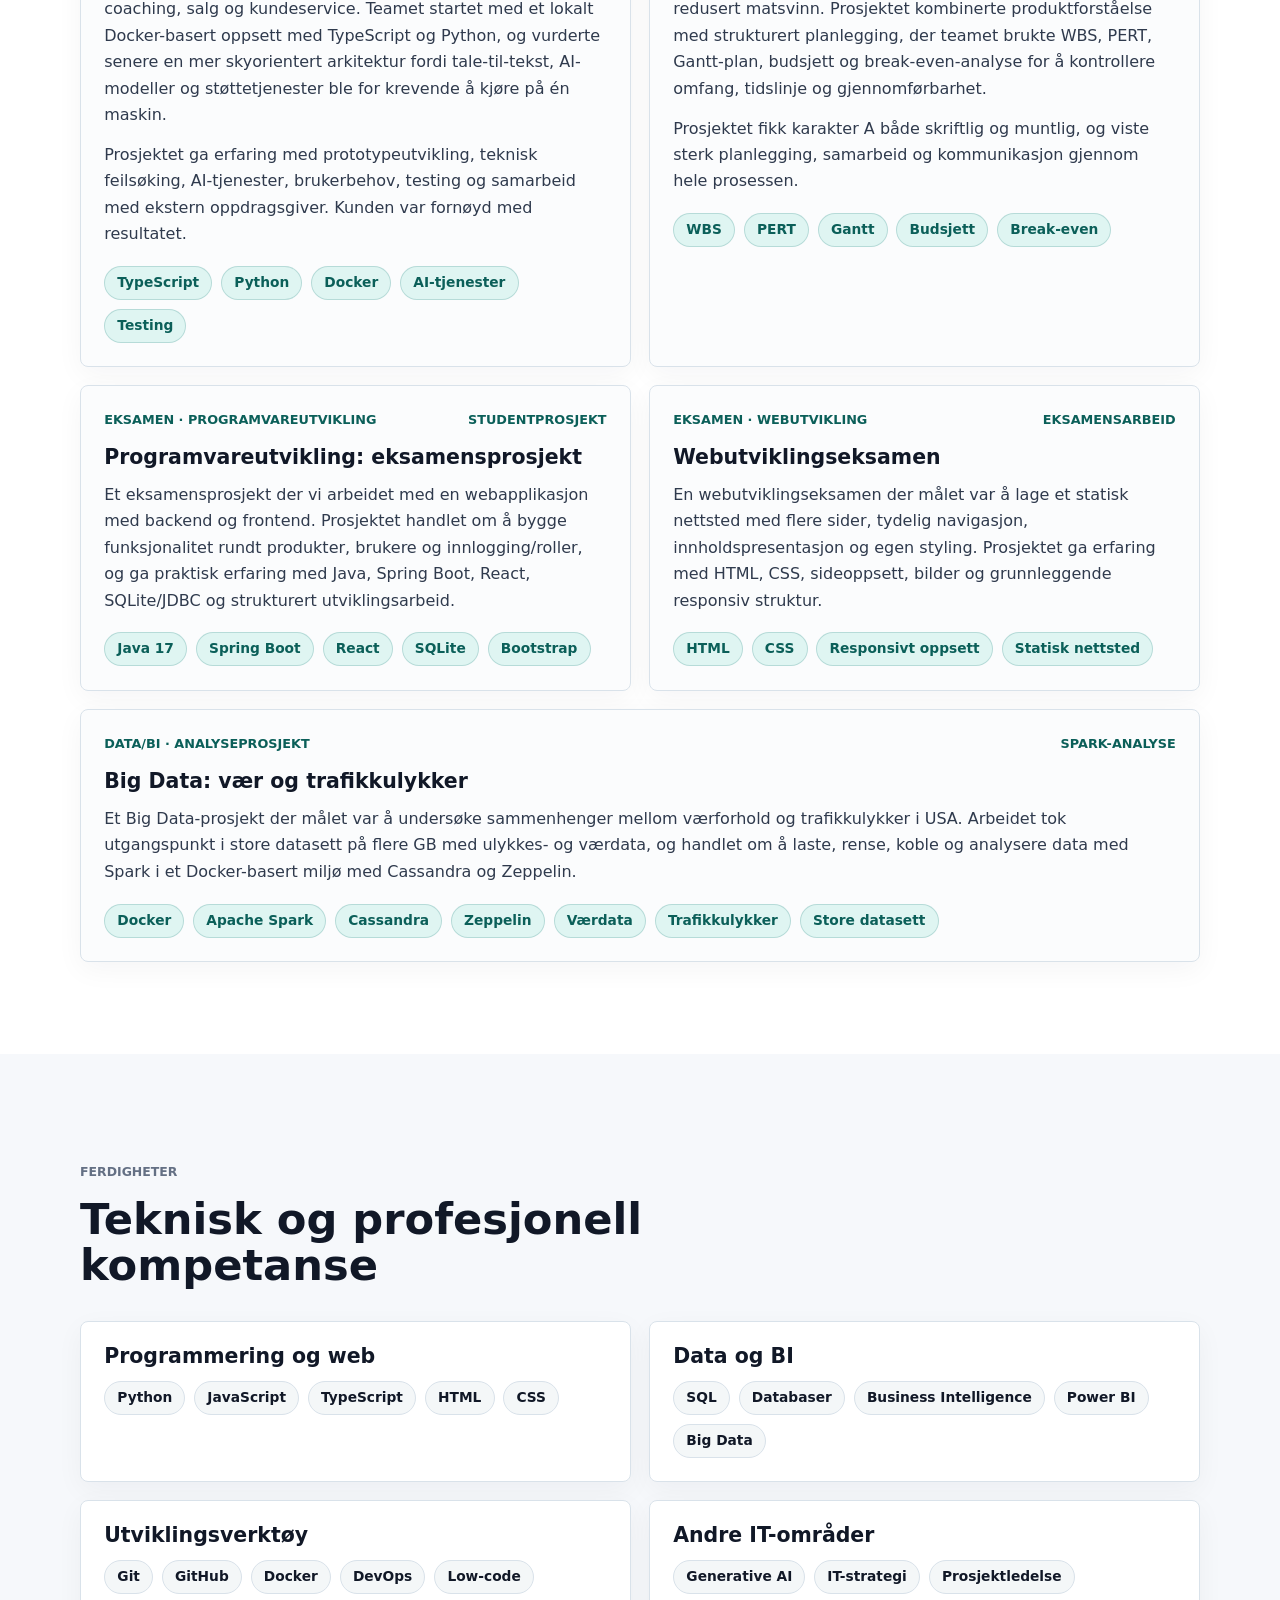
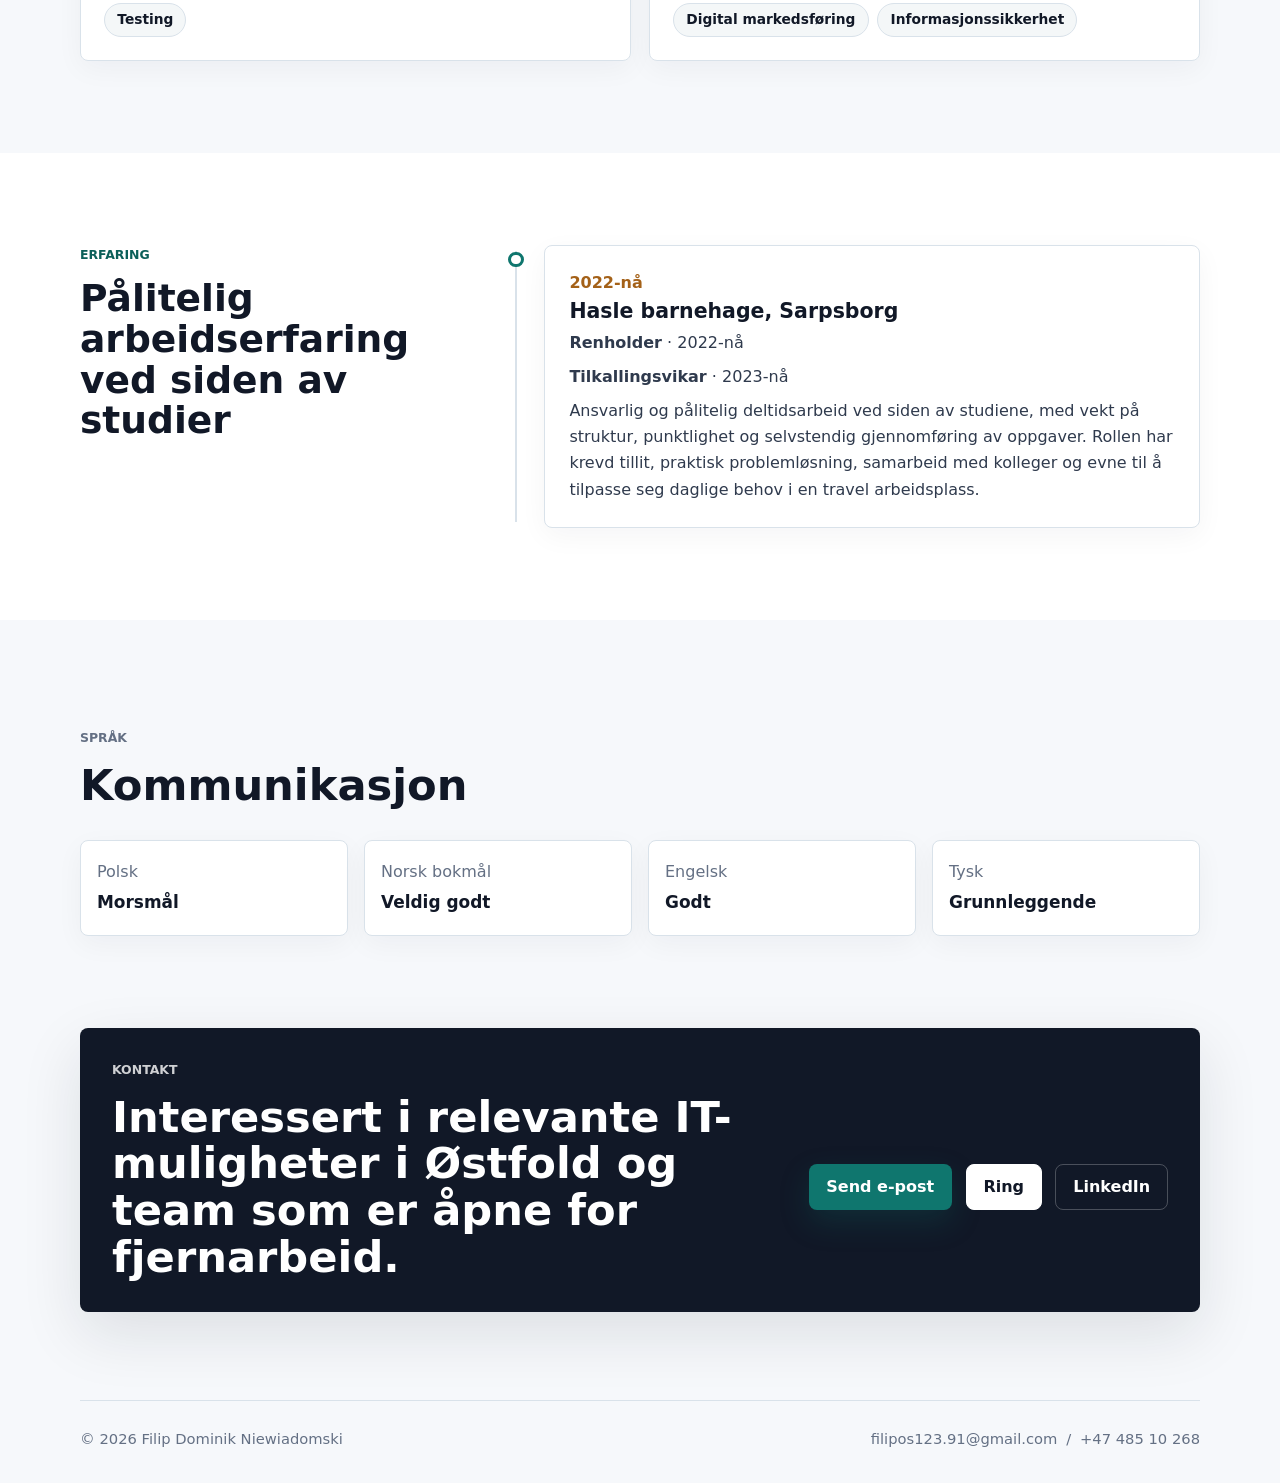
==== commit 2a5dc4a9: "v5" ====
--- a/index.html
+++ b/index.html
@@ -9,7 +9,7 @@
       data-i18n-attr="content:meta_description"
     />
     <title data-i18n="page_title">Filip Dominik Niewiadomski | Portefølje</title>
-    <link rel="stylesheet" href="style.css" />
+    <link rel="stylesheet" href="style.css?v=20260618" />
   </head>
   <body>
     <a class="skip-link" href="#main" data-i18n="skip_link">Gå til hovedinnhold</a>
@@ -98,7 +98,7 @@
           </div>
           <div class="availability-card">
             <span class="status-dot" aria-hidden="true"></span>
-            <p data-i18n="availability_text">Åpen for relevante roller innen software, data, BI, DevOps, testing og IT-support.</p>
+            <p data-i18n="availability_text">Åpen for relevante roller innen programvare, data, BI, DevOps, testing og IT-support.</p>
           </div>
         </aside>
       </section>
@@ -195,7 +195,7 @@
           </div>
           <div class="academic-grid">
             <article class="academic-card">
-              <h4 data-i18n="academic_software_title">Software og web</h4>
+              <h4 data-i18n="academic_software_title">Programvare og web</h4>
               <p data-i18n="academic_software_text">Frontend, webteknologi og praktisk utvikling.</p>
               <div class="grade-list">
                 <span>Web Technology <strong>A</strong></span>
@@ -234,16 +234,16 @@
           <p class="eyebrow" data-i18n="projects_eyebrow">Prosjekter</p>
           <h2 id="projects-title" data-i18n="projects_title">Akademiske prosjekter med praktisk relevans</h2>
           <p data-i18n="projects_intro">
-            Utvalgte prosjekter fra bachelorstudiet, prosjektledelse, webutvikling, software engineering og big data.
+            Utvalgte prosjekter fra bachelorstudiet, prosjektledelse, webutvikling, programvareutvikling og dataanalyse.
           </p>
         </div>
 
         <div class="project-tabs reveal" aria-label="Filtrer prosjekter" data-i18n-attr="aria-label:project_tabs_aria">
           <button class="project-tab is-active" type="button" data-filter="all" aria-pressed="true" data-i18n="filter_all">Alle</button>
-          <button class="project-tab" type="button" data-filter="ai" aria-pressed="false">AI</button>
-          <button class="project-tab" type="button" data-filter="web" aria-pressed="false">Web</button>
-          <button class="project-tab" type="button" data-filter="software" aria-pressed="false">Software</button>
-          <button class="project-tab" type="button" data-filter="data" aria-pressed="false">Data/BI</button>
+          <button class="project-tab" type="button" data-filter="ai" aria-pressed="false" data-i18n="filter_ai">AI</button>
+          <button class="project-tab" type="button" data-filter="web" aria-pressed="false" data-i18n="filter_web">Web</button>
+          <button class="project-tab" type="button" data-filter="software" aria-pressed="false" data-i18n="filter_software">Programvare</button>
+          <button class="project-tab" type="button" data-filter="data" aria-pressed="false" data-i18n="filter_data">Data/BI</button>
           <button class="project-tab" type="button" data-filter="pm" aria-pressed="false" data-i18n="filter_pm">Prosjektledelse</button>
         </div>
 
@@ -298,10 +298,10 @@
 
           <article class="project-card reveal" data-category="software web">
             <div class="project-topline">
-              <span data-i18n="software_exam_type">Eksamen · software engineering</span>
+              <span data-i18n="software_exam_type">Eksamen · programvareutvikling</span>
               <span data-i18n="project_student_work">Studentprosjekt</span>
             </div>
-            <h3 data-i18n="software_exam_title">Software Engineering eksamensprosjekt</h3>
+            <h3 data-i18n="software_exam_title">Programvareutvikling: eksamensprosjekt</h3>
             <p data-i18n="software_exam_text">
               Et eksamensprosjekt der vi arbeidet med en webapplikasjon med backend og frontend. Prosjektet handlet om
               å bygge funksjonalitet rundt produkter, brukere og innlogging/roller, og ga praktisk erfaring med Java,
@@ -335,23 +335,25 @@
             </div>
           </article>
 
-          <article class="project-card reveal" data-category="data">
+          <article class="project-card project-wide reveal" data-category="data">
             <div class="project-topline">
-              <span data-i18n="bigdata_type">Data/BI · praktisk prosjekt</span>
-              <span data-i18n="project_data_environment">Datamiljø</span>
-            </div>
-            <h3 data-i18n="bigdata_title">Big Data arbeidsmiljø</h3>
+              <span data-i18n="bigdata_type">Data/BI · analyseprosjekt</span>
+              <span data-i18n="project_data_environment">Spark-analyse</span>
+            </div>
+            <h3 data-i18n="bigdata_title">Big Data: vær og trafikkulykker</h3>
             <p data-i18n="bigdata_text">
-              Et data- og BI-relatert prosjekt der jeg arbeidet med et lokalt miljø for big data-verktøy. Prosjektet
-              handlet om å forstå hvordan tjenester som Spark, Cassandra og Zeppelin kan brukes sammen for
-              databehandling, utforsking og analyse.
+              Et Big Data-prosjekt der målet var å undersøke sammenhenger mellom værforhold og trafikkulykker i USA.
+              Arbeidet tok utgangspunkt i store datasett på flere GB med ulykkes- og værdata, og handlet om å laste,
+              rense, koble og analysere data med Spark i et Docker-basert miljø med Cassandra og Zeppelin.
             </p>
             <div class="tag-row" aria-label="Big Data teknologier" data-i18n-attr="aria-label:bigdata_tags_aria">
               <span>Docker</span>
               <span>Apache Spark</span>
               <span>Cassandra</span>
               <span>Zeppelin</span>
-              <span data-i18n="tag_data_processing">Databehandling</span>
+              <span data-i18n="tag_weather_data">Værdata</span>
+              <span data-i18n="tag_traffic_accidents">Trafikkulykker</span>
+              <span data-i18n="tag_large_datasets">Store datasett</span>
             </div>
           </article>
         </div>
@@ -481,6 +483,6 @@
       </div>
     </footer>
 
-    <script src="script.js"></script>
+    <script src="script.js?v=20260618"></script>
   </body>
 </html>
--- a/style.css
+++ b/style.css
@@ -722,18 +722,27 @@
 .grade-list {
   display: flex;
   flex-wrap: wrap;
-  gap: 0.45rem;
+  gap: 0.55rem;
 }
 
 .grade-list span {
-  min-height: 32px;
-  padding: 0.32rem 0.68rem;
-  font-size: 0.82rem;
+  gap: 0.42rem;
+  min-height: 38px;
+  padding: 0.4rem 0.52rem 0.4rem 0.78rem;
+  font-size: 0.84rem;
 }
 
 .grade-list strong {
-  margin-left: 0.35rem;
+  display: inline-grid;
+  min-width: 1.35rem;
+  min-height: 1.35rem;
+  place-items: center;
+  border: 1px solid rgba(15, 118, 110, 0.2);
+  border-radius: 999px;
+  background: #fff;
   color: var(--navy);
+  font-size: 0.78rem;
+  line-height: 1;
 }
 
 .project-tabs {
@@ -802,6 +811,10 @@
 
 .project-featured {
   min-height: 100%;
+}
+
+.project-wide {
+  grid-column: 1 / -1;
 }
 
 .project-card.is-hiding {
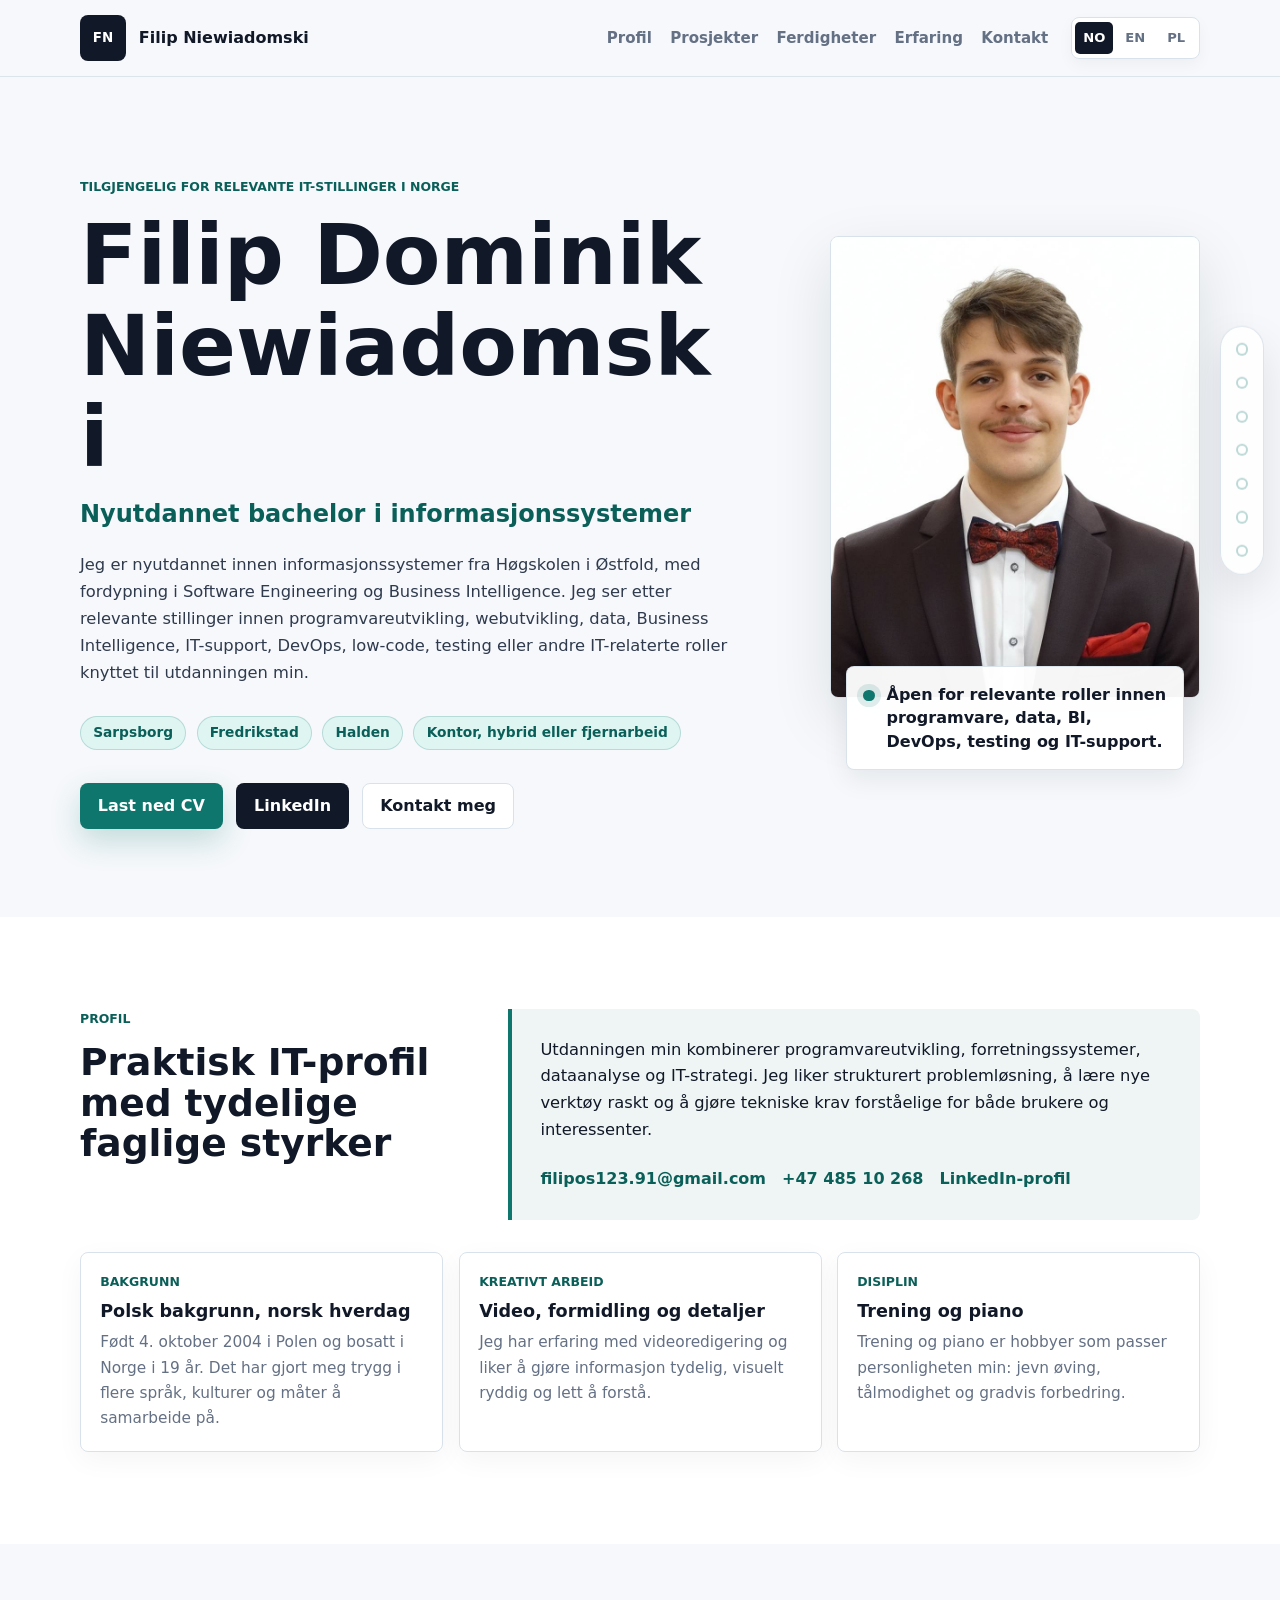
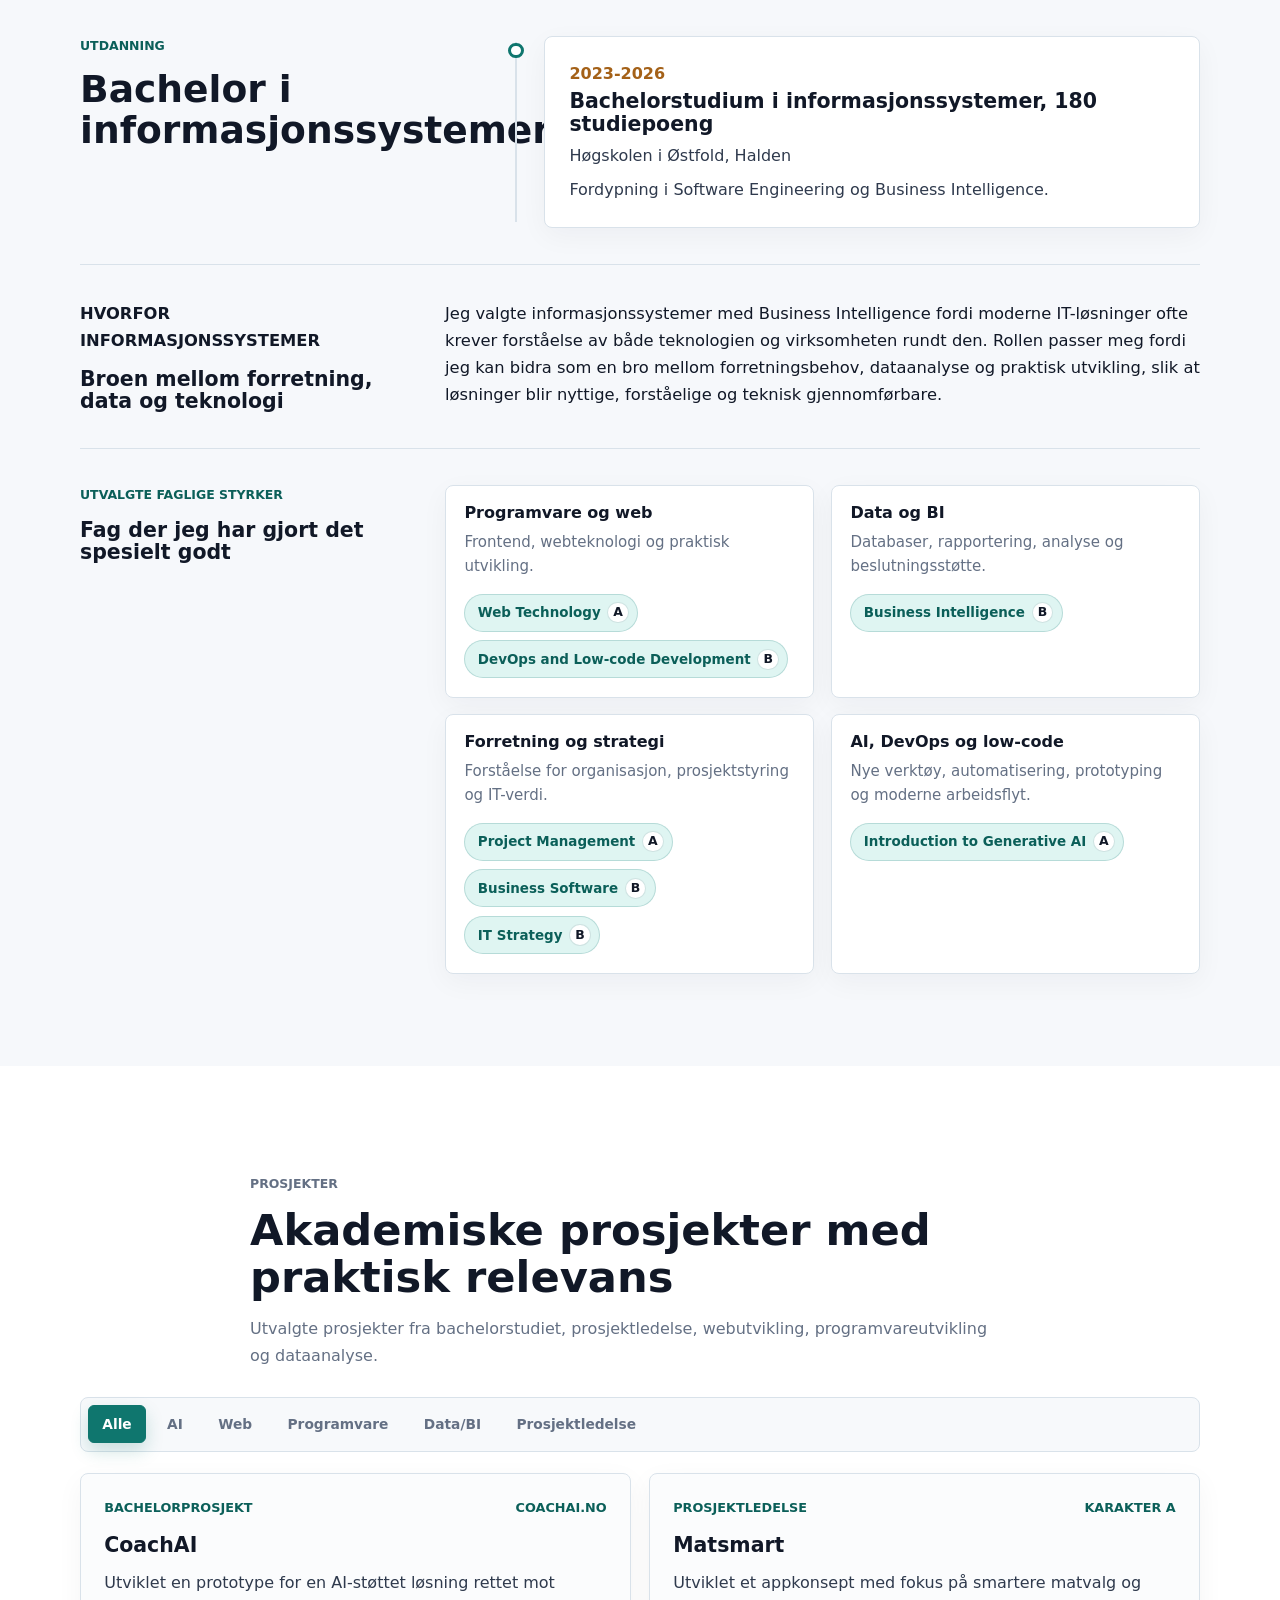
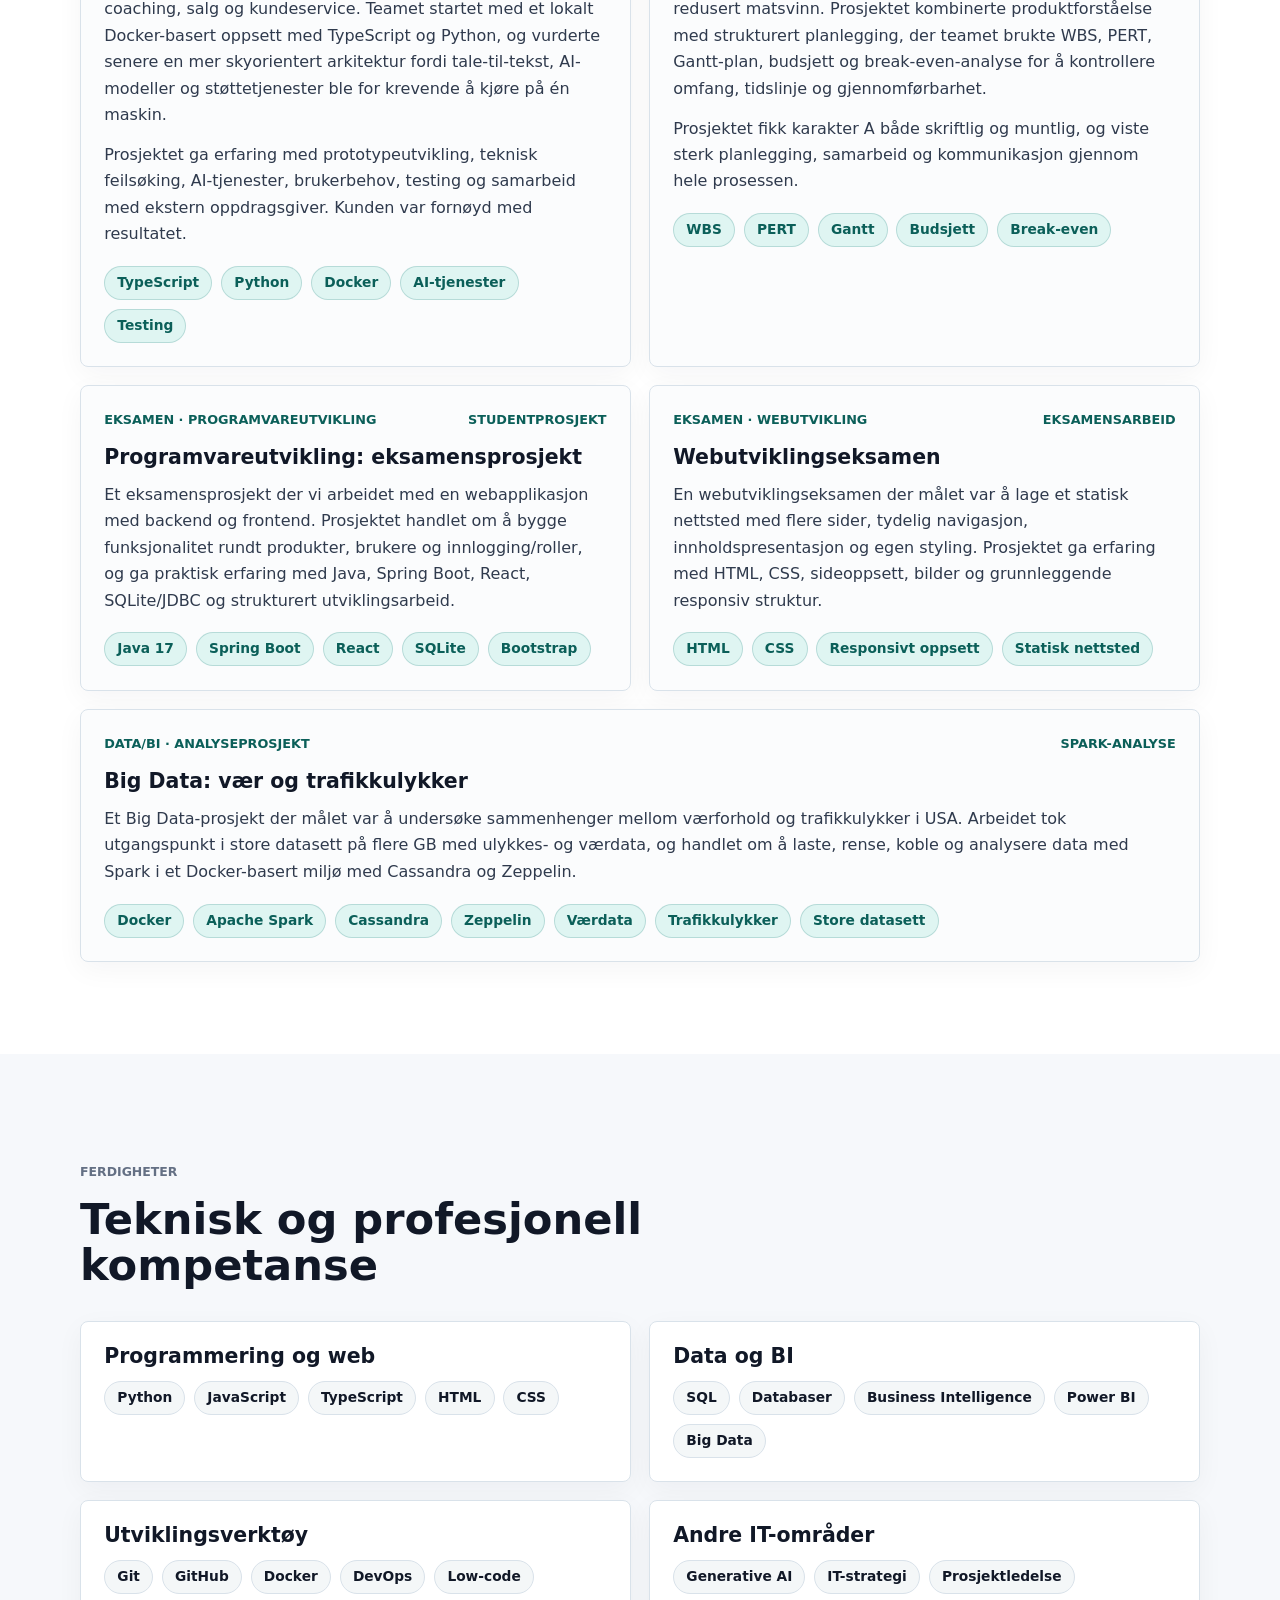
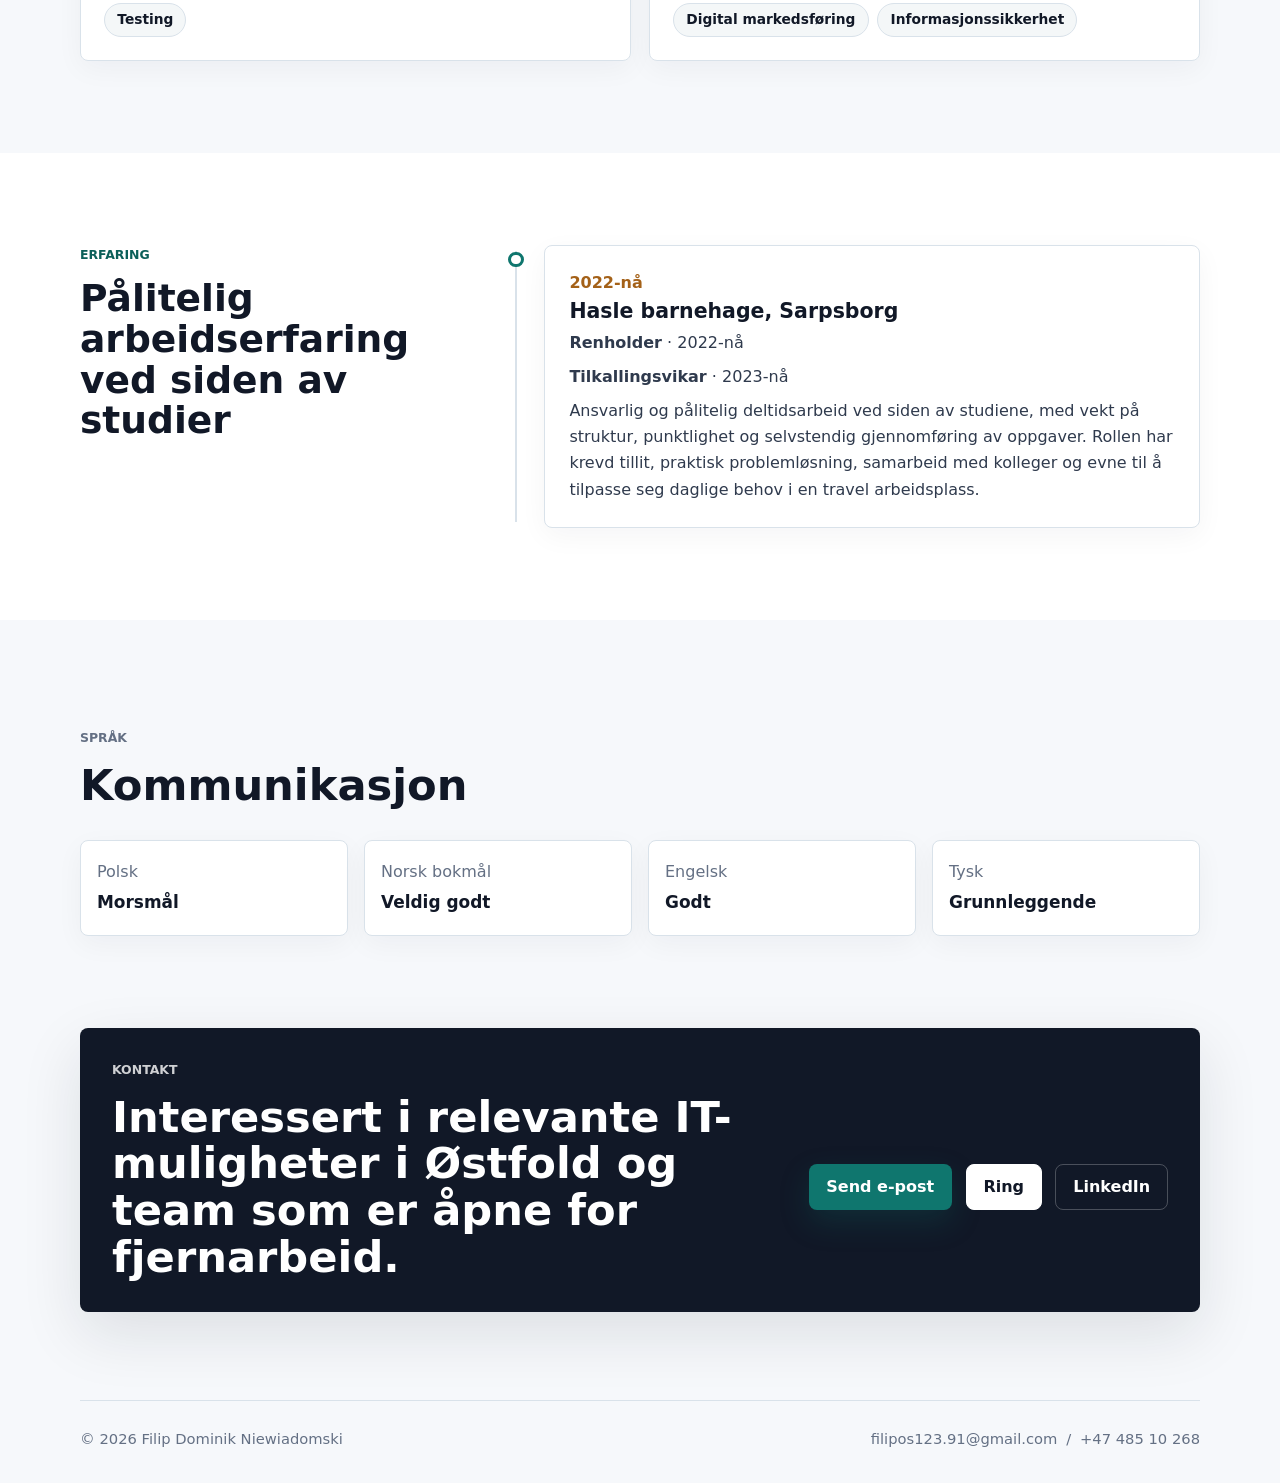
==== commit fb6488c6: "v6" ====
--- a/index.html
+++ b/index.html
@@ -38,11 +38,11 @@
 
         <div class="nav-menu" id="nav-menu" data-nav-menu>
           <div class="nav-links">
-            <a href="#profile" data-i18n="nav_profile">Profil</a>
-            <a href="#projects" data-i18n="nav_projects">Prosjekter</a>
-            <a href="#skills" data-i18n="nav_skills">Ferdigheter</a>
-            <a href="#experience" data-i18n="nav_experience">Erfaring</a>
-            <a href="#contact" data-i18n="nav_contact">Kontakt</a>
+            <a href="#profile" data-section-link="profile" data-i18n="nav_profile">Profil</a>
+            <a href="#projects" data-section-link="projects" data-i18n="nav_projects">Prosjekter</a>
+            <a href="#skills" data-section-link="skills" data-i18n="nav_skills">Ferdigheter</a>
+            <a href="#experience" data-section-link="experience" data-i18n="nav_experience">Erfaring</a>
+            <a href="#contact" data-section-link="contact" data-i18n="nav_contact">Kontakt</a>
           </div>
 
           <div class="language-switcher" aria-label="Velg språk" data-i18n-attr="aria-label:language_aria">
@@ -53,6 +53,16 @@
         </div>
       </nav>
     </header>
+
+    <nav class="section-rail" aria-label="Seksjonsnavigasjon" data-i18n-attr="aria-label:section_rail_aria">
+      <a href="#profile" data-section-link="profile"><span data-i18n="rail_profile">Profil</span></a>
+      <a href="#education" data-section-link="education"><span data-i18n="rail_education">Utdanning</span></a>
+      <a href="#projects" data-section-link="projects"><span data-i18n="rail_projects">Prosjekter</span></a>
+      <a href="#skills" data-section-link="skills"><span data-i18n="rail_skills">Ferdigheter</span></a>
+      <a href="#experience" data-section-link="experience"><span data-i18n="rail_experience">Erfaring</span></a>
+      <a href="#languages" data-section-link="languages"><span data-i18n="rail_languages">Språk</span></a>
+      <a href="#contact" data-section-link="contact"><span data-i18n="rail_contact">Kontakt</span></a>
+    </nav>
 
     <main id="main">
       <section class="hero" id="top" aria-labelledby="hero-title">
--- a/style.css
+++ b/style.css
@@ -182,13 +182,19 @@
 }
 
 .nav-links a:hover,
-.nav-links a:focus-visible {
+.nav-links a:focus-visible,
+.nav-links a.is-active {
   color: var(--ink);
 }
 
 .nav-links a:hover::after,
-.nav-links a:focus-visible::after {
+.nav-links a:focus-visible::after,
+.nav-links a.is-active::after {
   transform: scaleX(1);
+}
+
+.section-rail {
+  display: none;
 }
 
 .language-switcher {
@@ -980,6 +986,83 @@
   will-change: transform;
 }
 
+@media (min-width: 1280px) {
+  .section-rail {
+    position: fixed;
+    top: 50%;
+    right: 1rem;
+    z-index: 40;
+    display: grid;
+    gap: 0.25rem;
+    border: 1px solid rgba(217, 226, 234, 0.92);
+    border-radius: 999px;
+    background: rgba(255, 255, 255, 0.86);
+    padding: 0.48rem 0.38rem;
+    box-shadow: 0 18px 44px rgba(17, 24, 39, 0.1);
+    transform: translateY(-50%);
+    backdrop-filter: blur(14px);
+  }
+
+  .section-rail a {
+    position: relative;
+    display: grid;
+    width: 1.85rem;
+    height: 1.85rem;
+    place-items: center;
+    border-radius: 999px;
+    color: var(--muted);
+    outline-offset: 4px;
+  }
+
+  .section-rail a::before {
+    width: 0.52rem;
+    height: 0.52rem;
+    border: 2px solid rgba(15, 118, 110, 0.28);
+    border-radius: 999px;
+    background: #fff;
+    content: "";
+    transition: border-color 180ms ease, background 180ms ease, box-shadow 180ms ease, transform 180ms ease;
+  }
+
+  .section-rail span {
+    position: absolute;
+    right: 2.45rem;
+    max-width: 11rem;
+    border: 1px solid rgba(217, 226, 234, 0.9);
+    border-radius: 999px;
+    background: rgba(255, 255, 255, 0.96);
+    padding: 0.38rem 0.62rem;
+    box-shadow: 0 12px 28px rgba(17, 24, 39, 0.1);
+    color: var(--navy);
+    font-size: 0.72rem;
+    font-weight: 850;
+    letter-spacing: 0;
+    line-height: 1;
+    opacity: 0;
+    pointer-events: none;
+    text-transform: uppercase;
+    transform: translateX(6px);
+    transition: opacity 180ms ease, transform 180ms ease;
+    white-space: nowrap;
+  }
+
+  .section-rail a:hover::before,
+  .section-rail a:focus-visible::before,
+  .section-rail a.is-active::before {
+    border-color: var(--accent);
+    background: var(--accent);
+    box-shadow: 0 0 0 5px rgba(15, 118, 110, 0.12);
+    transform: scale(1.08);
+  }
+
+  .section-rail a:hover span,
+  .section-rail a:focus-visible span,
+  .section-rail a.is-active span {
+    opacity: 1;
+    transform: translateX(0);
+  }
+}
+
 @media (prefers-reduced-motion: reduce) {
   *,
   *::before,
@@ -1013,6 +1096,8 @@
     left: 1rem;
     max-width: calc(100vw - 2rem);
     display: grid;
+    align-items: stretch;
+    justify-content: stretch;
     gap: 0.55rem;
     border: 1px solid var(--line);
     border-radius: var(--radius);
@@ -1044,7 +1129,8 @@
   }
 
   .nav-links a:hover,
-  .nav-links a:focus-visible {
+  .nav-links a:focus-visible,
+  .nav-links a.is-active {
     background: var(--surface-alt);
   }
 
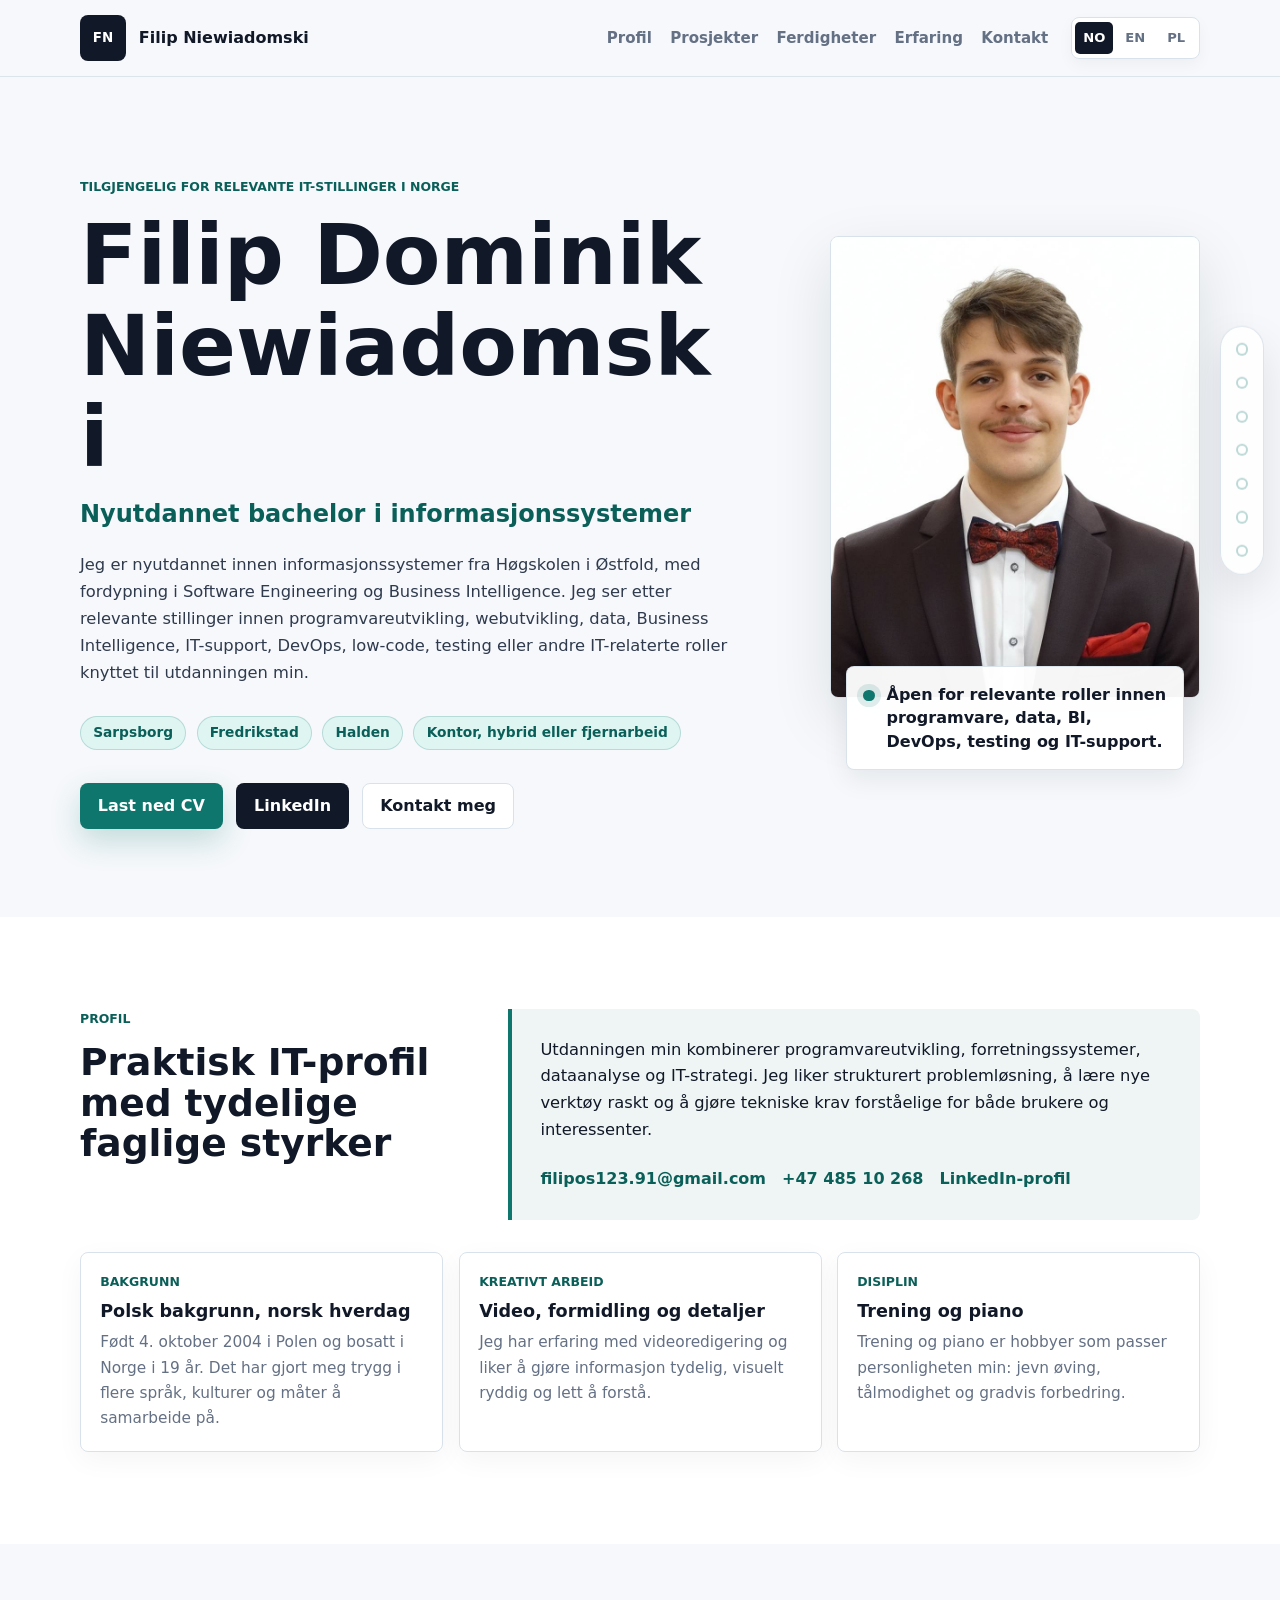
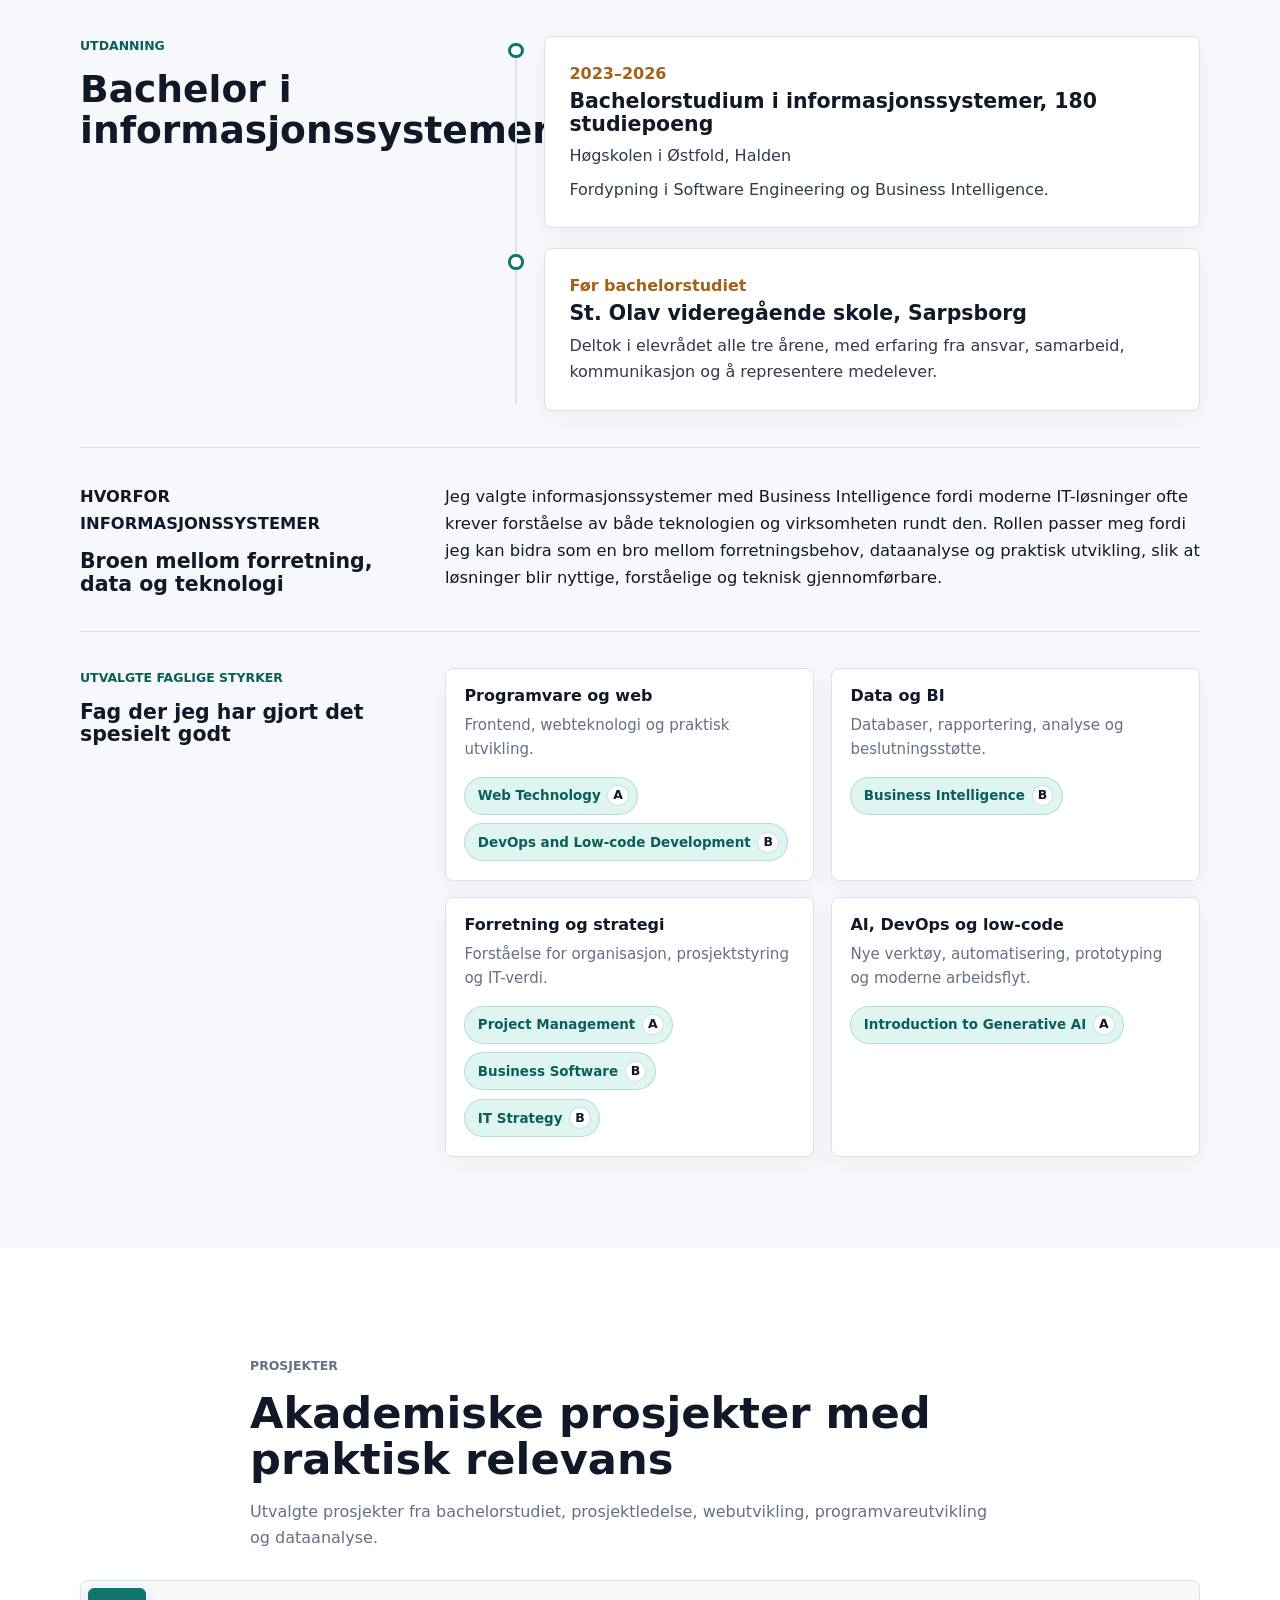
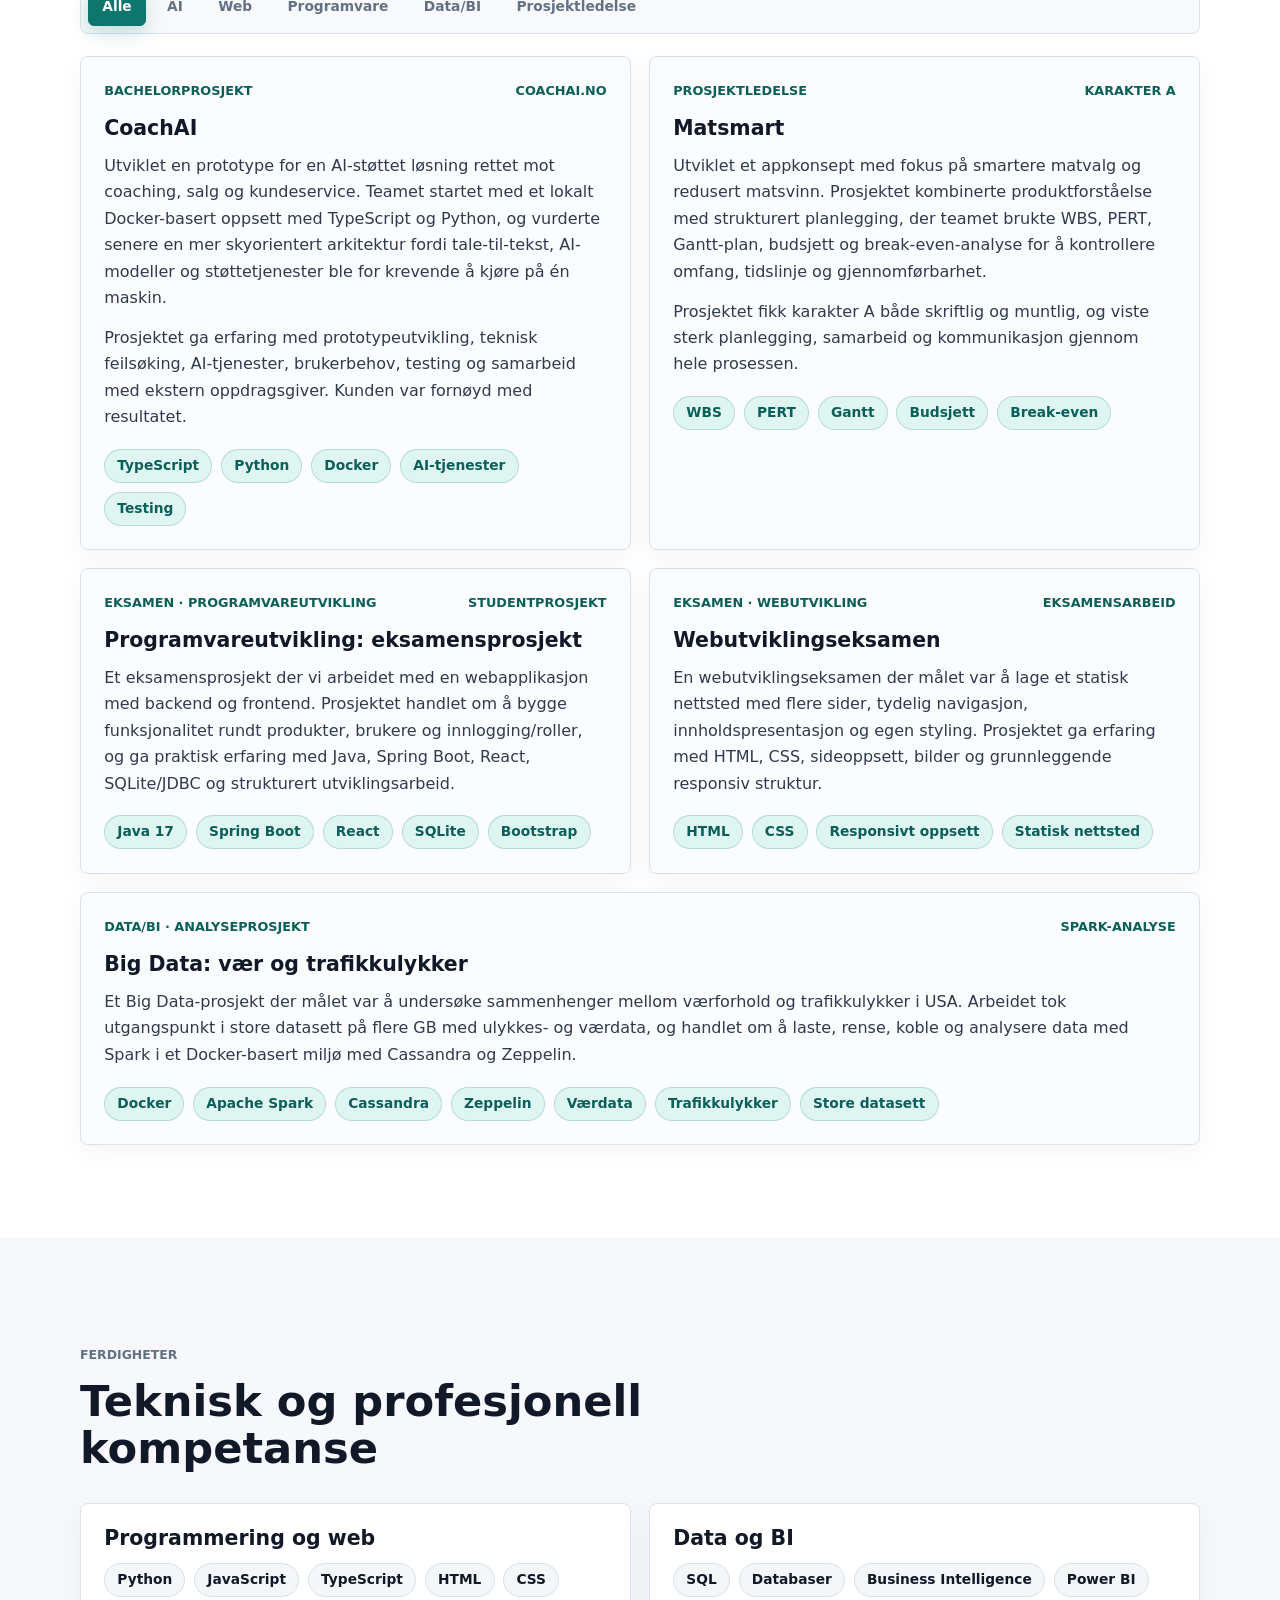
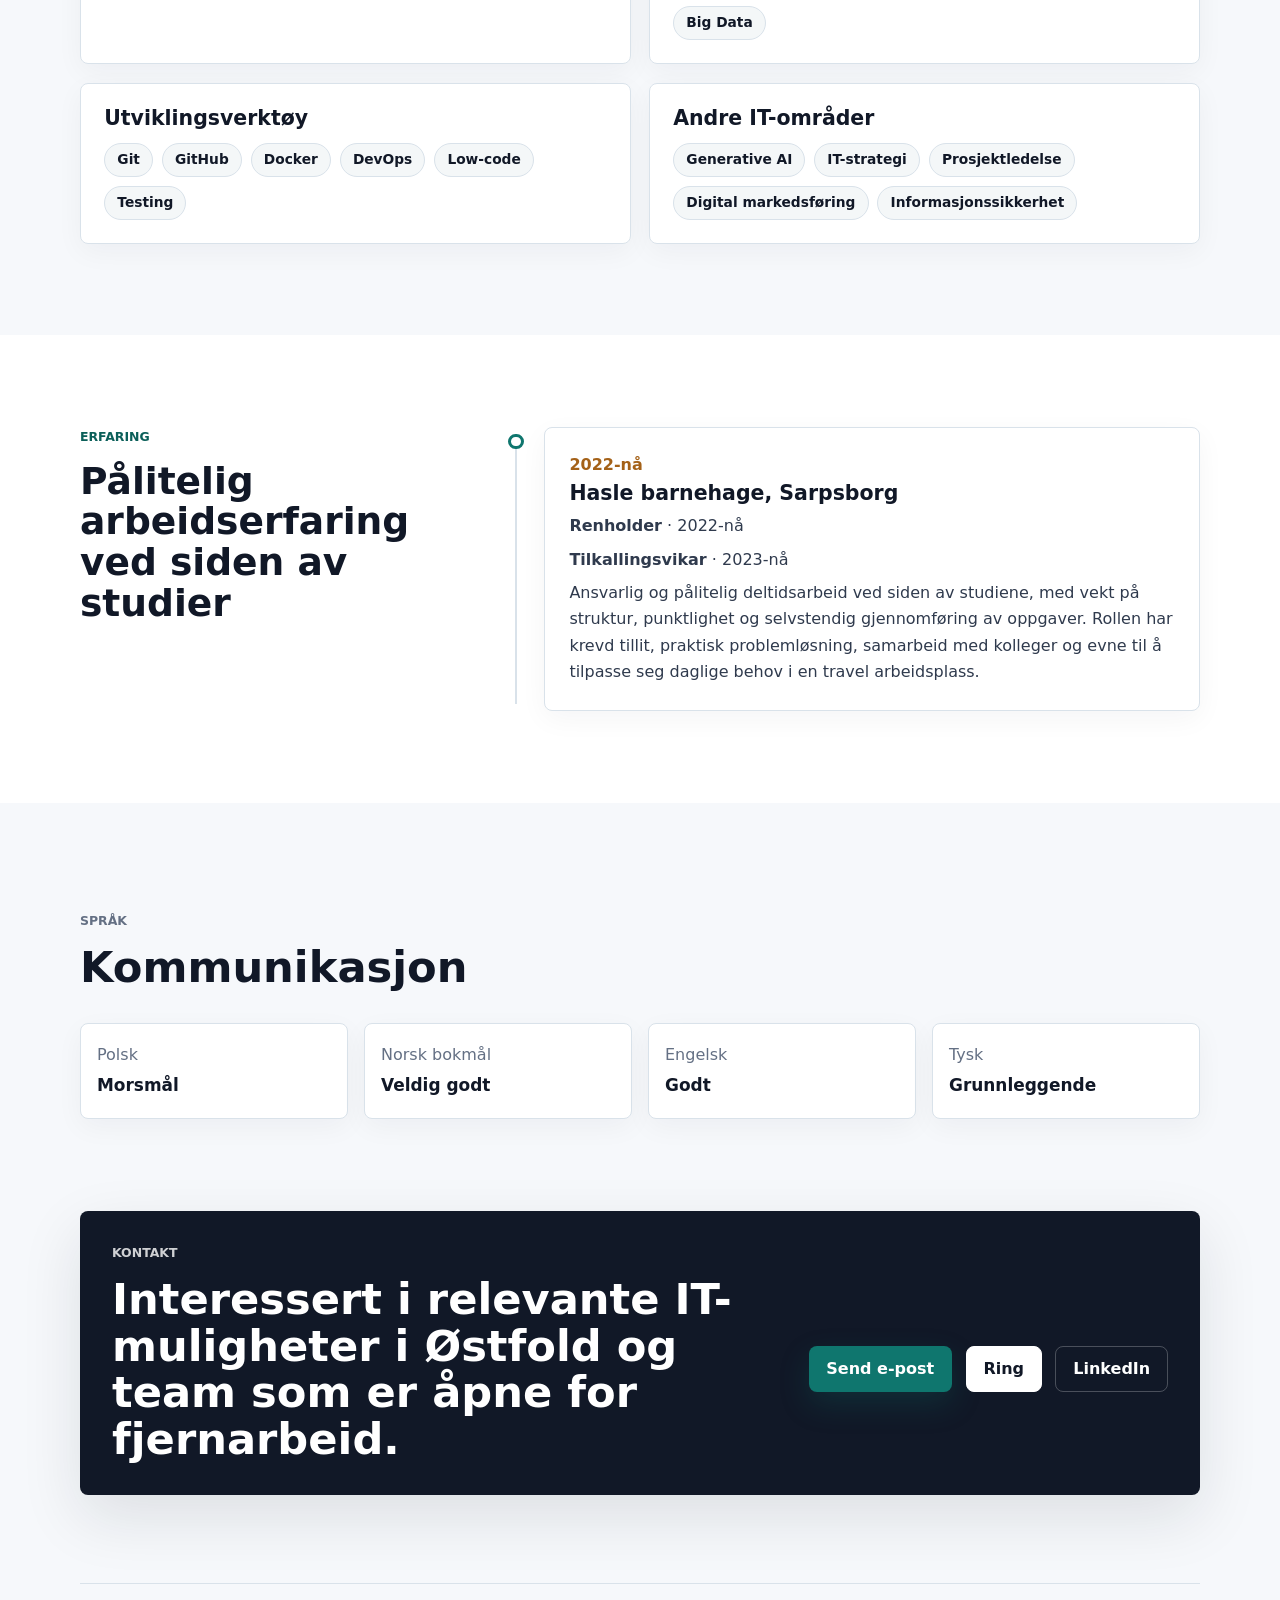
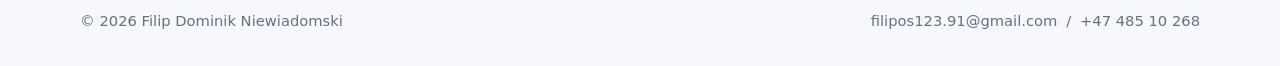
==== commit 9b28c895: "v8" ====
--- a/index.html
+++ b/index.html
@@ -176,10 +176,20 @@
             <article class="timeline-item">
               <div class="timeline-marker" aria-hidden="true"></div>
               <div class="timeline-content">
-                <p class="period">2023-2026</p>
+                <p class="period">2023–2026</p>
                 <h3 data-i18n="education_degree">Bachelorstudium i informasjonssystemer, 180 studiepoeng</h3>
                 <p data-i18n="education_school">Høgskolen i Østfold, Halden</p>
                 <p data-i18n="education_specialization">Fordypning i Software Engineering og Business Intelligence.</p>
+              </div>
+            </article>
+            <article class="timeline-item">
+              <div class="timeline-marker" aria-hidden="true"></div>
+              <div class="timeline-content">
+                <p class="period" data-i18n="education_highschool_period">Før bachelorstudiet</p>
+                <h3 data-i18n="education_highschool_title">St. Olav videregående skole, Sarpsborg</h3>
+                <p data-i18n="education_highschool_text">
+                  Deltok i elevrådet alle tre årene, med erfaring fra ansvar, samarbeid, kommunikasjon og å representere medelever.
+                </p>
               </div>
             </article>
           </div>
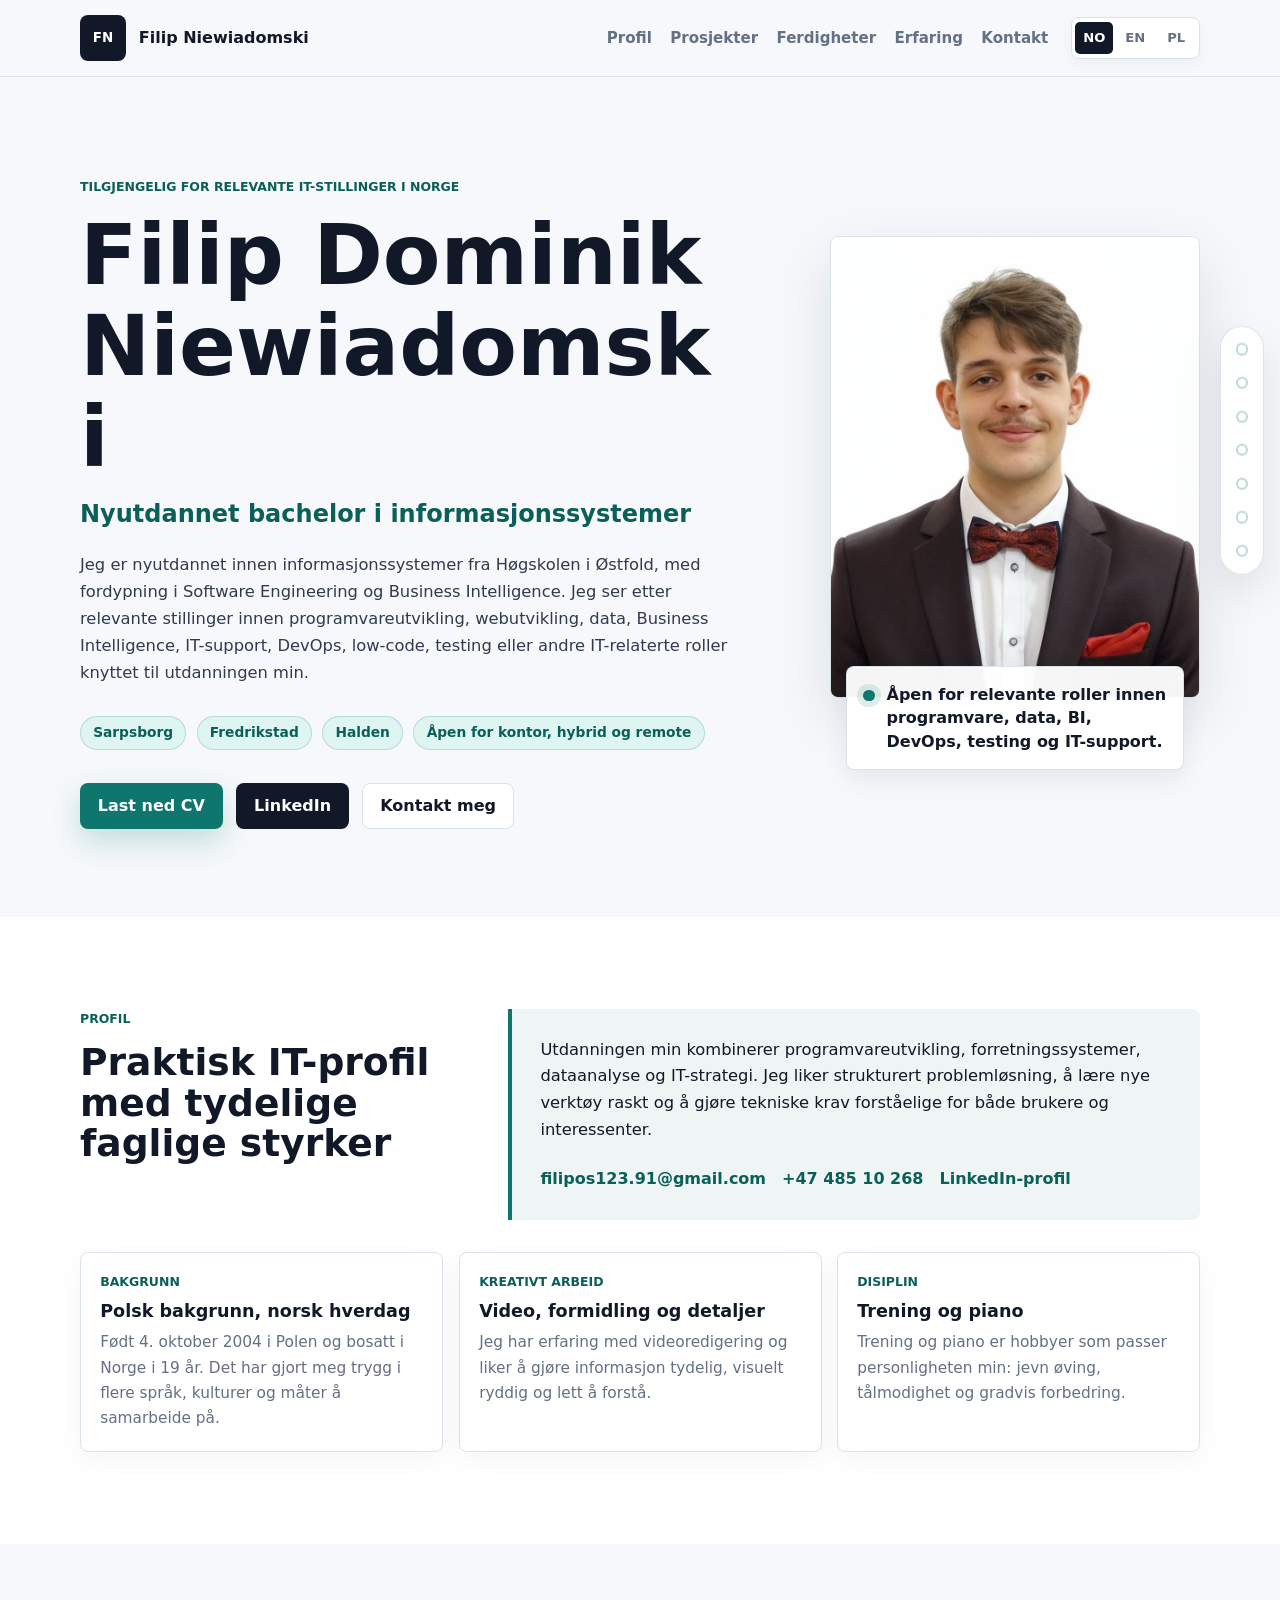
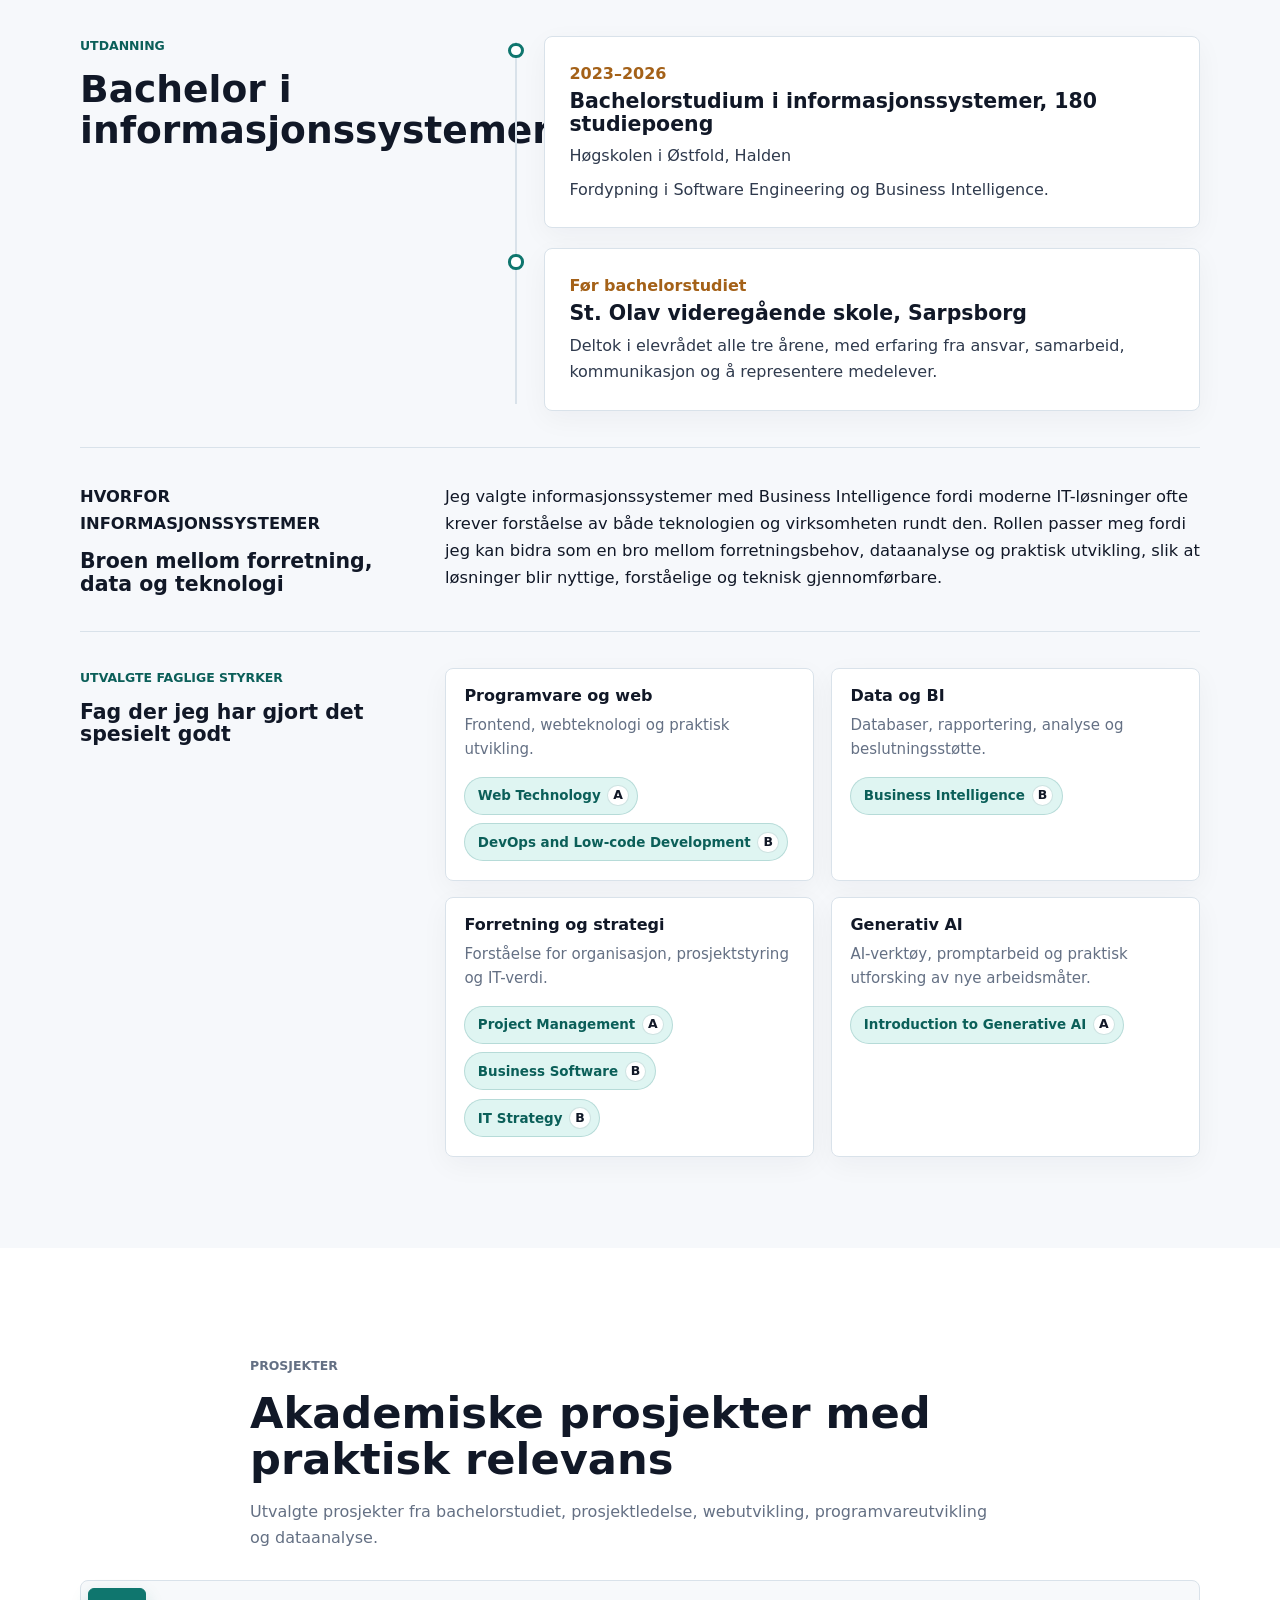
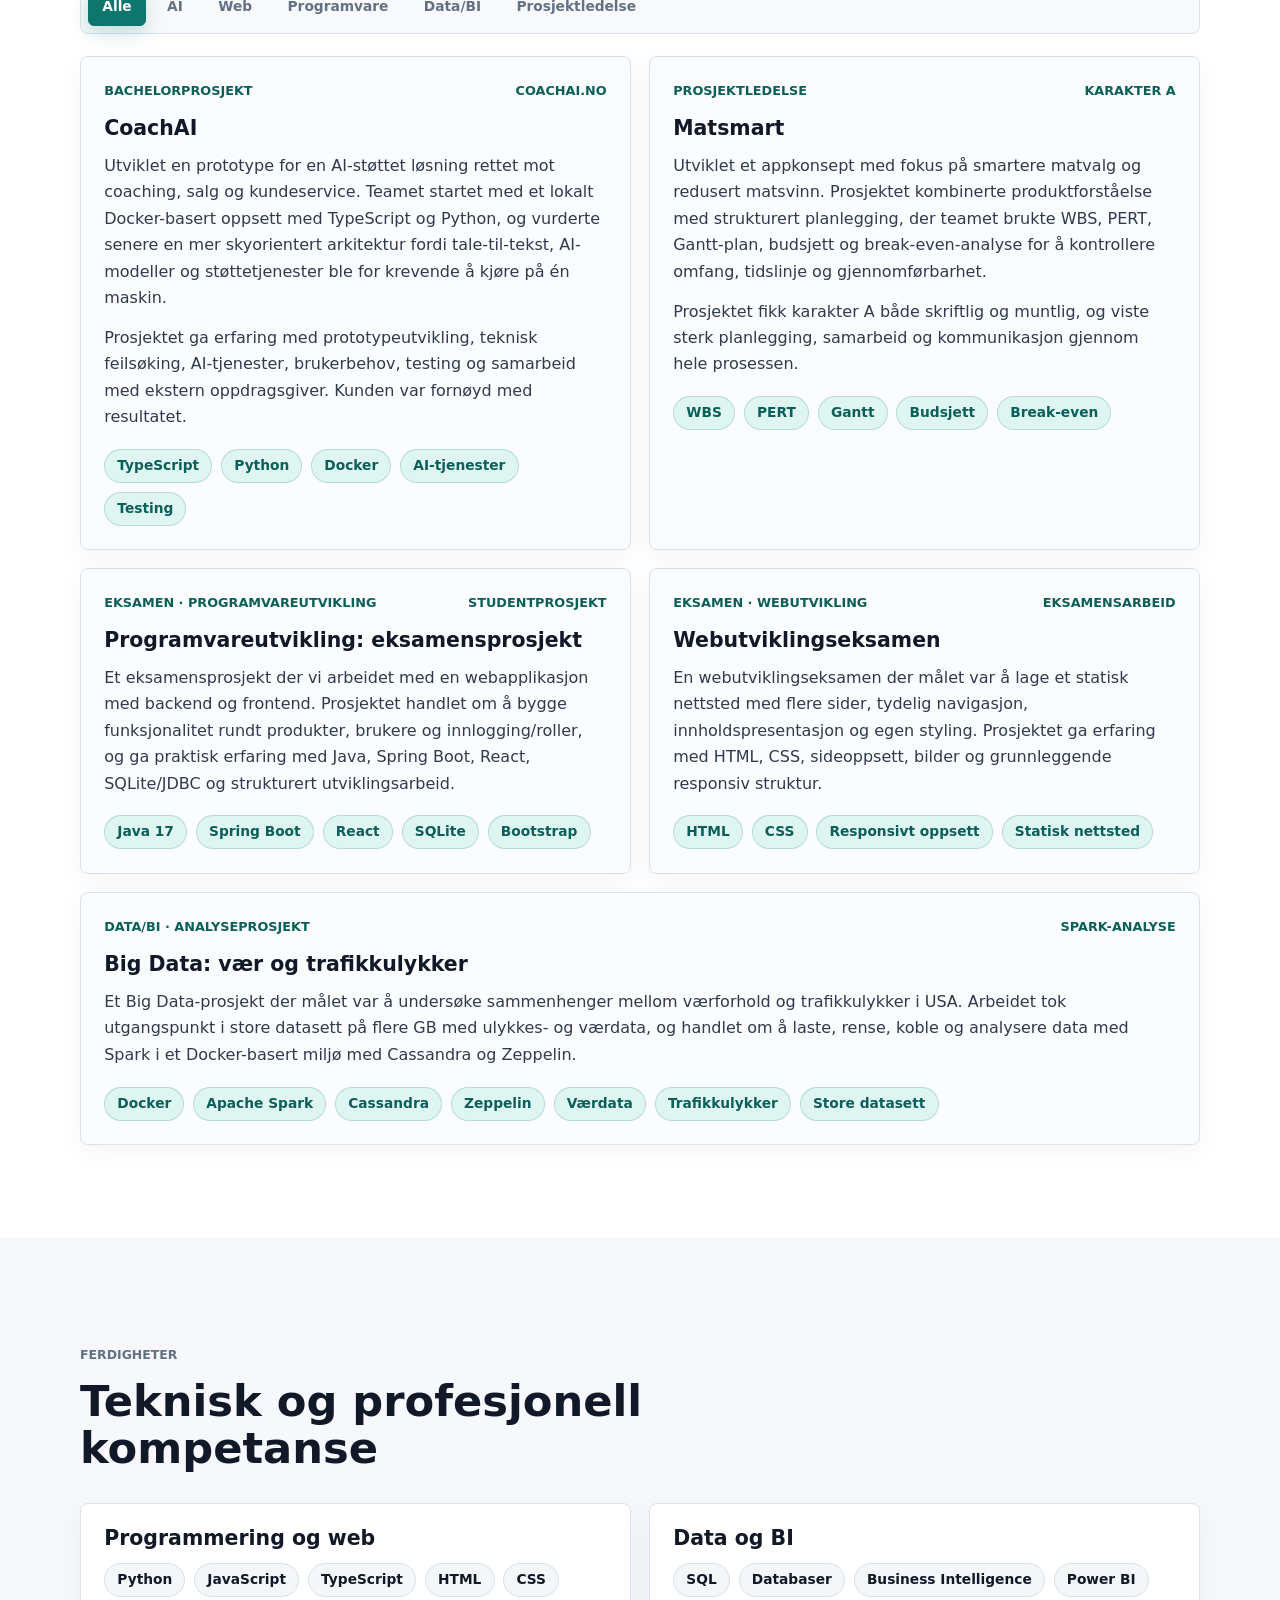
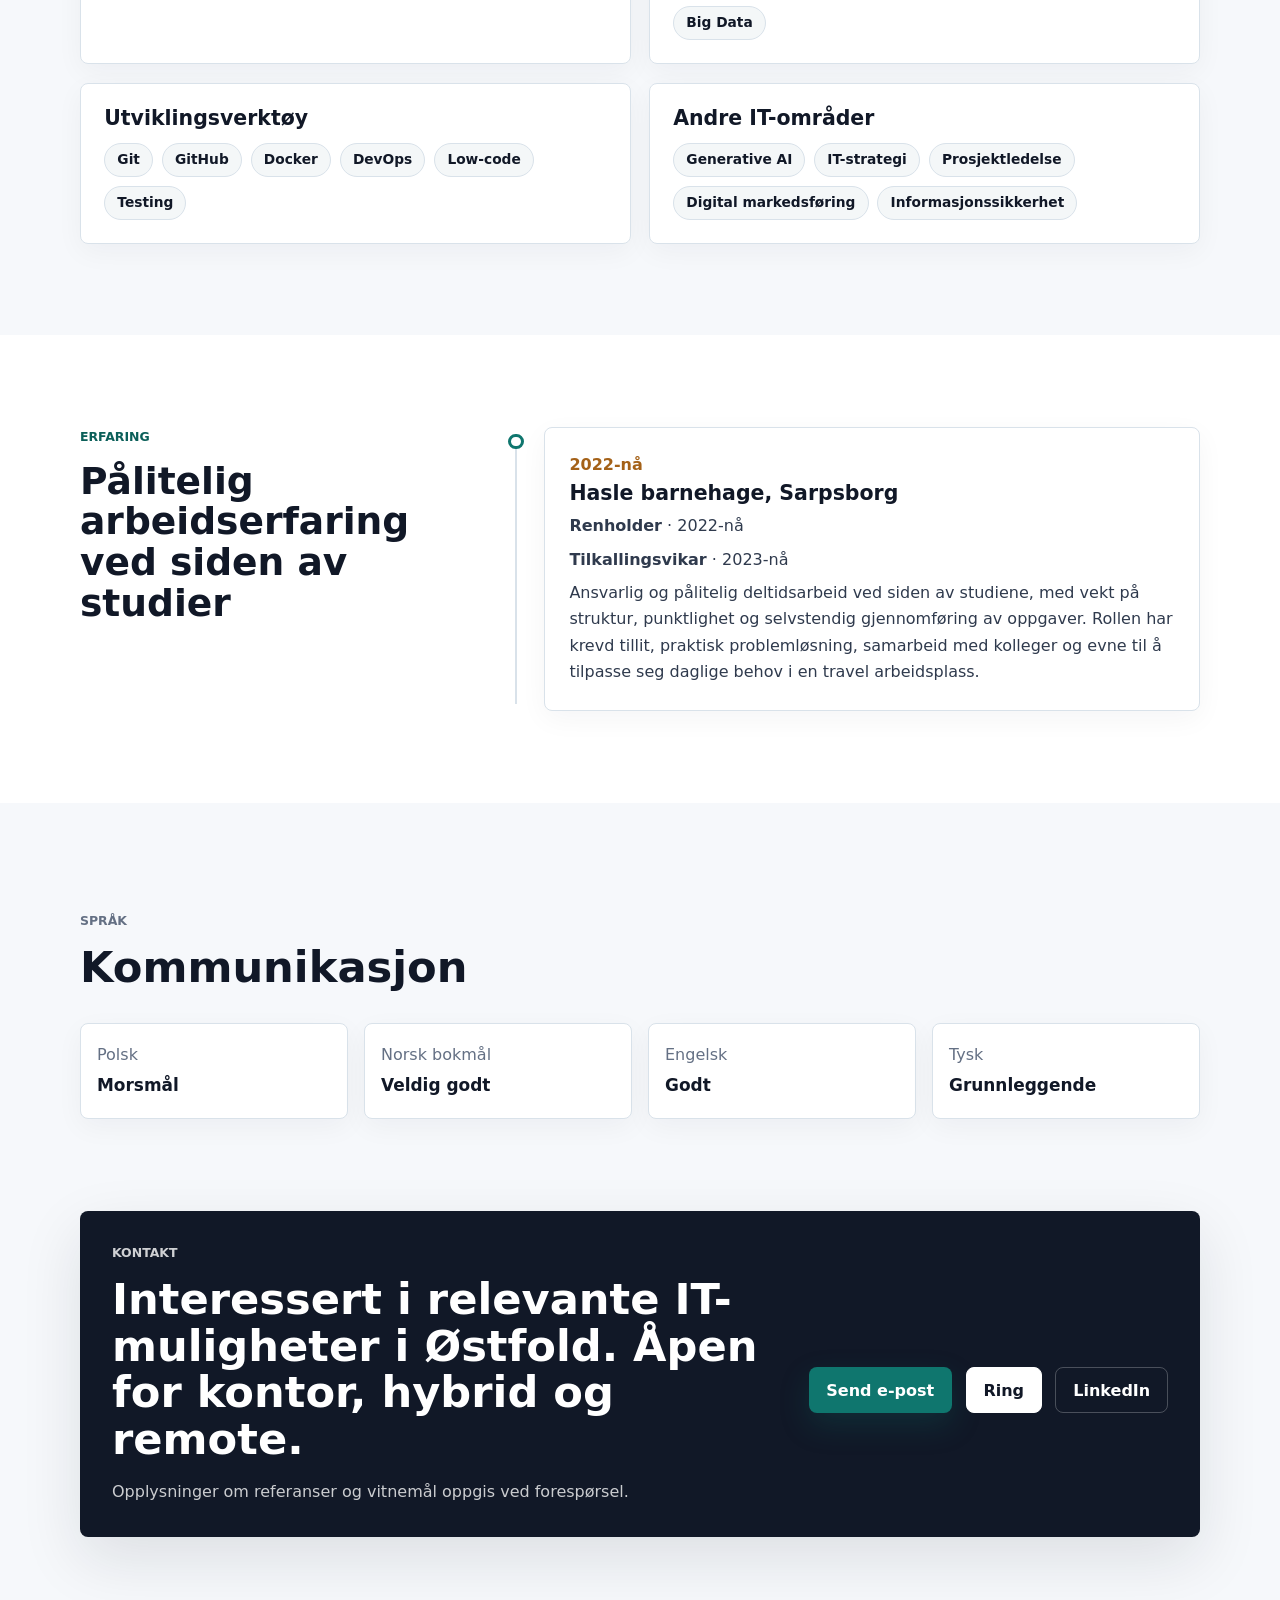
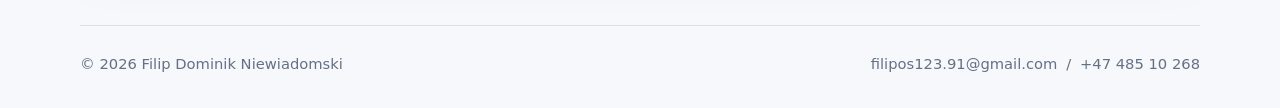
==== commit efccdfdb: "v8" ====
--- a/index.html
+++ b/index.html
@@ -81,7 +81,7 @@
             <span>Sarpsborg</span>
             <span>Fredrikstad</span>
             <span>Halden</span>
-            <span data-i18n="hero_work_mode">Kontor, hybrid eller fjernarbeid</span>
+            <span data-i18n="hero_work_mode">Åpen for kontor, hybrid og remote</span>
           </div>
 
           <div class="hero-actions" aria-label="Primære handlinger" data-i18n-attr="aria-label:hero_actions_aria">
@@ -239,8 +239,8 @@
               </div>
             </article>
             <article class="academic-card">
-              <h4 data-i18n="academic_ai_title">AI, DevOps og low-code</h4>
-              <p data-i18n="academic_ai_text">Nye verktøy, automatisering, prototyping og moderne arbeidsflyt.</p>
+              <h4 data-i18n="academic_ai_title">Generativ AI</h4>
+              <p data-i18n="academic_ai_text">AI-verktøy, promptarbeid og praktisk utforsking av nye arbeidsmåter.</p>
               <div class="grade-list">
                 <span>Introduction to Generative AI <strong>A</strong></span>
               </div>
@@ -476,8 +476,11 @@
           <div>
             <p class="eyebrow" data-i18n="contact_eyebrow">Kontakt</p>
             <h2 id="contact-title" data-i18n="contact_title">
-              Interessert i relevante IT-muligheter i Østfold og team som er åpne for fjernarbeid.
+              Interessert i relevante IT-muligheter i Østfold. Åpen for kontor, hybrid og remote.
             </h2>
+            <p class="contact-note" data-i18n="contact_documents">
+              Opplysninger om referanser og vitnemål oppgis ved forespørsel.
+            </p>
           </div>
           <div class="contact-actions">
             <a class="button button-primary" href="mailto:filipos123.91@gmail.com" data-i18n="contact_email">Send e-post</a>
--- a/style.css
+++ b/style.css
@@ -923,6 +923,13 @@
 
 .contact-card .eyebrow {
   opacity: 0.8;
+}
+
+.contact-note {
+  max-width: 42rem;
+  margin-top: 1rem;
+  color: rgba(255, 255, 255, 0.78);
+  font-size: 1rem;
 }
 
 .contact-card .button-ghost {
